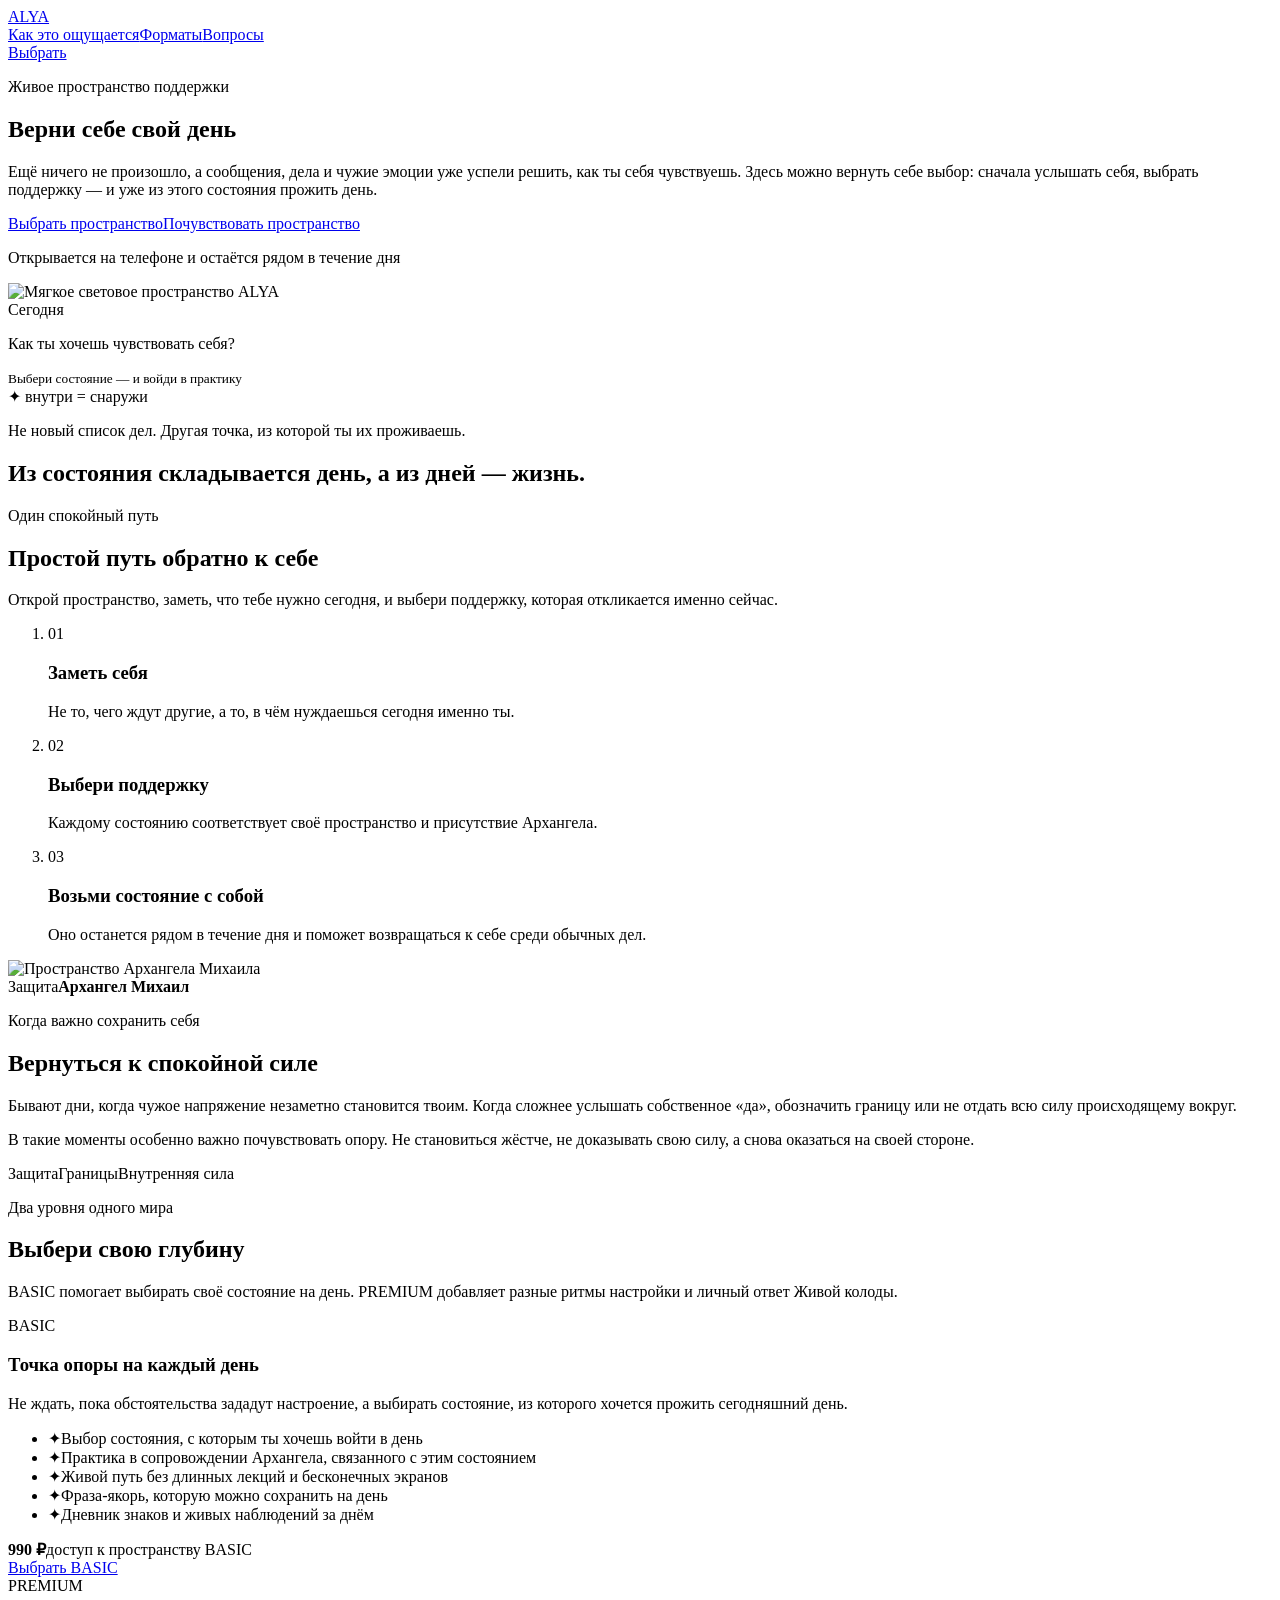
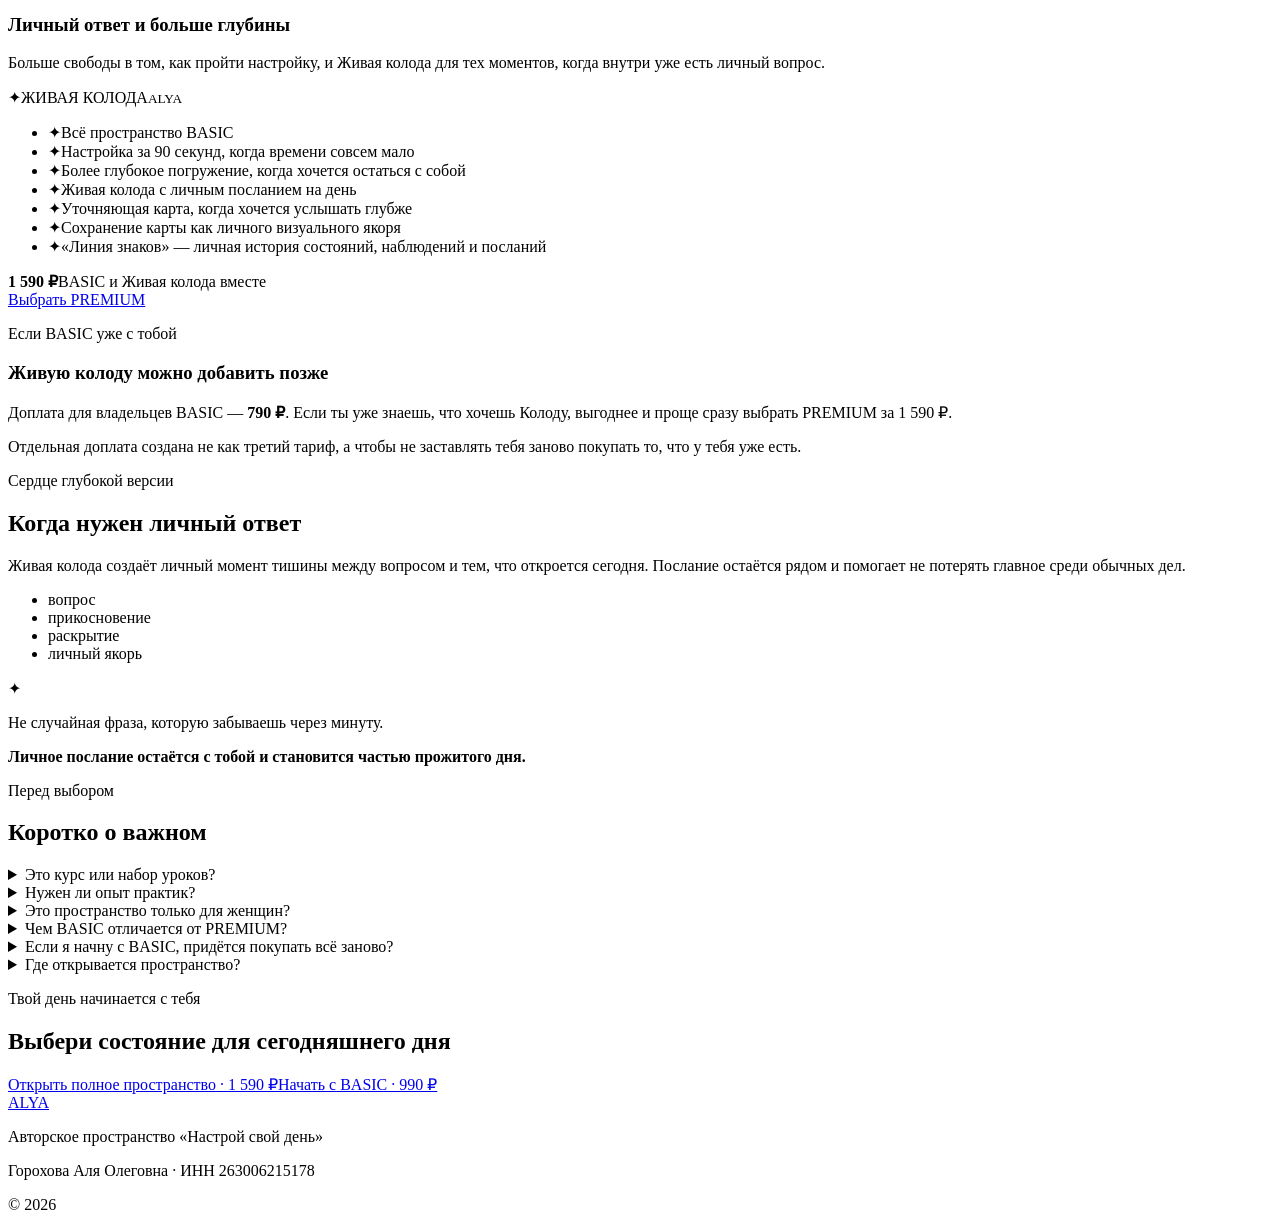
==== index.html @ c2d52101 "Add files via upload" ====
<!DOCTYPE html>
<!-- saved from url=(0084)https://nastroy-svoy-den.alya-gorokhoff.chatgpt.site/?utm_source=chatgpt.com#formats -->
<html lang="ru"><head><meta http-equiv="Content-Type" content="text/html; charset=UTF-8"><meta name="viewport" content="width=device-width, initial-scale=1"><link rel="preload" href="./Настрой свой день — живое пространство поддержки_files/app-space.webp" as="image" fetchpriority="high"><link rel="stylesheet" href="./Настрой свой день — живое пространство поддержки_files/index-z0LHM6Mi.css" data-rsc-css-href="/assets/index-z0LHM6Mi.css" data-precedence="vite-rsc/importer-resources"><link rel="modulepreload" href="https://nastroy-svoy-den.alya-gorokhoff.chatgpt.site/assets/layout-segment-context-BRmgGGHe.js" crossorigin=""><link rel="modulepreload" href="https://nastroy-svoy-den.alya-gorokhoff.chatgpt.site/assets/rolldown-runtime-S-ySWqyJ.js" crossorigin=""><link rel="modulepreload" href="https://nastroy-svoy-den.alya-gorokhoff.chatgpt.site/assets/index-CtVXNBql.js" crossorigin=""><link rel="modulepreload" href="https://nastroy-svoy-den.alya-gorokhoff.chatgpt.site/assets/framework-XU8gKkFC.js" crossorigin=""><title>Настрой свой день — живое пространство поддержки</title><meta name="description" content="Ежедневное пространство настройки в сопровождении Архангелов. BASIC и PREMIUM с Живой колодой."><link rel="shortcut icon" href="https://nastroy-svoy-den.alya-gorokhoff.chatgpt.site/favicon.svg"><link rel="icon" href="https://nastroy-svoy-den.alya-gorokhoff.chatgpt.site/favicon.svg"><script>self.__VINEXT_RSC_PARAMS__={}</script><script>self.__VINEXT_RSC_NAV__={"pathname":"/","searchParams":[["utm_source","chatgpt.com"]]}</script><link rel="modulepreload" href="https://nastroy-svoy-den.alya-gorokhoff.chatgpt.site/assets/index-CtVXNBql.js">
</head><body><main id="top"><header class="site-header shell"><a class="brand" href="https://nastroy-svoy-den.alya-gorokhoff.chatgpt.site/?utm_source=chatgpt.com#top" aria-label="ALYA — в начало">ALYA</a><nav aria-label="Навигация по странице"><a href="https://nastroy-svoy-den.alya-gorokhoff.chatgpt.site/?utm_source=chatgpt.com#inside">Как это ощущается</a><a href="https://nastroy-svoy-den.alya-gorokhoff.chatgpt.site/?utm_source=chatgpt.com#formats">Форматы</a><a href="https://nastroy-svoy-den.alya-gorokhoff.chatgpt.site/?utm_source=chatgpt.com#questions">Вопросы</a></nav><a href="https://nastroy-svoy-den.alya-gorokhoff.chatgpt.site/?utm_source=chatgpt.com#formats" data-slot="button" data-variant="default" data-size="default" class="inline-flex shrink-0 items-center justify-center gap-2 rounded-md text-sm font-medium whitespace-nowrap transition-all outline-none focus-visible:border-ring focus-visible:ring-[3px] focus-visible:ring-ring/50 disabled:pointer-events-none disabled:opacity-50 aria-invalid:border-destructive aria-invalid:ring-destructive/20 dark:aria-invalid:ring-destructive/40 [&amp;_svg]:pointer-events-none [&amp;_svg]:shrink-0 [&amp;_svg:not([class*=&#39;size-&#39;])]:size-4 bg-primary text-primary-foreground hover:bg-primary/90 h-9 px-4 py-2 has-[&gt;svg]:px-3 header-cta">Выбрать</a></header><section class="hero shell"><div class="hero-copy"><p class="eyebrow">Живое пространство поддержки</p><h1>Верни себе свой день</h1><p class="hero-lead">Ещё ничего не произошло, а сообщения, дела и чужие эмоции уже успели решить, как ты себя чувствуешь. Здесь можно вернуть себе выбор: сначала услышать себя, выбрать поддержку — и уже из этого состояния прожить день.</p><div class="hero-actions"><a href="https://nastroy-svoy-den.alya-gorokhoff.chatgpt.site/?utm_source=chatgpt.com#formats" data-slot="button" data-variant="default" data-size="lg" class="inline-flex shrink-0 items-center justify-center gap-2 text-sm font-medium whitespace-nowrap transition-all outline-none focus-visible:border-ring focus-visible:ring-[3px] focus-visible:ring-ring/50 disabled:pointer-events-none disabled:opacity-50 aria-invalid:border-destructive aria-invalid:ring-destructive/20 dark:aria-invalid:ring-destructive/40 [&amp;_svg]:pointer-events-none [&amp;_svg]:shrink-0 [&amp;_svg:not([class*=&#39;size-&#39;])]:size-4 bg-primary text-primary-foreground hover:bg-primary/90 h-10 rounded-md px-6 has-[&gt;svg]:px-4 primary-cta">Выбрать пространство</a><a class="text-link" href="https://nastroy-svoy-den.alya-gorokhoff.chatgpt.site/?utm_source=chatgpt.com#inside">Почувствовать пространство</a></div><p class="hero-note">Открывается на телефоне и остаётся рядом в течение дня</p></div><div class="hero-portal" aria-label="Визуальное пространство настройки дня"><img src="./Настрой свой день — живое пространство поддержки_files/app-space.webp" alt="Мягкое световое пространство ALYA" width="720" height="1519" fetchpriority="high"><div class="portal-glass"><span>Сегодня</span><p>Как ты хочешь чувствовать себя?</p><small>Выбери состояние — и войди в практику</small></div><div class="portal-caption"><span class="spark" aria-hidden="true">✦</span> внутри = снаружи</div></div></section><section class="feeling-band"><div class="shell feeling-inner"><p>Не новый список дел. Другая точка, из которой ты их проживаешь.</p><h2>Из состояния складывается день, а из дней — жизнь.</h2></div></section><section class="inside shell" id="inside"><div class="section-intro"><p class="eyebrow">Один спокойный путь</p><h2>Простой путь обратно к себе</h2><p>Открой пространство, заметь, что тебе нужно сегодня, и выбери поддержку, которая откликается именно сейчас.</p></div><ol class="day-path"><li><span>01</span><div><h3>Заметь себя</h3><p>Не то, чего ждут другие, а то, в чём нуждаешься сегодня именно ты.</p></div></li><li><span>02</span><div><h3>Выбери поддержку</h3><p>Каждому состоянию соответствует своё пространство и присутствие Архангела.</p></div></li><li><span>03</span><div><h3>Возьми состояние с собой</h3><p>Оно останется рядом в течение дня и поможет возвращаться к себе среди обычных дел.</p></div></li></ol></section><section class="presence"><div class="shell presence-grid"><div class="angel-window"><img src="./Настрой свой день — живое пространство поддержки_files/michael.webp" alt="Пространство Архангела Михаила" width="720" height="1080" loading="lazy"><div class="angel-name"><span>Защита</span><strong>Архангел Михаил</strong></div></div><div class="presence-copy"><p class="eyebrow">Когда важно сохранить себя</p><h2>Вернуться к спокойной силе</h2><p>Бывают дни, когда чужое напряжение незаметно становится твоим. Когда сложнее услышать собственное «да», обозначить границу или не отдать всю силу происходящему вокруг.</p><p>В такие моменты особенно важно почувствовать опору. Не становиться жёстче, не доказывать свою силу, а снова оказаться на своей стороне.</p><div class="presence-qualities"><span>Защита</span><span>Границы</span><span>Внутренняя сила</span></div></div></div></section><section class="formats shell" id="formats"><div class="section-intro formats-intro"><p class="eyebrow">Два уровня одного мира</p><h2>Выбери свою глубину</h2><p>BASIC помогает выбирать своё состояние на день. PREMIUM добавляет разные ритмы настройки и личный ответ Живой колоды.</p></div><div class="format-basic"><div class="format-heading"><span class="format-label">BASIC</span><h3>Точка опоры на каждый день</h3><p>Не ждать, пока обстоятельства зададут настроение, а выбирать состояние, из которого хочется прожить сегодняшний день.</p></div><div class="format-details"><ul class="check-list"><li><span class="spark" aria-hidden="true">✦</span><span>Выбор состояния, с которым ты хочешь войти в день</span></li><li><span class="spark" aria-hidden="true">✦</span><span>Практика в сопровождении Архангела, связанного с этим состоянием</span></li><li><span class="spark" aria-hidden="true">✦</span><span>Живой путь без длинных лекций и бесконечных экранов</span></li><li><span class="spark" aria-hidden="true">✦</span><span>Фраза-якорь, которую можно сохранить на день</span></li><li><span class="spark" aria-hidden="true">✦</span><span>Дневник знаков и живых наблюдений за днём</span></li></ul><div class="price-row"><div><strong>990 ₽</strong><span>доступ к пространству BASIC</span></div><a href="https://link.payform.ru/?paymentLinkId=020e5584-876a-48a1-a1b6-ef7b09bec183" data-slot="button" data-variant="default" data-size="default" class="inline-flex shrink-0 items-center justify-center gap-2 rounded-md text-sm font-medium whitespace-nowrap transition-all outline-none focus-visible:border-ring focus-visible:ring-[3px] focus-visible:ring-ring/50 disabled:pointer-events-none disabled:opacity-50 aria-invalid:border-destructive aria-invalid:ring-destructive/20 dark:aria-invalid:ring-destructive/40 [&amp;_svg]:pointer-events-none [&amp;_svg]:shrink-0 [&amp;_svg:not([class*=&#39;size-&#39;])]:size-4 bg-primary text-primary-foreground hover:bg-primary/90 h-9 px-4 py-2 has-[&gt;svg]:px-3 buy-button basic-buy">Выбрать BASIC</a></div></div></div><div class="format-premium"><div class="premium-light" aria-hidden="true"></div><div class="format-heading"><span class="format-label">PREMIUM</span><h3>Личный ответ и больше глубины</h3><p>Больше свободы в том, как пройти настройку, и Живая колода для тех моментов, когда внутри уже есть личный вопрос.</p><div class="deck-object" aria-hidden="true"><i></i><i></i><div><span class="spark" aria-hidden="true">✦</span><span>ЖИВАЯ КОЛОДА</span><small>ALYA</small></div></div></div><div class="format-details"><ul class="check-list"><li><span class="spark" aria-hidden="true">✦</span><span>Всё пространство BASIC</span></li><li><span class="spark" aria-hidden="true">✦</span><span>Настройка за 90 секунд, когда времени совсем мало</span></li><li><span class="spark" aria-hidden="true">✦</span><span>Более глубокое погружение, когда хочется остаться с собой</span></li><li><span class="spark" aria-hidden="true">✦</span><span>Живая колода с личным посланием на день</span></li><li><span class="spark" aria-hidden="true">✦</span><span>Уточняющая карта, когда хочется услышать глубже</span></li><li><span class="spark" aria-hidden="true">✦</span><span>Сохранение карты как личного визуального якоря</span></li><li><span class="spark" aria-hidden="true">✦</span><span>«Линия знаков» — личная история состояний, наблюдений и посланий</span></li></ul><div class="price-row"><div><strong>1 590 ₽</strong><span>BASIC и Живая колода вместе</span></div><a href="https://link.payform.ru/?paymentLinkId=6d3c9cf0-ffa2-431d-a937-94f226ccec38" data-slot="button" data-variant="default" data-size="default" class="inline-flex shrink-0 items-center justify-center gap-2 rounded-md text-sm font-medium whitespace-nowrap transition-all outline-none focus-visible:border-ring focus-visible:ring-[3px] focus-visible:ring-ring/50 disabled:pointer-events-none disabled:opacity-50 aria-invalid:border-destructive aria-invalid:ring-destructive/20 dark:aria-invalid:ring-destructive/40 [&amp;_svg]:pointer-events-none [&amp;_svg]:shrink-0 [&amp;_svg:not([class*=&#39;size-&#39;])]:size-4 bg-primary text-primary-foreground hover:bg-primary/90 h-9 px-4 py-2 has-[&gt;svg]:px-3 buy-button premium-buy">Выбрать PREMIUM</a></div></div></div><aside class="upgrade-note" id="upgrade-note"><div><p class="eyebrow">Если BASIC уже с тобой</p><h3>Живую колоду можно добавить позже</h3></div><div><p>Доплата для владельцев BASIC — <strong>790 ₽</strong>. Если ты уже знаешь, что хочешь Колоду, выгоднее и проще сразу выбрать PREMIUM за 1 590 ₽.</p><p class="quiet">Отдельная доплата создана не как третий тариф, а чтобы не заставлять тебя заново покупать то, что у тебя уже есть.</p></div></aside></section><section class="deck-story"><div class="shell deck-grid"><div class="deck-copy"><p class="eyebrow">Сердце глубокой версии</p><h2>Когда нужен личный ответ</h2><p>Живая колода создаёт личный момент тишины между вопросом и тем, что откроется сегодня. Послание остаётся рядом и помогает не потерять главное среди обычных дел.</p><ul class="mini-list"><li>вопрос</li><li>прикосновение</li><li>раскрытие</li><li>личный якорь</li></ul></div><div class="deck-promise"><span class="deck-mark"><span class="spark" aria-hidden="true">✦</span></span><p>Не случайная фраза, которую забываешь через минуту.</p><strong>Личное послание остаётся с тобой и становится частью прожитого дня.</strong></div></div></section><section class="questions shell" id="questions"><div class="section-intro"><p class="eyebrow">Перед выбором</p><h2>Коротко о важном</h2></div><div class="faq-list"><details><summary>Это курс или набор уроков?</summary><p>Нет. Это ежедневное пространство, которое не нужно проходить по порядку или изучать заранее. Ты выбираешь состояние и входишь в подходящую настройку тогда, когда нужна поддержка.</p></details><details><summary>Нужен ли опыт практик?</summary><p>Нет. Всё уже выстроено внутри: пространство бережно ведёт тебя, а ты остаёшься в контакте с собой и выбранным состоянием.</p></details><details><summary>Это пространство только для женщин?</summary><p>Нет. Оно создано для мужчин и женщин. Здесь нет роли, которой нужно соответствовать: только твоё состояние, твой день и поддержка, которая нужна сейчас.</p></details><details><summary>Чем BASIC отличается от PREMIUM?</summary><p>В BASIC есть основной путь с Архангелами, якорями и дневником наблюдений. PREMIUM включает это полностью, добавляет настройку за 90 секунд, более глубокое погружение, Живую колоду, уточняющую карту и «Линию знаков».</p></details><details><summary>Если я начну с BASIC, придётся покупать всё заново?</summary><p>Нет. Позже можно добавить только Живую колоду за 790 ₽. Но если ты хочешь её сразу, PREMIUM выгоднее: 1 590 ₽ вместо общей суммы 1 780 ₽.</p></details><details><summary>Где открывается пространство?</summary><p>На телефоне, планшете или компьютере. На смартфоне его можно добавить на главный экран, чтобы поддержка всегда оставалась рядом.</p></details></div></section><section class="final-section"><div class="shell final-inner"><p class="eyebrow">Твой день начинается с тебя</p><h2>Выбери состояние для сегодняшнего дня</h2><div class="final-actions"><a href="https://link.payform.ru/?paymentLinkId=6d3c9cf0-ffa2-431d-a937-94f226ccec38" data-slot="button" data-variant="default" data-size="lg" class="inline-flex shrink-0 items-center justify-center gap-2 text-sm font-medium whitespace-nowrap transition-all outline-none focus-visible:border-ring focus-visible:ring-[3px] focus-visible:ring-ring/50 disabled:pointer-events-none disabled:opacity-50 aria-invalid:border-destructive aria-invalid:ring-destructive/20 dark:aria-invalid:ring-destructive/40 [&amp;_svg]:pointer-events-none [&amp;_svg]:shrink-0 [&amp;_svg:not([class*=&#39;size-&#39;])]:size-4 bg-primary text-primary-foreground hover:bg-primary/90 h-10 rounded-md px-6 has-[&gt;svg]:px-4 primary-cta">Открыть полное пространство · 1 590 ₽</a><a class="text-link light-link" href="https://link.payform.ru/?paymentLinkId=020e5584-876a-48a1-a1b6-ef7b09bec183">Начать с BASIC · 990 ₽</a></div></div></section><footer class="site-footer"><div class="shell footer-inner"><a class="brand" href="https://nastroy-svoy-den.alya-gorokhoff.chatgpt.site/?utm_source=chatgpt.com#top">ALYA</a><p>Авторское пространство «Настрой свой день»</p><p class="footer-legal">Горохова Аля Олеговна · ИНН 263006215178</p><p>© 2026</p></div></footer></main><script id="_R_">import("/assets/index-CtVXNBql.js")</script><script>(function(){function c(){var b=a.contentDocument||(a.contentWindow&&a.contentWindow.document);if(b){var d=b.createElement('script');d.innerHTML="window.__CF$cv$params={r:'a390e2275c1c82af',t:'MTc4OTA2OTAwNQ=='};var a=document.createElement('script');a.src='/cdn-cgi/challenge-platform/scripts/jsd/main.js';document.getElementsByTagName('head')[0].appendChild(a);";b.getElementsByTagName('head')[0].appendChild(d)}}if(document.body){var a=document.createElement('iframe');a.height=1;a.width=1;a.style.position='absolute';a.style.top=0;a.style.left=0;a.style.border='none';a.style.visibility='hidden';document.body.appendChild(a);if('loading'!==document.readyState)c();else if(window.addEventListener)document.addEventListener('DOMContentLoaded',c);else{var e=document.onreadystatechange||function(){};document.onreadystatechange=function(b){e(b);'loading'!==document.readyState&&(document.onreadystatechange=e,c())}}}})();</script><iframe height="1" width="1" style="position: absolute; top: 0px; left: 0px; border-width: medium; border-style: none; border-color: currentcolor; border-image: none; visibility: hidden;" src="./Настрой свой день — живое пространство поддержки_files/saved_resource.html"></iframe><script>self.__VINEXT_RSC_CHUNKS__=self.__VINEXT_RSC_CHUNKS__||[];self.__VINEXT_RSC_CHUNKS__.push("2:I[\"8c0f216c4604\",[],\"Children\",1]\n3:I[\"15c18cfaeeff\",[],\"LayoutSegmentProvider\",1]\n4:I[\"8c0f216c4604\",[],\"Slot\",1]\n5:I[\"593f344dc510\",[],\"RedirectBoundary\",1]\n:HL[\"/assets/index-z0LHM6Mi.css\",\"style\"]\n0:{\"__route\":\"route:/\",\"__interceptionContext\":null,\"__layoutIds\":[\"layout:/\"],\"__rootLayout\":\"/\",\"page:/\":\"$L1\",\"layout:/\":[[[[\"$\",\"link\",\"css:/assets/index-z0LHM6Mi.css\",{\"rel\":\"stylesheet\",\"precedence\":\"vite-rsc/importer-resources\",\"href\":\"/assets/index-z0LHM6Mi.css\",\"data-rsc-css-href\":\"/assets/index-z0LHM6Mi.css\"}],\"$undefined\"],[\"$\",\"html\",null,{\"lang\":\"ru\",\"children\":[\"$\",\"body\",null,{\"children\":[\"$\",\"$L2\",null,{}]}]}]],null],\"route:/\":[[[\"$\",\"meta\",null,{\"charSet\":\"utf-8\"}],[[\"$\",\"title\",\"0\",{\"children\":\"Настрой свой день — живое пространство поддержки\"}],[\"$\",\"meta\",\"1\",{\"name\":\"description\",\"content\":\"Ежедневное пространство настройки в сопровождении Архангелов. BASIC и PREMIUM с Живой колодой.\"}],[\"$\",\"link\",\"2\",{\"rel\":\"shortcut icon\",\"href\":\"/favicon.svg\"}],[\"$\",\"link\",\"3\",{\"rel\":\"icon\",\"href\":\"/favicon.svg\"}]],[[\"$\",\"meta\",\"0\",{\"name\":\"viewport\",\"content\":\"width=device-width, initial-scale=1\"}]]],[\"$\",\"$L3\",null,{\"segmentMap\":{\"children\":[]},\"children\":[\"$\",\"$L4\",null,{\"id\":\"layout:/\",\"parallelSlots\":\"$undefined\",\"children\":[\"$\",\"$L5\",null,{\"children\":[\"$\",\"$L3\",null,{\"segmentMap\":{\"children\":[]},\"children\":[\"$\",\"$L4\",null,{\"id\":\"page:/\"}]}]}]}]}]],\"__layoutFlags\":{\"layout:/\":\"s\"},\"__artifactCompatibility\":{\"schemaVersion\":1,\"graphVersion\":\"app-route-graph:4uhn5s1wvoptc\",\"deploymentVersion\":\"4bd81dee-e049-4102-8d10-13a8be19a55e\",\"appElementsSchemaVersion\":1,\"rscPayloadSchemaVersion\":1,\"rootBoundaryId\":\"/\",\"renderEpoch\":null}}\n")</script><script>self.__VINEXT_RSC_CHUNKS__=self.__VINEXT_RSC_CHUNKS__||[];self.__VINEXT_RSC_CHUNKS__.push(":HL[\"/app-visuals/app-space.webp\",\"image\",{\"fetchPriority\":\"high\"}]\n")</script><script>self.__VINEXT_RSC_CHUNKS__=self.__VINEXT_RSC_CHUNKS__||[];self.__VINEXT_RSC_CHUNKS__.push("1:[\"$\",\"main\",null,{\"id\":\"top\",\"children\":[[\"$\",\"header\",null,{\"className\":\"site-header shell\",\"children\":[[\"$\",\"a\",null,{\"className\":\"brand\",\"href\":\"#top\",\"aria-label\":\"ALYA — в начало\",\"children\":\"ALYA\"}],[\"$\",\"nav\",null,{\"aria-label\":\"Навигация по странице\",\"children\":[[\"$\",\"a\",null,{\"href\":\"#inside\",\"children\":\"Как это ощущается\"}],[\"$\",\"a\",null,{\"href\":\"#formats\",\"children\":\"Форматы\"}],[\"$\",\"a\",null,{\"href\":\"#questions\",\"children\":\"Вопросы\"}]]}],[\"$\",\"a\",null,{\"href\":\"#formats\",\"children\":\"Выбрать\",\"data-slot\":\"button\",\"data-variant\":\"default\",\"data-size\":\"default\",\"className\":\"inline-flex shrink-0 items-center justify-center gap-2 rounded-md text-sm font-medium whitespace-nowrap transition-all outline-none focus-visible:border-ring focus-visible:ring-[3px] focus-visible:ring-ring/50 disabled:pointer-events-none disabled:opacity-50 aria-invalid:border-destructive aria-invalid:ring-destructive/20 dark:aria-invalid:ring-destructive/40 [\u0026_svg]:pointer-events-none [\u0026_svg]:shrink-0 [\u0026_svg:not([class*='size-'])]:size-4 bg-primary text-primary-foreground hover:bg-primary/90 h-9 px-4 py-2 has-[\u003esvg]:px-3 header-cta\",\"ref\":null}]]}],[\"$\",\"section\",null,{\"className\":\"hero shell\",\"children\":[[\"$\",\"div\",null,{\"className\":\"hero-copy\",\"children\":[[\"$\",\"p\",null,{\"className\":\"eyebrow\",\"children\":\"Живое пространство поддержки\"}],[\"$\",\"h1\",null,{\"children\":\"Верни себе свой день\"}],[\"$\",\"p\",null,{\"className\":\"hero-lead\",\"children\":\"Ещё ничего не произошло, а сообщения, дела и чужие эмоции уже успели решить, как ты себя чувствуешь. Здесь можно вернуть себе выбор: сначала услышать себя, выбрать поддержку — и уже из этого состояния прожить день.\"}],[\"$\",\"div\",null,{\"className\":\"hero-actions\",\"children\":[[\"$\",\"a\",null,{\"href\":\"#formats\",\"children\":\"Выбрать пространство\",\"data-slot\":\"button\",\"data-variant\":\"default\",\"data-size\":\"lg\",\"className\":\"inline-flex shrink-0 items-center justify-center gap-2 text-sm font-medium whitespace-nowrap transition-all outline-none focus-visible:border-ring focus-visible:ring-[3px] focus-visible:ring-ring/50 disabled:pointer-events-none disabled:opacity-50 aria-invalid:border-destructive aria-invalid:ring-destructive/20 dark:aria-invalid:ring-destructive/40 [\u0026_svg]:pointer-events-none [\u0026_svg]:shrink-0 [\u0026_svg:not([class*='size-'])]:size-4 bg-primary text-primary-foreground hover:bg-primary/90 h-10 rounded-md px-6 has-[\u003esvg]:px-4 primary-cta\",\"ref\":null}],[\"$\",\"a\",null,{\"className\":\"text-link\",\"href\":\"#inside\",\"children\":\"Почувствовать пространство\"}]]}],[\"$\",\"p\",null,{\"className\":\"hero-note\",\"children\":\"Открывается на телефоне и остаётся рядом в течение дня\"}]]}],[\"$\",\"div\",null,{\"className\":\"hero-portal\",\"aria-label\":\"Визуальное пространство настройки дня\",\"children\":[[\"$\",\"img\",null,{\"src\":\"/app-visuals/app-space.webp\",\"alt\":\"Мягкое световое пространство ALYA\",\"width\":720,\"height\":1519,\"fetchPriority\":\"high\"}],[\"$\",\"div\",null,{\"className\":\"portal-glass\",\"children\":[[\"$\",\"span\",null,{\"children\":\"Сегодня\"}],[\"$\",\"p\",null,{\"children\":\"Как ты хочешь чувствовать себя?\"}],[\"$\",\"small\",null,{\"children\":\"Выбери состояние — и войди в практику\"}]]}],[\"$\",\"div\",null,{\"className\":\"portal-caption\",\"children\":[[\"$\",\"span\",null,{\"className\":\"spark\",\"aria-hidden\":\"true\",\"children\":\"✦\"}],\" внутри = снаружи\"]}]]}]]}],[\"$\",\"section\",null,{\"className\":\"feeling-band\",\"children\":[\"$\",\"div\",null,{\"className\":\"shell feeling-inner\",\"children\":[[\"$\",\"p\",null,{\"children\":\"Не новый список дел. Другая точка, из которой ты их проживаешь.\"}],[\"$\",\"h2\",null,{\"children\":\"Из состояния складывается день, а из дней — жизнь.\"}]]}]}],[\"$\",\"section\",null,{\"className\":\"inside shell\",\"id\":\"inside\",\"children\":[[\"$\",\"div\",null,{\"className\":\"section-intro\",\"children\":[[\"$\",\"p\",null,{\"className\":\"eyebrow\",\"children\":\"Один спокойный путь\"}],[\"$\",\"h2\",null,{\"children\":\"Простой путь обратно к себе\"}],[\"$\",\"p\",null,{\"children\":\"Открой пространство, заметь, что тебе нужно сегодня, и выбери поддержку, которая откликается именно сейчас.\"}]]}],[\"$\",\"ol\",null,{\"className\":\"day-path\",\"children\":[[\"$\",\"li\",null,{\"children\":[[\"$\",\"span\",null,{\"children\":\"01\"}],\"$L6\"]}],\"$L7\",\"$L8\"]}]]}],\"$L9\",\"$La\",\"$Lb\",\"$Lc\",\"$Ld\",\"$Le\"]}]\n6:[\"$\",\"div\",null,{\"children\":[[\"$\",\"h3\",null,{\"children\":\"Заметь себя\"}],[\"$\",\"p\",null,{\"children\":\"Не то, чего ждут другие, а то, в чём нуждаешься сегодня именно ты.\"}]]}]\n7:[\"$\",\"li\",null,{\"children\":[[\"$\",\"span\",null,{\"children\":\"02\"}],[\"$\",\"div\",null,{\"children\":[[\"$\",\"h3\",null,{\"children\":\"Выбери поддержку\"}],[\"$\",\"p\",null,{\"children\":\"Каждому состоянию соответствует своё пространство и присутствие Архангела.\"}]]}]]}]\n8:[\"$\",\"li\",null,{\"children\":[[\"$\",\"span\",null,{\"children\":\"03\"}],[\"$\",\"div\",null,{\"children\":[[\"$\",\"h3\",null,{\"children\":\"Возьми состояние с собой\"}],[\"$\",\"p\",null,{\"children\":\"Оно останется рядом в течение дня и поможет возвращаться к себе среди обычных дел.\"}]]}]]}]\n9:[\"$\",\"section\",null,{\"className\":\"presence\",\"children\":[\"$\",\"div\",null,{\"className\":\"shell presence-grid\",\"children\":[[\"$\",\"div\",null,{\"className\":\"angel-window\",\"children\":[[\"$\",\"img\",null,{\"src\":\"/app-visuals/michael.webp\",\"alt\":\"Пространство Архангела Михаила\",\"width\":720,\"height\":1080,\"loading\":\"lazy\"}],[\"$\",\"div\",null,{\"className\":\"angel-name\",\"children\":[[\"$\",\"span\",null,{\"children\":\"Защита\"}],[\"$\",\"strong\",null,{\"children\":\"Архангел Михаил\"}]]}]]}],[\"$\",\"div\",null,{\"className\":\"presence-copy\",\"children\":[[\"$\",\"p\",null,{\"className\":\"eyebrow\",\"children\":\"Когда важно сохранить себя\"}],[\"$\",\"h2\",null,{\"children\":\"Вернуться к спокойной силе\"}],[\"$\",\"p\",null,{\"children\":\"Бывают дни, когда чужое напряжение незаметно становится твоим. Когда сложнее услышать собственное «да», обозначить границу или не отдать всю силу происходящему вокруг.\"}],[\"$\",\"p\",null,{\"children\":\"В такие моменты особенно важно почувствовать опору. Не становиться жёстче, не доказывать свою силу, а снова оказаться на своей стороне.\"}],[\"$\",\"div\",null,{\"className\":\"presence-qualities\",\"children\":[[\"$\",\"span\",null,{\"children\":\"Защита\"}],[\"$\",\"span\",null,{\"children\":\"Границы\"}],[\"$\",\"span\",null,{\"children\":\"Внутренняя сила\"}]]}]]}]]}]}]\n")</script><script>self.__VINEXT_RSC_CHUNKS__=self.__VINEXT_RSC_CHUNKS__||[];self.__VINEXT_RSC_CHUNKS__.push("a:[\"$\",\"section\",null,{\"className\":\"formats shell\",\"id\":\"formats\",\"children\":[[\"$\",\"div\",null,{\"className\":\"section-intro formats-intro\",\"children\":[[\"$\",\"p\",null,{\"className\":\"eyebrow\",\"children\":\"Два уровня одного мира\"}],[\"$\",\"h2\",null,{\"children\":\"Выбери свою глубину\"}],[\"$\",\"p\",null,{\"children\":\"BASIC помогает выбирать своё состояние на день. PREMIUM добавляет разные ритмы настройки и личный ответ Живой колоды.\"}]]}],[\"$\",\"div\",null,{\"className\":\"format-basic\",\"children\":[[\"$\",\"div\",null,{\"className\":\"format-heading\",\"children\":[[\"$\",\"span\",null,{\"className\":\"format-label\",\"children\":\"BASIC\"}],[\"$\",\"h3\",null,{\"children\":\"Точка опоры на каждый день\"}],[\"$\",\"p\",null,{\"children\":\"Не ждать, пока обстоятельства зададут настроение, а выбирать состояние, из которого хочется прожить сегодняшний день.\"}]]}],[\"$\",\"div\",null,{\"className\":\"format-details\",\"children\":[[\"$\",\"ul\",null,{\"className\":\"check-list\",\"children\":[[\"$\",\"li\",\"Выбор состояния, с которым ты хочешь войти в день\",{\"children\":[[\"$\",\"span\",null,{\"className\":\"spark\",\"aria-hidden\":\"true\",\"children\":\"✦\"}],[\"$\",\"span\",null,{\"children\":\"Выбор состояния, с которым ты хочешь войти в день\"}]]}],[\"$\",\"li\",\"Практика в сопровождении Архангела, связанного с этим состоянием\",{\"children\":[[\"$\",\"span\",null,{\"className\":\"spark\",\"aria-hidden\":\"true\",\"children\":\"✦\"}],[\"$\",\"span\",null,{\"children\":\"Практика в сопровождении Архангела, связанного с этим состоянием\"}]]}],[\"$\",\"li\",\"Живой путь без длинных лекций и бесконечных экранов\",{\"children\":[[\"$\",\"span\",null,{\"className\":\"spark\",\"aria-hidden\":\"true\",\"children\":\"✦\"}],[\"$\",\"span\",null,{\"children\":\"Живой путь без длинных лекций и бесконечных экранов\"}]]}],[\"$\",\"li\",\"Фраза-якорь, которую можно сохранить на день\",{\"children\":[[\"$\",\"span\",null,{\"className\":\"spark\",\"aria-hidden\":\"true\",\"children\":\"✦\"}],[\"$\",\"span\",null,{\"children\":\"Фраза-якорь, которую можно сохранить на день\"}]]}],[\"$\",\"li\",\"Дневник знаков и живых наблюдений за днём\",{\"children\":[[\"$\",\"span\",null,{\"className\":\"spark\",\"aria-hidden\":\"true\",\"children\":\"✦\"}],[\"$\",\"span\",null,{\"children\":\"Дневник знаков и живых наблюдений за днём\"}]]}]]}],[\"$\",\"div\",null,{\"className\":\"price-row\",\"children\":[[\"$\",\"div\",null,{\"children\":[[\"$\",\"strong\",null,{\"children\":\"990 ₽\"}],[\"$\",\"span\",null,{\"children\":\"доступ к пространству BASIC\"}]]}],[\"$\",\"a\",null,{\"href\":\"https://link.payform.ru/?paymentLinkId=020e5584-876a-48a1-a1b6-ef7b09bec183\",\"children\":\"Выбрать BASIC\",\"data-slot\":\"button\",\"data-variant\":\"default\",\"data-size\":\"default\",\"className\":\"inline-flex shrink-0 items-center justify-center gap-2 rounded-md text-sm font-medium whitespace-nowrap transition-all outline-none focus-visible:border-ring focus-visible:ring-[3px] focus-visible:ring-ring/50 disabled:pointer-events-none disabled:opacity-50 aria-invalid:border-destructive aria-invalid:ring-destructive/20 dark:aria-invalid:ring-destructive/40 [\u0026_svg]:pointer-events-none [\u0026_svg]:shrink-0 [\u0026_svg:not([class*='size-'])]:size-4 bg-primary text-primary-foreground hover:bg-primary/90 h-9 px-4 py-2 has-[\u003esvg]:px-3 buy-button basic-buy\",\"ref\":null}]]}]]}]]}],[\"$\",\"div\",null,{\"className\":\"format-premium\",\"children\":[[\"$\",\"div\",null,{\"className\":\"premium-light\",\"aria-hidden\":\"true\"}],[\"$\",\"div\",null,{\"className\":\"format-heading\",\"children\":[[\"$\",\"span\",null,{\"className\":\"format-label\",\"children\":\"PREMIUM\"}],[\"$\",\"h3\",null,{\"children\":\"Личный ответ и больше глубины\"}],[\"$\",\"p\",null,{\"children\":\"Больше свободы в том, как пройти настройку, и Живая колода для тех моментов, когда внутри уже есть личный вопрос.\"}],[\"$\",\"div\",null,{\"className\":\"deck-object\",\"aria-hidden\":\"true\",\"children\":[[\"$\",\"i\",null,{}],[\"$\",\"i\",null,{}],[\"$\",\"div\",null,{\"children\":[[\"$\",\"span\",null,{\"className\":\"spark\",\"aria-hidden\":\"true\",\"children\":\"✦\"}],[\"$\",\"span\",null,{\"children\":\"ЖИВАЯ КОЛОДА\"}],[\"$\",\"small\",null,{\"children\":\"ALYA\"}]]}]]}]]}],[\"$\",\"div\",null,{\"className\":\"format-details\",\"children\":[[\"$\",\"ul\",null,{\"className\":\"check-list\",\"children\":[[\"$\",\"li\",\"Всё пространство BASIC\",{\"children\":[[\"$\",\"span\",null,{\"className\":\"spark\",\"aria-hidden\":\"true\",\"children\":\"✦\"}],[\"$\",\"span\",null,{\"children\":\"Всё пространство BASIC\"}]]}],[\"$\",\"li\",\"Настройка за 90 секунд, когда времени совсем мало\",{\"children\":[[\"$\",\"span\",null,{\"className\":\"spark\",\"aria-hidden\":\"true\",\"children\":\"✦\"}],\"$Lf\"]}],\"$L10\",\"$L11\",\"$L12\",\"$L13\",\"$L14\"]}],\"$L15\"]}]]}],\"$L16\"]}]\nb:[\"$\",\"section\",null,{\"className\":\"deck-story\",\"children\":[\"$\",\"div\",null,{\"className\":\"shell deck-grid\",\"children\":[[\"$\",\"div\",null,{\"className\":\"deck-copy\",\"children\":[[\"$\",\"p\",null,{\"className\":\"eyebrow\",\"children\":\"Сердце глубокой версии\"}],[\"$\",\"h2\",null,{\"children\":\"Когда нужен личный ответ\"}],[\"$\",\"p\",null,{\"children\":\"Живая колода создаёт личный момент тишины между вопросом и тем, что откроется сегодня. Послание остаётся рядом и помогает не потерять главное среди обычных дел.\"}],[\"$\",\"ul\",null,{\"className\":\"mini-list\",\"children\":[[\"$\",\"li\",null,{\"children\":\"вопрос\"}],[\"$\",\"li\",null,{\"children\":\"прикосновение\"}],[\"$\",\"li\",null,{\"children\":\"раскрытие\"}],[\"$\",\"li\",null,{\"children\":\"личный якорь\"}]]}]]}],[\"$\",\"div\",null,{\"className\":\"deck-promise\",\"children\":[[\"$\",\"span\",null,{\"className\":\"deck-mark\",\"children\":[\"$\",\"span\",null,{\"className\":\"spark\",\"aria-hidden\":\"true\",\"children\":\"✦\"}]}],[\"$\",\"p\",null,{\"children\":\"Не случайная фраза, которую забываешь через минуту.\"}],[\"$\",\"strong\",null,{\"children\":\"Личное послание остаётся с тобой и становится частью прожитого дня.\"}]]}]]}]}]\n")</script><script>self.__VINEXT_RSC_CHUNKS__=self.__VINEXT_RSC_CHUNKS__||[];self.__VINEXT_RSC_CHUNKS__.push("c:[\"$\",\"section\",null,{\"className\":\"questions shell\",\"id\":\"questions\",\"children\":[[\"$\",\"div\",null,{\"className\":\"section-intro\",\"children\":[[\"$\",\"p\",null,{\"className\":\"eyebrow\",\"children\":\"Перед выбором\"}],[\"$\",\"h2\",null,{\"children\":\"Коротко о важном\"}]]}],[\"$\",\"div\",null,{\"className\":\"faq-list\",\"children\":[[\"$\",\"details\",null,{\"children\":[[\"$\",\"summary\",null,{\"children\":\"Это курс или набор уроков?\"}],[\"$\",\"p\",null,{\"children\":\"Нет. Это ежедневное пространство, которое не нужно проходить по порядку или изучать заранее. Ты выбираешь состояние и входишь в подходящую настройку тогда, когда нужна поддержка.\"}]]}],[\"$\",\"details\",null,{\"children\":[[\"$\",\"summary\",null,{\"children\":\"Нужен ли опыт практик?\"}],[\"$\",\"p\",null,{\"children\":\"Нет. Всё уже выстроено внутри: пространство бережно ведёт тебя, а ты остаёшься в контакте с собой и выбранным состоянием.\"}]]}],[\"$\",\"details\",null,{\"children\":[[\"$\",\"summary\",null,{\"children\":\"Это пространство только для женщин?\"}],[\"$\",\"p\",null,{\"children\":\"Нет. Оно создано для мужчин и женщин. Здесь нет роли, которой нужно соответствовать: только твоё состояние, твой день и поддержка, которая нужна сейчас.\"}]]}],[\"$\",\"details\",null,{\"children\":[[\"$\",\"summary\",null,{\"children\":\"Чем BASIC отличается от PREMIUM?\"}],[\"$\",\"p\",null,{\"children\":\"В BASIC есть основной путь с Архангелами, якорями и дневником наблюдений. PREMIUM включает это полностью, добавляет настройку за 90 секунд, более глубокое погружение, Живую колоду, уточняющую карту и «Линию знаков».\"}]]}],[\"$\",\"details\",null,{\"children\":[[\"$\",\"summary\",null,{\"children\":\"Если я начну с BASIC, придётся покупать всё заново?\"}],[\"$\",\"p\",null,{\"children\":\"Нет. Позже можно добавить только Живую колоду за 790 ₽. Но если ты хочешь её сразу, PREMIUM выгоднее: 1 590 ₽ вместо общей суммы 1 780 ₽.\"}]]}],[\"$\",\"details\",null,{\"children\":[[\"$\",\"summary\",null,{\"children\":\"Где открывается пространство?\"}],[\"$\",\"p\",null,{\"children\":\"На телефоне, планшете или компьютере. На смартфоне его можно добавить на главный экран, чтобы поддержка всегда оставалась рядом.\"}]]}]]}]]}]\nd:[\"$\",\"section\",null,{\"className\":\"final-section\",\"children\":[\"$\",\"div\",null,{\"className\":\"shell final-inner\",\"children\":[[\"$\",\"p\",null,{\"className\":\"eyebrow\",\"children\":\"Твой день начинается с тебя\"}],[\"$\",\"h2\",null,{\"children\":\"Выбери состояние для сегодняшнего дня\"}],[\"$\",\"div\",null,{\"className\":\"final-actions\",\"children\":[[\"$\",\"a\",null,{\"href\":\"https://link.payform.ru/?paymentLinkId=6d3c9cf0-ffa2-431d-a937-94f226ccec38\",\"children\":\"Открыть полное пространство · 1 590 ₽\",\"data-slot\":\"button\",\"data-variant\":\"default\",\"data-size\":\"lg\",\"className\":\"inline-flex shrink-0 items-center justify-center gap-2 text-sm font-medium whitespace-nowrap transition-all outline-none focus-visible:border-ring focus-visible:ring-[3px] focus-visible:ring-ring/50 disabled:pointer-events-none disabled:opacity-50 aria-invalid:border-destructive aria-invalid:ring-destructive/20 dark:aria-invalid:ring-destructive/40 [\u0026_svg]:pointer-events-none [\u0026_svg]:shrink-0 [\u0026_svg:not([class*='size-'])]:size-4 bg-primary text-primary-foreground hover:bg-primary/90 h-10 rounded-md px-6 has-[\u003esvg]:px-4 primary-cta\",\"ref\":null}],[\"$\",\"a\",null,{\"className\":\"text-link light-link\",\"href\":\"https://link.payform.ru/?paymentLinkId=020e5584-876a-48a1-a1b6-ef7b09bec183\",\"children\":\"Начать с BASIC · 990 ₽\"}]]}]]}]}]\ne:[\"$\",\"footer\",null,{\"className\":\"site-footer\",\"children\":[\"$\",\"div\",null,{\"className\":\"shell footer-inner\",\"children\":[[\"$\",\"a\",null,{\"className\":\"brand\",\"href\":\"#top\",\"children\":\"ALYA\"}],[\"$\",\"p\",null,{\"children\":\"Авторское пространство «Настрой свой день»\"}],[\"$\",\"p\",null,{\"className\":\"footer-legal\",\"children\":\"Горохова Аля Олеговна · ИНН 263006215178\"}],[\"$\",\"p\",null,{\"children\":\"© 2026\"}]]}]}]\nf:[\"$\",\"span\",null,{\"children\":\"Настройка за 90 секунд, когда времени совсем мало\"}]\n10:[\"$\",\"li\",\"Более глубокое погружение, когда хочется остаться с собой\",{\"children\":[[\"$\",\"span\",null,{\"className\":\"spark\",\"aria-hidden\":\"true\",\"children\":\"✦\"}],[\"$\",\"span\",null,{\"children\":\"Более глубокое погружение, когда хочется остаться с собой\"}]]}]\n11:[\"$\",\"li\",\"Живая колода с личным посланием на день\",{\"children\":[[\"$\",\"span\",null,{\"className\":\"spark\",\"aria-hidden\":\"true\",\"children\":\"✦\"}],[\"$\",\"span\",null,{\"children\":\"Живая колода с личным посланием на день\"}]]}]\n12:[\"$\",\"li\",\"Уточняющая карта, когда хочется услышать глубже\",{\"children\":[[\"$\",\"span\",null,{\"className\":\"spark\",\"aria-hidden\":\"true\",\"children\":\"✦\"}],[\"$\",\"span\",null,{\"children\":\"Уточняющая карта, когда хочется услышать глубже\"}]]}]\n13:[\"$\",\"li\",\"Сохранение карты как личного визуального якоря\",{\"children\":[[\"$\",\"span\",null,{\"className\":\"spark\",\"aria-hidden\":\"true\",\"children\":\"✦\"}],[\"$\",\"span\",null,{\"children\":\"Сохранение карты как личного визуального якоря\"}]]}]\n")</script><script>self.__VINEXT_RSC_CHUNKS__=self.__VINEXT_RSC_CHUNKS__||[];self.__VINEXT_RSC_CHUNKS__.push("14:[\"$\",\"li\",\"«Линия знаков» — личная история состояний, наблюдений и посланий\",{\"children\":[[\"$\",\"span\",null,{\"className\":\"spark\",\"aria-hidden\":\"true\",\"children\":\"✦\"}],[\"$\",\"span\",null,{\"children\":\"«Линия знаков» — личная история состояний, наблюдений и посланий\"}]]}]\n15:[\"$\",\"div\",null,{\"className\":\"price-row\",\"children\":[[\"$\",\"div\",null,{\"children\":[[\"$\",\"strong\",null,{\"children\":\"1 590 ₽\"}],[\"$\",\"span\",null,{\"children\":\"BASIC и Живая колода вместе\"}]]}],[\"$\",\"a\",null,{\"href\":\"https://link.payform.ru/?paymentLinkId=6d3c9cf0-ffa2-431d-a937-94f226ccec38\",\"children\":\"Выбрать PREMIUM\",\"data-slot\":\"button\",\"data-variant\":\"default\",\"data-size\":\"default\",\"className\":\"inline-flex shrink-0 items-center justify-center gap-2 rounded-md text-sm font-medium whitespace-nowrap transition-all outline-none focus-visible:border-ring focus-visible:ring-[3px] focus-visible:ring-ring/50 disabled:pointer-events-none disabled:opacity-50 aria-invalid:border-destructive aria-invalid:ring-destructive/20 dark:aria-invalid:ring-destructive/40 [\u0026_svg]:pointer-events-none [\u0026_svg]:shrink-0 [\u0026_svg:not([class*='size-'])]:size-4 bg-primary text-primary-foreground hover:bg-primary/90 h-9 px-4 py-2 has-[\u003esvg]:px-3 buy-button premium-buy\",\"ref\":null}]]}]\n16:[\"$\",\"aside\",null,{\"className\":\"upgrade-note\",\"id\":\"upgrade-note\",\"children\":[[\"$\",\"div\",null,{\"children\":[[\"$\",\"p\",null,{\"className\":\"eyebrow\",\"children\":\"Если BASIC уже с тобой\"}],[\"$\",\"h3\",null,{\"children\":\"Живую колоду можно добавить позже\"}]]}],[\"$\",\"div\",null,{\"children\":[[\"$\",\"p\",null,{\"children\":[\"Доплата для владельцев BASIC — \",[\"$\",\"strong\",null,{\"children\":\"790 ₽\"}],\". Если ты уже знаешь, что хочешь Колоду, выгоднее и проще сразу выбрать PREMIUM за 1 590 ₽.\"]}],[\"$\",\"p\",null,{\"className\":\"quiet\",\"children\":\"Отдельная доплата создана не как третий тариф, а чтобы не заставлять тебя заново покупать то, что у тебя уже есть.\"}]]}]]}]\n")</script><script>self.__VINEXT_RSC_DONE__=true</script></body></html>
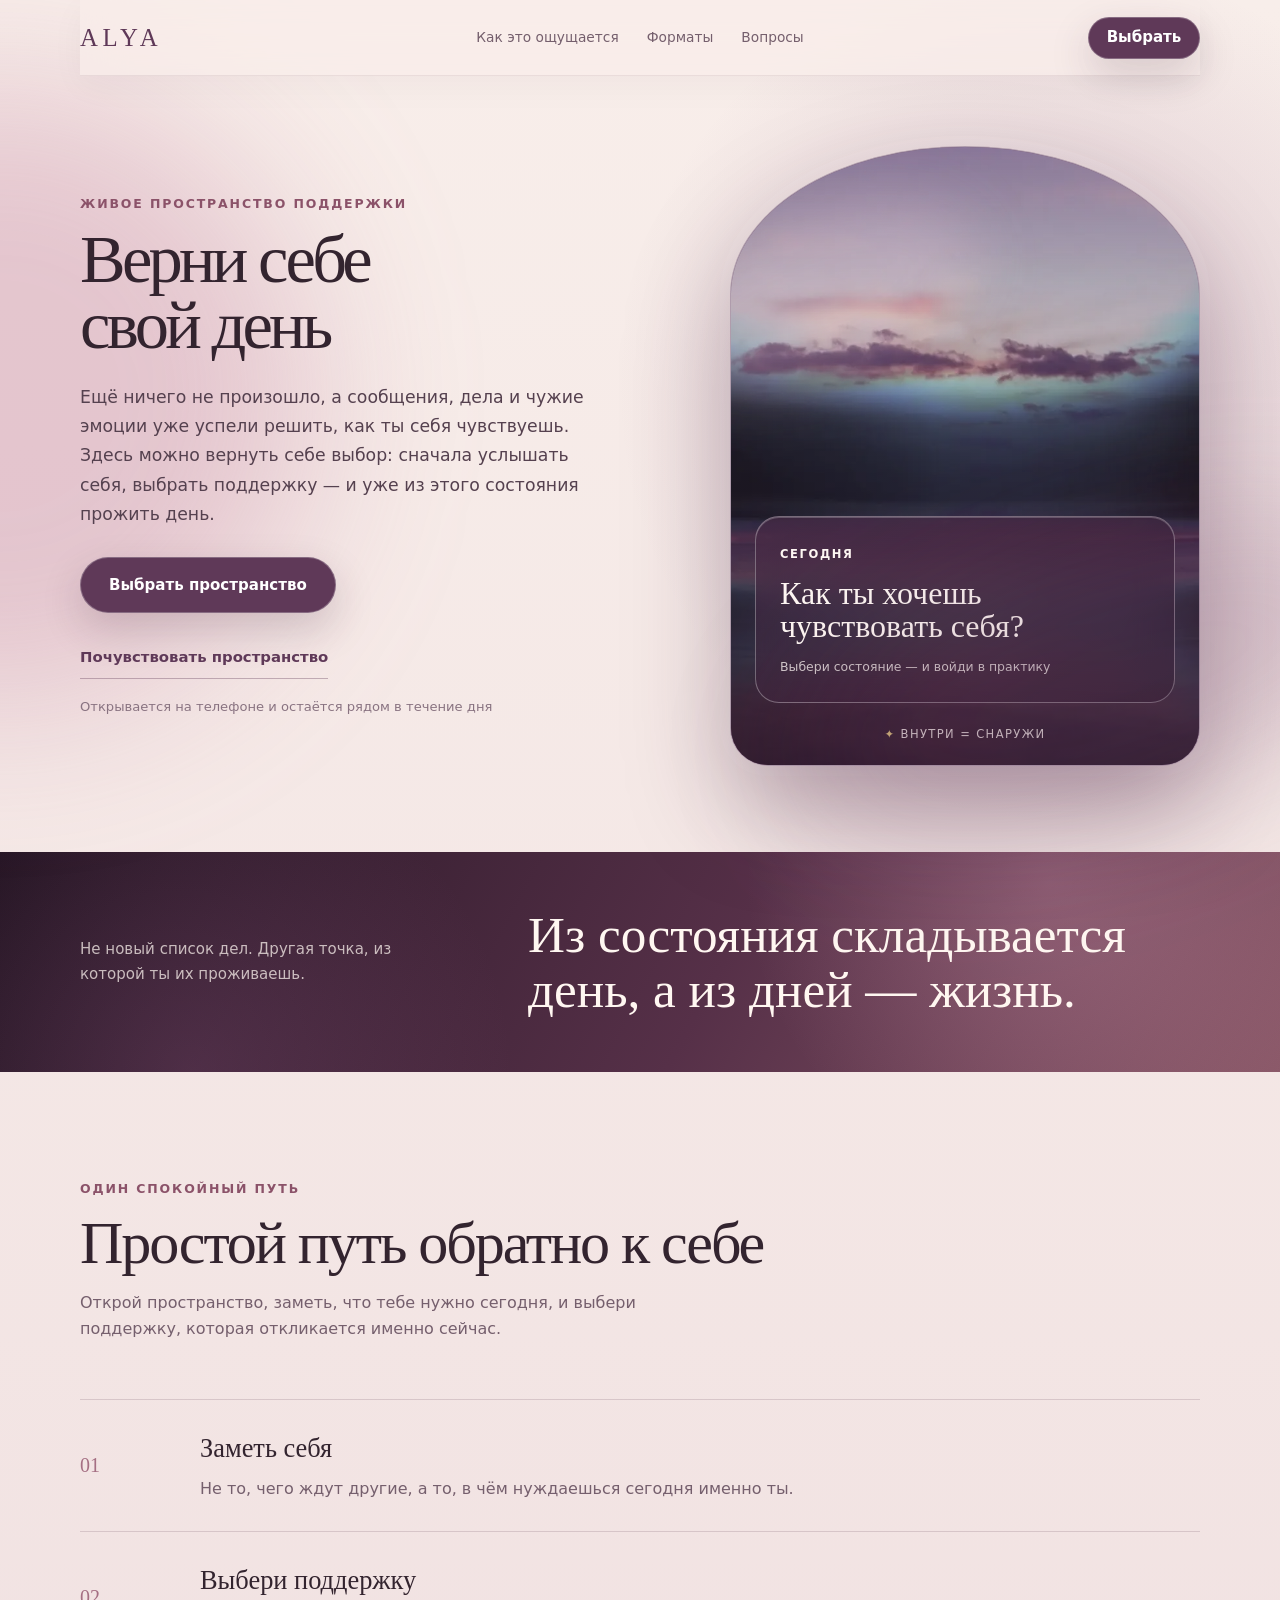
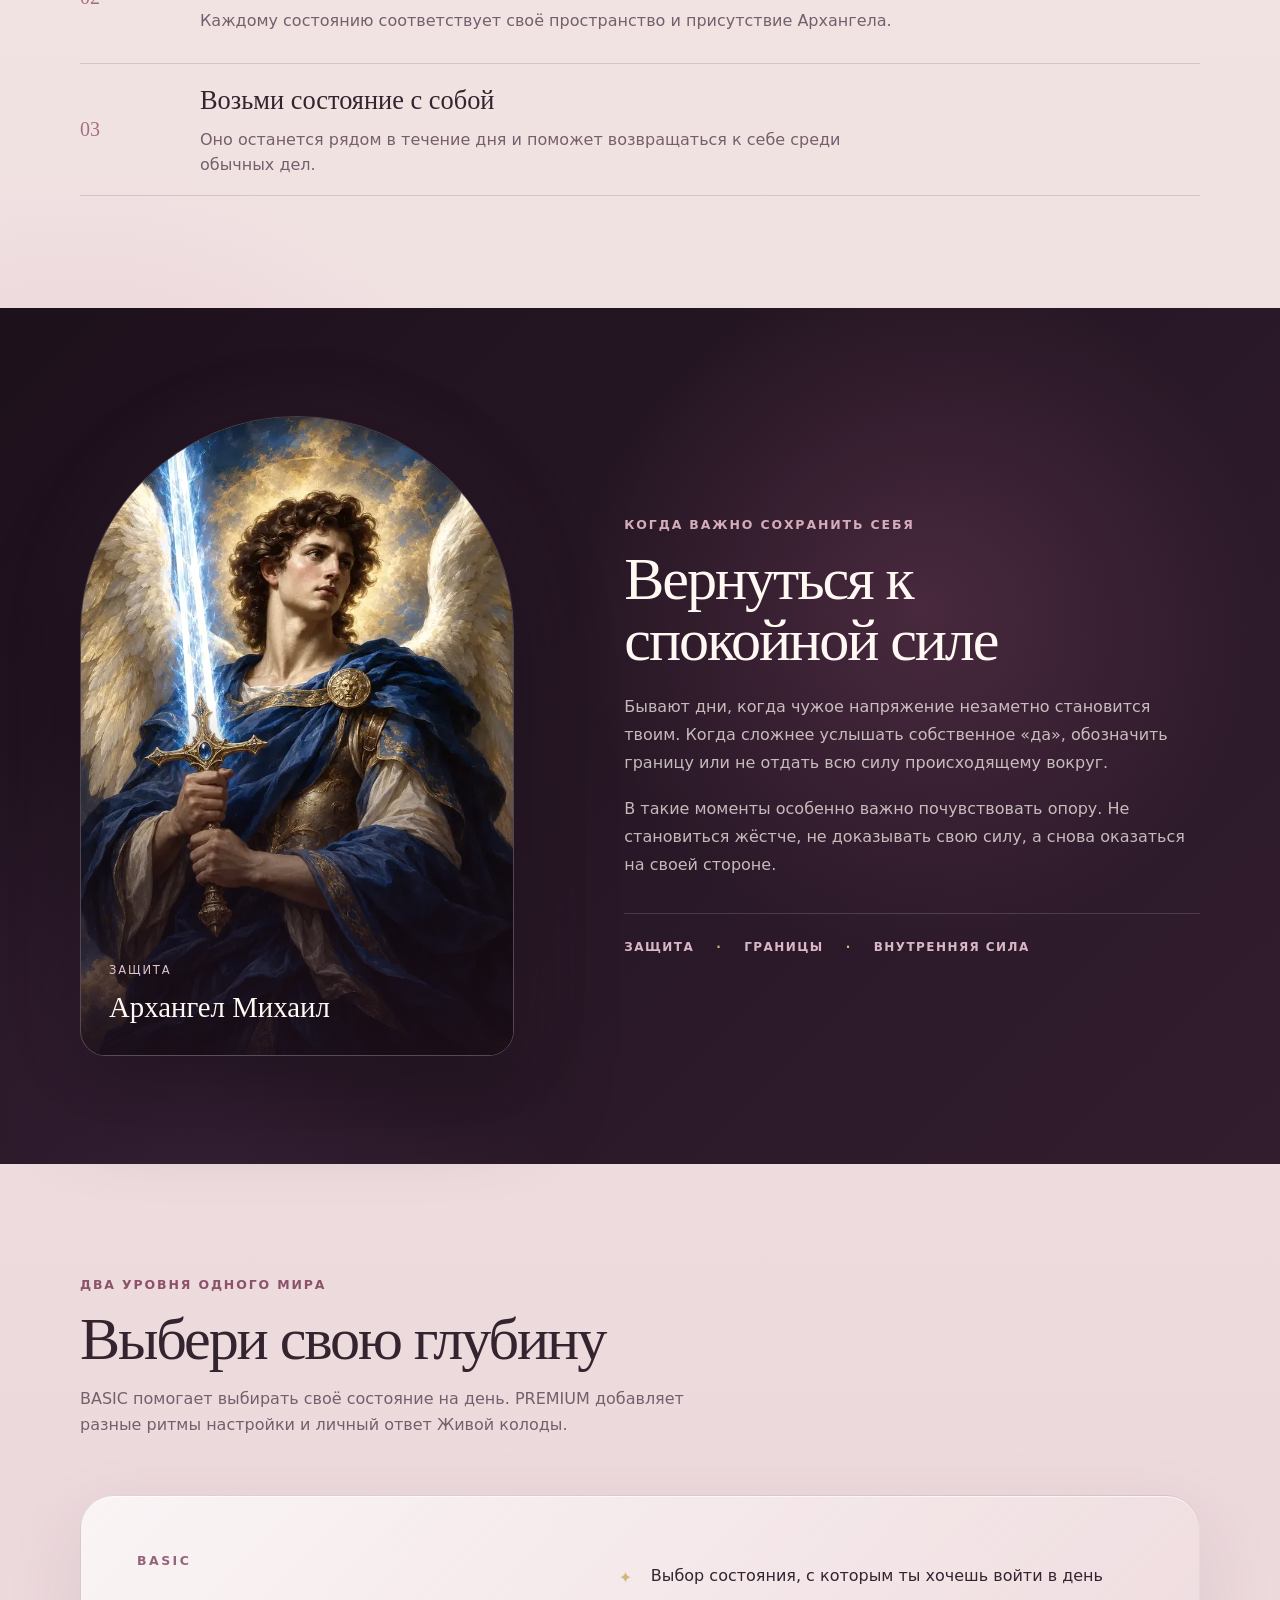
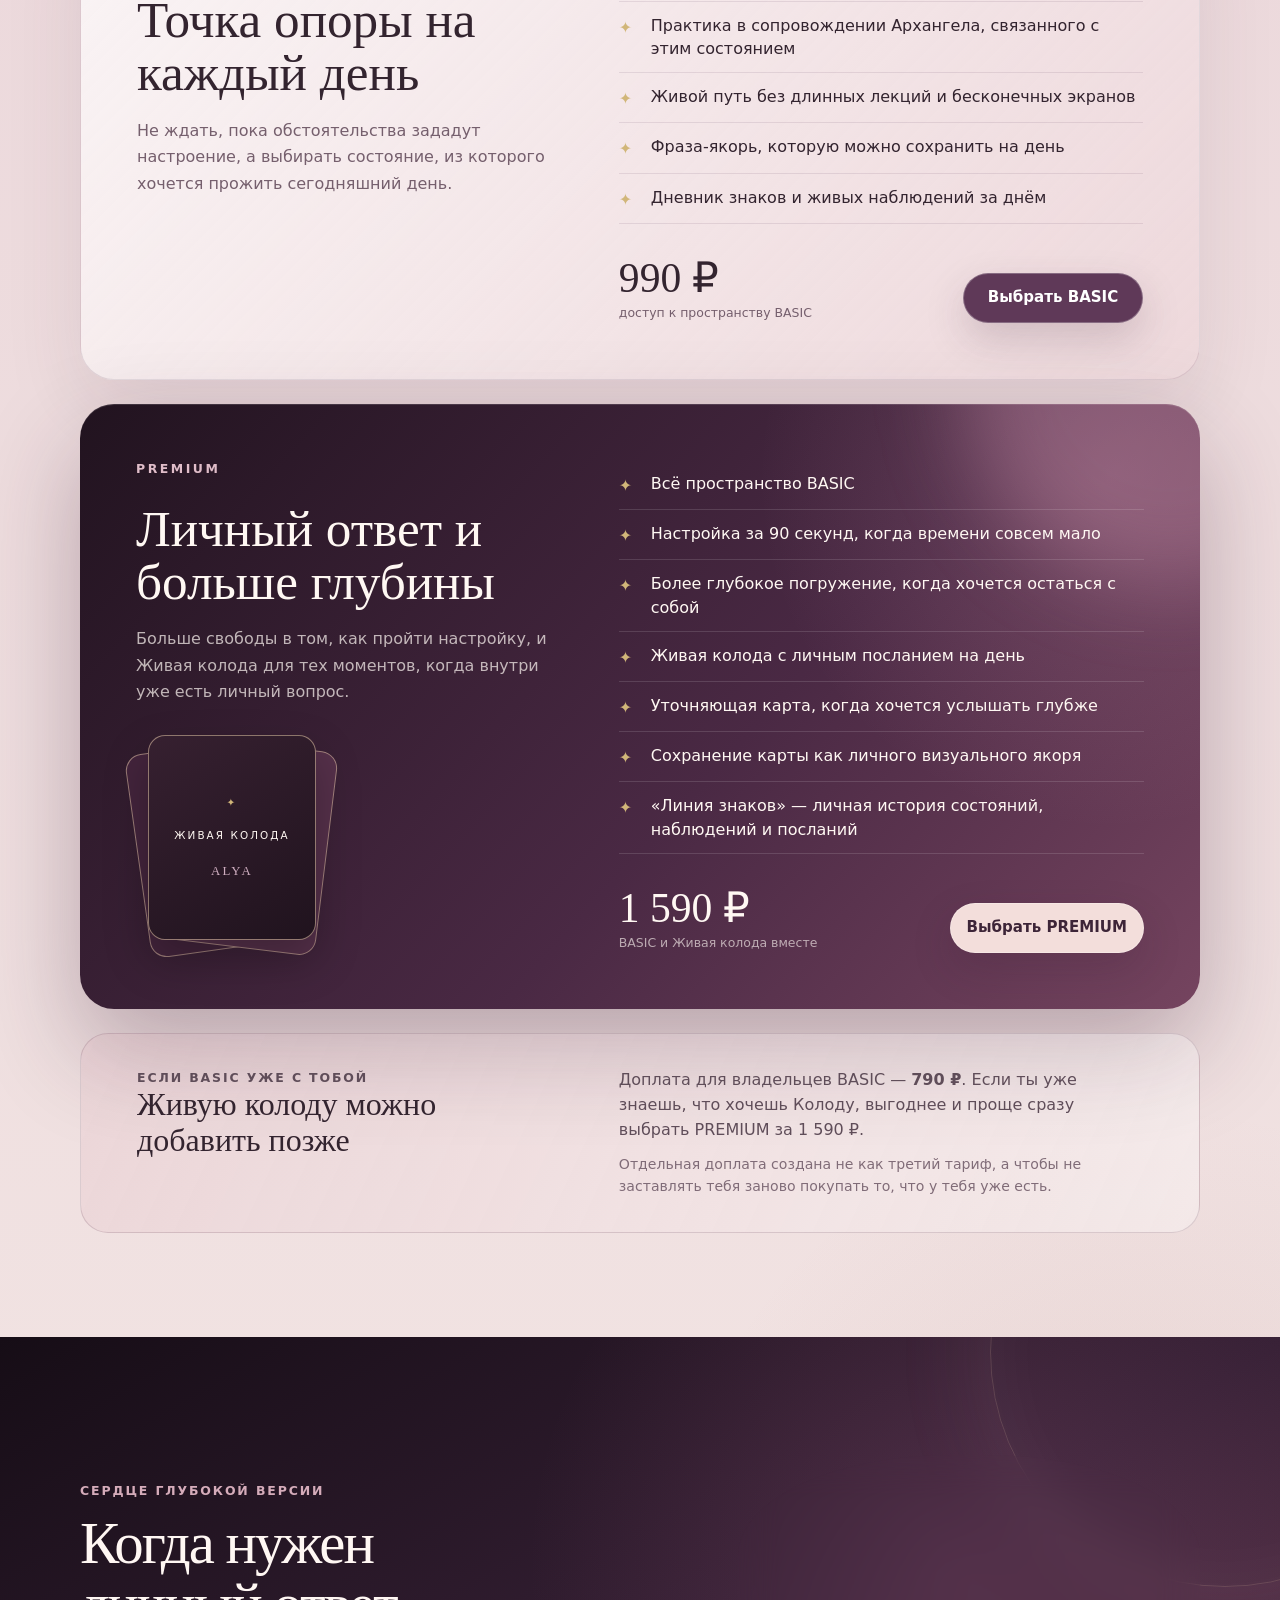
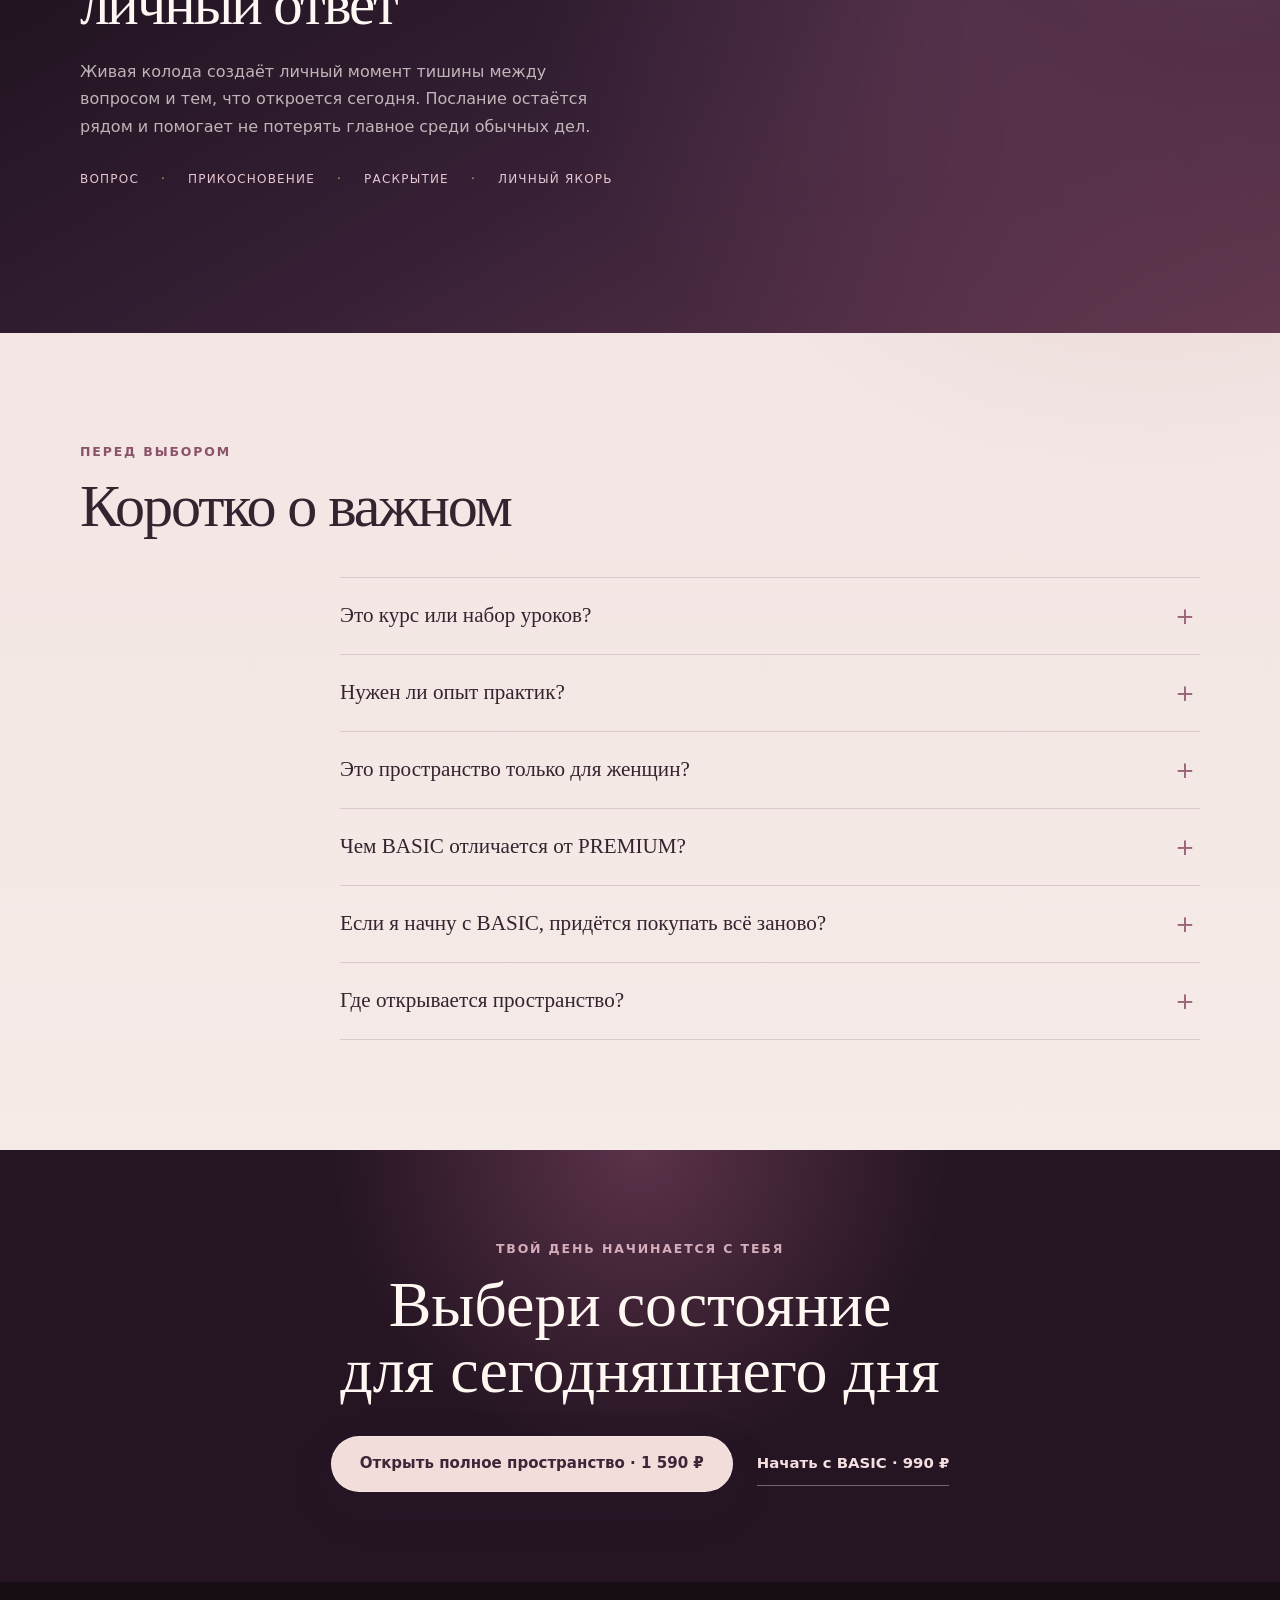
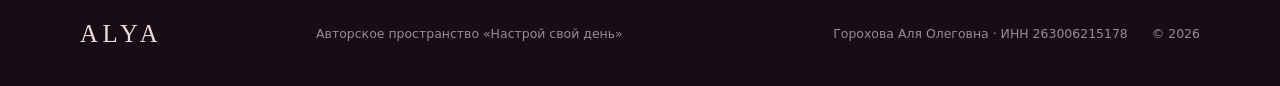
==== commit e74278c6: "Add files via upload" ====
--- a/index.html
+++ b/index.html
@@ -1,4 +1,3 @@
 <!DOCTYPE html>
-<!-- saved from url=(0084)https://nastroy-svoy-den.alya-gorokhoff.chatgpt.site/?utm_source=chatgpt.com#formats -->
-<html lang="ru"><head><meta http-equiv="Content-Type" content="text/html; charset=UTF-8"><meta name="viewport" content="width=device-width, initial-scale=1"><link rel="preload" href="./Настрой свой день — живое пространство поддержки_files/app-space.webp" as="image" fetchpriority="high"><link rel="stylesheet" href="./Настрой свой день — живое пространство поддержки_files/index-z0LHM6Mi.css" data-rsc-css-href="/assets/index-z0LHM6Mi.css" data-precedence="vite-rsc/importer-resources"><link rel="modulepreload" href="https://nastroy-svoy-den.alya-gorokhoff.chatgpt.site/assets/layout-segment-context-BRmgGGHe.js" crossorigin=""><link rel="modulepreload" href="https://nastroy-svoy-den.alya-gorokhoff.chatgpt.site/assets/rolldown-runtime-S-ySWqyJ.js" crossorigin=""><link rel="modulepreload" href="https://nastroy-svoy-den.alya-gorokhoff.chatgpt.site/assets/index-CtVXNBql.js" crossorigin=""><link rel="modulepreload" href="https://nastroy-svoy-den.alya-gorokhoff.chatgpt.site/assets/framework-XU8gKkFC.js" crossorigin=""><title>Настрой свой день — живое пространство поддержки</title><meta name="description" content="Ежедневное пространство настройки в сопровождении Архангелов. BASIC и PREMIUM с Живой колодой."><link rel="shortcut icon" href="https://nastroy-svoy-den.alya-gorokhoff.chatgpt.site/favicon.svg"><link rel="icon" href="https://nastroy-svoy-den.alya-gorokhoff.chatgpt.site/favicon.svg"><script>self.__VINEXT_RSC_PARAMS__={}</script><script>self.__VINEXT_RSC_NAV__={"pathname":"/","searchParams":[["utm_source","chatgpt.com"]]}</script><link rel="modulepreload" href="https://nastroy-svoy-den.alya-gorokhoff.chatgpt.site/assets/index-CtVXNBql.js">
-</head><body><main id="top"><header class="site-header shell"><a class="brand" href="https://nastroy-svoy-den.alya-gorokhoff.chatgpt.site/?utm_source=chatgpt.com#top" aria-label="ALYA — в начало">ALYA</a><nav aria-label="Навигация по странице"><a href="https://nastroy-svoy-den.alya-gorokhoff.chatgpt.site/?utm_source=chatgpt.com#inside">Как это ощущается</a><a href="https://nastroy-svoy-den.alya-gorokhoff.chatgpt.site/?utm_source=chatgpt.com#formats">Форматы</a><a href="https://nastroy-svoy-den.alya-gorokhoff.chatgpt.site/?utm_source=chatgpt.com#questions">Вопросы</a></nav><a href="https://nastroy-svoy-den.alya-gorokhoff.chatgpt.site/?utm_source=chatgpt.com#formats" data-slot="button" data-variant="default" data-size="default" class="inline-flex shrink-0 items-center justify-center gap-2 rounded-md text-sm font-medium whitespace-nowrap transition-all outline-none focus-visible:border-ring focus-visible:ring-[3px] focus-visible:ring-ring/50 disabled:pointer-events-none disabled:opacity-50 aria-invalid:border-destructive aria-invalid:ring-destructive/20 dark:aria-invalid:ring-destructive/40 [&amp;_svg]:pointer-events-none [&amp;_svg]:shrink-0 [&amp;_svg:not([class*=&#39;size-&#39;])]:size-4 bg-primary text-primary-foreground hover:bg-primary/90 h-9 px-4 py-2 has-[&gt;svg]:px-3 header-cta">Выбрать</a></header><section class="hero shell"><div class="hero-copy"><p class="eyebrow">Живое пространство поддержки</p><h1>Верни себе свой день</h1><p class="hero-lead">Ещё ничего не произошло, а сообщения, дела и чужие эмоции уже успели решить, как ты себя чувствуешь. Здесь можно вернуть себе выбор: сначала услышать себя, выбрать поддержку — и уже из этого состояния прожить день.</p><div class="hero-actions"><a href="https://nastroy-svoy-den.alya-gorokhoff.chatgpt.site/?utm_source=chatgpt.com#formats" data-slot="button" data-variant="default" data-size="lg" class="inline-flex shrink-0 items-center justify-center gap-2 text-sm font-medium whitespace-nowrap transition-all outline-none focus-visible:border-ring focus-visible:ring-[3px] focus-visible:ring-ring/50 disabled:pointer-events-none disabled:opacity-50 aria-invalid:border-destructive aria-invalid:ring-destructive/20 dark:aria-invalid:ring-destructive/40 [&amp;_svg]:pointer-events-none [&amp;_svg]:shrink-0 [&amp;_svg:not([class*=&#39;size-&#39;])]:size-4 bg-primary text-primary-foreground hover:bg-primary/90 h-10 rounded-md px-6 has-[&gt;svg]:px-4 primary-cta">Выбрать пространство</a><a class="text-link" href="https://nastroy-svoy-den.alya-gorokhoff.chatgpt.site/?utm_source=chatgpt.com#inside">Почувствовать пространство</a></div><p class="hero-note">Открывается на телефоне и остаётся рядом в течение дня</p></div><div class="hero-portal" aria-label="Визуальное пространство настройки дня"><img src="./Настрой свой день — живое пространство поддержки_files/app-space.webp" alt="Мягкое световое пространство ALYA" width="720" height="1519" fetchpriority="high"><div class="portal-glass"><span>Сегодня</span><p>Как ты хочешь чувствовать себя?</p><small>Выбери состояние — и войди в практику</small></div><div class="portal-caption"><span class="spark" aria-hidden="true">✦</span> внутри = снаружи</div></div></section><section class="feeling-band"><div class="shell feeling-inner"><p>Не новый список дел. Другая точка, из которой ты их проживаешь.</p><h2>Из состояния складывается день, а из дней — жизнь.</h2></div></section><section class="inside shell" id="inside"><div class="section-intro"><p class="eyebrow">Один спокойный путь</p><h2>Простой путь обратно к себе</h2><p>Открой пространство, заметь, что тебе нужно сегодня, и выбери поддержку, которая откликается именно сейчас.</p></div><ol class="day-path"><li><span>01</span><div><h3>Заметь себя</h3><p>Не то, чего ждут другие, а то, в чём нуждаешься сегодня именно ты.</p></div></li><li><span>02</span><div><h3>Выбери поддержку</h3><p>Каждому состоянию соответствует своё пространство и присутствие Архангела.</p></div></li><li><span>03</span><div><h3>Возьми состояние с собой</h3><p>Оно останется рядом в течение дня и поможет возвращаться к себе среди обычных дел.</p></div></li></ol></section><section class="presence"><div class="shell presence-grid"><div class="angel-window"><img src="./Настрой свой день — живое пространство поддержки_files/michael.webp" alt="Пространство Архангела Михаила" width="720" height="1080" loading="lazy"><div class="angel-name"><span>Защита</span><strong>Архангел Михаил</strong></div></div><div class="presence-copy"><p class="eyebrow">Когда важно сохранить себя</p><h2>Вернуться к спокойной силе</h2><p>Бывают дни, когда чужое напряжение незаметно становится твоим. Когда сложнее услышать собственное «да», обозначить границу или не отдать всю силу происходящему вокруг.</p><p>В такие моменты особенно важно почувствовать опору. Не становиться жёстче, не доказывать свою силу, а снова оказаться на своей стороне.</p><div class="presence-qualities"><span>Защита</span><span>Границы</span><span>Внутренняя сила</span></div></div></div></section><section class="formats shell" id="formats"><div class="section-intro formats-intro"><p class="eyebrow">Два уровня одного мира</p><h2>Выбери свою глубину</h2><p>BASIC помогает выбирать своё состояние на день. PREMIUM добавляет разные ритмы настройки и личный ответ Живой колоды.</p></div><div class="format-basic"><div class="format-heading"><span class="format-label">BASIC</span><h3>Точка опоры на каждый день</h3><p>Не ждать, пока обстоятельства зададут настроение, а выбирать состояние, из которого хочется прожить сегодняшний день.</p></div><div class="format-details"><ul class="check-list"><li><span class="spark" aria-hidden="true">✦</span><span>Выбор состояния, с которым ты хочешь войти в день</span></li><li><span class="spark" aria-hidden="true">✦</span><span>Практика в сопровождении Архангела, связанного с этим состоянием</span></li><li><span class="spark" aria-hidden="true">✦</span><span>Живой путь без длинных лекций и бесконечных экранов</span></li><li><span class="spark" aria-hidden="true">✦</span><span>Фраза-якорь, которую можно сохранить на день</span></li><li><span class="spark" aria-hidden="true">✦</span><span>Дневник знаков и живых наблюдений за днём</span></li></ul><div class="price-row"><div><strong>990 ₽</strong><span>доступ к пространству BASIC</span></div><a href="https://link.payform.ru/?paymentLinkId=020e5584-876a-48a1-a1b6-ef7b09bec183" data-slot="button" data-variant="default" data-size="default" class="inline-flex shrink-0 items-center justify-center gap-2 rounded-md text-sm font-medium whitespace-nowrap transition-all outline-none focus-visible:border-ring focus-visible:ring-[3px] focus-visible:ring-ring/50 disabled:pointer-events-none disabled:opacity-50 aria-invalid:border-destructive aria-invalid:ring-destructive/20 dark:aria-invalid:ring-destructive/40 [&amp;_svg]:pointer-events-none [&amp;_svg]:shrink-0 [&amp;_svg:not([class*=&#39;size-&#39;])]:size-4 bg-primary text-primary-foreground hover:bg-primary/90 h-9 px-4 py-2 has-[&gt;svg]:px-3 buy-button basic-buy">Выбрать BASIC</a></div></div></div><div class="format-premium"><div class="premium-light" aria-hidden="true"></div><div class="format-heading"><span class="format-label">PREMIUM</span><h3>Личный ответ и больше глубины</h3><p>Больше свободы в том, как пройти настройку, и Живая колода для тех моментов, когда внутри уже есть личный вопрос.</p><div class="deck-object" aria-hidden="true"><i></i><i></i><div><span class="spark" aria-hidden="true">✦</span><span>ЖИВАЯ КОЛОДА</span><small>ALYA</small></div></div></div><div class="format-details"><ul class="check-list"><li><span class="spark" aria-hidden="true">✦</span><span>Всё пространство BASIC</span></li><li><span class="spark" aria-hidden="true">✦</span><span>Настройка за 90 секунд, когда времени совсем мало</span></li><li><span class="spark" aria-hidden="true">✦</span><span>Более глубокое погружение, когда хочется остаться с собой</span></li><li><span class="spark" aria-hidden="true">✦</span><span>Живая колода с личным посланием на день</span></li><li><span class="spark" aria-hidden="true">✦</span><span>Уточняющая карта, когда хочется услышать глубже</span></li><li><span class="spark" aria-hidden="true">✦</span><span>Сохранение карты как личного визуального якоря</span></li><li><span class="spark" aria-hidden="true">✦</span><span>«Линия знаков» — личная история состояний, наблюдений и посланий</span></li></ul><div class="price-row"><div><strong>1 590 ₽</strong><span>BASIC и Живая колода вместе</span></div><a href="https://link.payform.ru/?paymentLinkId=6d3c9cf0-ffa2-431d-a937-94f226ccec38" data-slot="button" data-variant="default" data-size="default" class="inline-flex shrink-0 items-center justify-center gap-2 rounded-md text-sm font-medium whitespace-nowrap transition-all outline-none focus-visible:border-ring focus-visible:ring-[3px] focus-visible:ring-ring/50 disabled:pointer-events-none disabled:opacity-50 aria-invalid:border-destructive aria-invalid:ring-destructive/20 dark:aria-invalid:ring-destructive/40 [&amp;_svg]:pointer-events-none [&amp;_svg]:shrink-0 [&amp;_svg:not([class*=&#39;size-&#39;])]:size-4 bg-primary text-primary-foreground hover:bg-primary/90 h-9 px-4 py-2 has-[&gt;svg]:px-3 buy-button premium-buy">Выбрать PREMIUM</a></div></div></div><aside class="upgrade-note" id="upgrade-note"><div><p class="eyebrow">Если BASIC уже с тобой</p><h3>Живую колоду можно добавить позже</h3></div><div><p>Доплата для владельцев BASIC — <strong>790 ₽</strong>. Если ты уже знаешь, что хочешь Колоду, выгоднее и проще сразу выбрать PREMIUM за 1 590 ₽.</p><p class="quiet">Отдельная доплата создана не как третий тариф, а чтобы не заставлять тебя заново покупать то, что у тебя уже есть.</p></div></aside></section><section class="deck-story"><div class="shell deck-grid"><div class="deck-copy"><p class="eyebrow">Сердце глубокой версии</p><h2>Когда нужен личный ответ</h2><p>Живая колода создаёт личный момент тишины между вопросом и тем, что откроется сегодня. Послание остаётся рядом и помогает не потерять главное среди обычных дел.</p><ul class="mini-list"><li>вопрос</li><li>прикосновение</li><li>раскрытие</li><li>личный якорь</li></ul></div><div class="deck-promise"><span class="deck-mark"><span class="spark" aria-hidden="true">✦</span></span><p>Не случайная фраза, которую забываешь через минуту.</p><strong>Личное послание остаётся с тобой и становится частью прожитого дня.</strong></div></div></section><section class="questions shell" id="questions"><div class="section-intro"><p class="eyebrow">Перед выбором</p><h2>Коротко о важном</h2></div><div class="faq-list"><details><summary>Это курс или набор уроков?</summary><p>Нет. Это ежедневное пространство, которое не нужно проходить по порядку или изучать заранее. Ты выбираешь состояние и входишь в подходящую настройку тогда, когда нужна поддержка.</p></details><details><summary>Нужен ли опыт практик?</summary><p>Нет. Всё уже выстроено внутри: пространство бережно ведёт тебя, а ты остаёшься в контакте с собой и выбранным состоянием.</p></details><details><summary>Это пространство только для женщин?</summary><p>Нет. Оно создано для мужчин и женщин. Здесь нет роли, которой нужно соответствовать: только твоё состояние, твой день и поддержка, которая нужна сейчас.</p></details><details><summary>Чем BASIC отличается от PREMIUM?</summary><p>В BASIC есть основной путь с Архангелами, якорями и дневником наблюдений. PREMIUM включает это полностью, добавляет настройку за 90 секунд, более глубокое погружение, Живую колоду, уточняющую карту и «Линию знаков».</p></details><details><summary>Если я начну с BASIC, придётся покупать всё заново?</summary><p>Нет. Позже можно добавить только Живую колоду за 790 ₽. Но если ты хочешь её сразу, PREMIUM выгоднее: 1 590 ₽ вместо общей суммы 1 780 ₽.</p></details><details><summary>Где открывается пространство?</summary><p>На телефоне, планшете или компьютере. На смартфоне его можно добавить на главный экран, чтобы поддержка всегда оставалась рядом.</p></details></div></section><section class="final-section"><div class="shell final-inner"><p class="eyebrow">Твой день начинается с тебя</p><h2>Выбери состояние для сегодняшнего дня</h2><div class="final-actions"><a href="https://link.payform.ru/?paymentLinkId=6d3c9cf0-ffa2-431d-a937-94f226ccec38" data-slot="button" data-variant="default" data-size="lg" class="inline-flex shrink-0 items-center justify-center gap-2 text-sm font-medium whitespace-nowrap transition-all outline-none focus-visible:border-ring focus-visible:ring-[3px] focus-visible:ring-ring/50 disabled:pointer-events-none disabled:opacity-50 aria-invalid:border-destructive aria-invalid:ring-destructive/20 dark:aria-invalid:ring-destructive/40 [&amp;_svg]:pointer-events-none [&amp;_svg]:shrink-0 [&amp;_svg:not([class*=&#39;size-&#39;])]:size-4 bg-primary text-primary-foreground hover:bg-primary/90 h-10 rounded-md px-6 has-[&gt;svg]:px-4 primary-cta">Открыть полное пространство · 1 590 ₽</a><a class="text-link light-link" href="https://link.payform.ru/?paymentLinkId=020e5584-876a-48a1-a1b6-ef7b09bec183">Начать с BASIC · 990 ₽</a></div></div></section><footer class="site-footer"><div class="shell footer-inner"><a class="brand" href="https://nastroy-svoy-den.alya-gorokhoff.chatgpt.site/?utm_source=chatgpt.com#top">ALYA</a><p>Авторское пространство «Настрой свой день»</p><p class="footer-legal">Горохова Аля Олеговна · ИНН 263006215178</p><p>© 2026</p></div></footer></main><script id="_R_">import("/assets/index-CtVXNBql.js")</script><script>(function(){function c(){var b=a.contentDocument||(a.contentWindow&&a.contentWindow.document);if(b){var d=b.createElement('script');d.innerHTML="window.__CF$cv$params={r:'a390e2275c1c82af',t:'MTc4OTA2OTAwNQ=='};var a=document.createElement('script');a.src='/cdn-cgi/challenge-platform/scripts/jsd/main.js';document.getElementsByTagName('head')[0].appendChild(a);";b.getElementsByTagName('head')[0].appendChild(d)}}if(document.body){var a=document.createElement('iframe');a.height=1;a.width=1;a.style.position='absolute';a.style.top=0;a.style.left=0;a.style.border='none';a.style.visibility='hidden';document.body.appendChild(a);if('loading'!==document.readyState)c();else if(window.addEventListener)document.addEventListener('DOMContentLoaded',c);else{var e=document.onreadystatechange||function(){};document.onreadystatechange=function(b){e(b);'loading'!==document.readyState&&(document.onreadystatechange=e,c())}}}})();</script><iframe height="1" width="1" style="position: absolute; top: 0px; left: 0px; border-width: medium; border-style: none; border-color: currentcolor; border-image: none; visibility: hidden;" src="./Настрой свой день — живое пространство поддержки_files/saved_resource.html"></iframe><script>self.__VINEXT_RSC_CHUNKS__=self.__VINEXT_RSC_CHUNKS__||[];self.__VINEXT_RSC_CHUNKS__.push("2:I[\"8c0f216c4604\",[],\"Children\",1]\n3:I[\"15c18cfaeeff\",[],\"LayoutSegmentProvider\",1]\n4:I[\"8c0f216c4604\",[],\"Slot\",1]\n5:I[\"593f344dc510\",[],\"RedirectBoundary\",1]\n:HL[\"/assets/index-z0LHM6Mi.css\",\"style\"]\n0:{\"__route\":\"route:/\",\"__interceptionContext\":null,\"__layoutIds\":[\"layout:/\"],\"__rootLayout\":\"/\",\"page:/\":\"$L1\",\"layout:/\":[[[[\"$\",\"link\",\"css:/assets/index-z0LHM6Mi.css\",{\"rel\":\"stylesheet\",\"precedence\":\"vite-rsc/importer-resources\",\"href\":\"/assets/index-z0LHM6Mi.css\",\"data-rsc-css-href\":\"/assets/index-z0LHM6Mi.css\"}],\"$undefined\"],[\"$\",\"html\",null,{\"lang\":\"ru\",\"children\":[\"$\",\"body\",null,{\"children\":[\"$\",\"$L2\",null,{}]}]}]],null],\"route:/\":[[[\"$\",\"meta\",null,{\"charSet\":\"utf-8\"}],[[\"$\",\"title\",\"0\",{\"children\":\"Настрой свой день — живое пространство поддержки\"}],[\"$\",\"meta\",\"1\",{\"name\":\"description\",\"content\":\"Ежедневное пространство настройки в сопровождении Архангелов. BASIC и PREMIUM с Живой колодой.\"}],[\"$\",\"link\",\"2\",{\"rel\":\"shortcut icon\",\"href\":\"/favicon.svg\"}],[\"$\",\"link\",\"3\",{\"rel\":\"icon\",\"href\":\"/favicon.svg\"}]],[[\"$\",\"meta\",\"0\",{\"name\":\"viewport\",\"content\":\"width=device-width, initial-scale=1\"}]]],[\"$\",\"$L3\",null,{\"segmentMap\":{\"children\":[]},\"children\":[\"$\",\"$L4\",null,{\"id\":\"layout:/\",\"parallelSlots\":\"$undefined\",\"children\":[\"$\",\"$L5\",null,{\"children\":[\"$\",\"$L3\",null,{\"segmentMap\":{\"children\":[]},\"children\":[\"$\",\"$L4\",null,{\"id\":\"page:/\"}]}]}]}]}]],\"__layoutFlags\":{\"layout:/\":\"s\"},\"__artifactCompatibility\":{\"schemaVersion\":1,\"graphVersion\":\"app-route-graph:4uhn5s1wvoptc\",\"deploymentVersion\":\"4bd81dee-e049-4102-8d10-13a8be19a55e\",\"appElementsSchemaVersion\":1,\"rscPayloadSchemaVersion\":1,\"rootBoundaryId\":\"/\",\"renderEpoch\":null}}\n")</script><script>self.__VINEXT_RSC_CHUNKS__=self.__VINEXT_RSC_CHUNKS__||[];self.__VINEXT_RSC_CHUNKS__.push(":HL[\"/app-visuals/app-space.webp\",\"image\",{\"fetchPriority\":\"high\"}]\n")</script><script>self.__VINEXT_RSC_CHUNKS__=self.__VINEXT_RSC_CHUNKS__||[];self.__VINEXT_RSC_CHUNKS__.push("1:[\"$\",\"main\",null,{\"id\":\"top\",\"children\":[[\"$\",\"header\",null,{\"className\":\"site-header shell\",\"children\":[[\"$\",\"a\",null,{\"className\":\"brand\",\"href\":\"#top\",\"aria-label\":\"ALYA — в начало\",\"children\":\"ALYA\"}],[\"$\",\"nav\",null,{\"aria-label\":\"Навигация по странице\",\"children\":[[\"$\",\"a\",null,{\"href\":\"#inside\",\"children\":\"Как это ощущается\"}],[\"$\",\"a\",null,{\"href\":\"#formats\",\"children\":\"Форматы\"}],[\"$\",\"a\",null,{\"href\":\"#questions\",\"children\":\"Вопросы\"}]]}],[\"$\",\"a\",null,{\"href\":\"#formats\",\"children\":\"Выбрать\",\"data-slot\":\"button\",\"data-variant\":\"default\",\"data-size\":\"default\",\"className\":\"inline-flex shrink-0 items-center justify-center gap-2 rounded-md text-sm font-medium whitespace-nowrap transition-all outline-none focus-visible:border-ring focus-visible:ring-[3px] focus-visible:ring-ring/50 disabled:pointer-events-none disabled:opacity-50 aria-invalid:border-destructive aria-invalid:ring-destructive/20 dark:aria-invalid:ring-destructive/40 [\u0026_svg]:pointer-events-none [\u0026_svg]:shrink-0 [\u0026_svg:not([class*='size-'])]:size-4 bg-primary text-primary-foreground hover:bg-primary/90 h-9 px-4 py-2 has-[\u003esvg]:px-3 header-cta\",\"ref\":null}]]}],[\"$\",\"section\",null,{\"className\":\"hero shell\",\"children\":[[\"$\",\"div\",null,{\"className\":\"hero-copy\",\"children\":[[\"$\",\"p\",null,{\"className\":\"eyebrow\",\"children\":\"Живое пространство поддержки\"}],[\"$\",\"h1\",null,{\"children\":\"Верни себе свой день\"}],[\"$\",\"p\",null,{\"className\":\"hero-lead\",\"children\":\"Ещё ничего не произошло, а сообщения, дела и чужие эмоции уже успели решить, как ты себя чувствуешь. Здесь можно вернуть себе выбор: сначала услышать себя, выбрать поддержку — и уже из этого состояния прожить день.\"}],[\"$\",\"div\",null,{\"className\":\"hero-actions\",\"children\":[[\"$\",\"a\",null,{\"href\":\"#formats\",\"children\":\"Выбрать пространство\",\"data-slot\":\"button\",\"data-variant\":\"default\",\"data-size\":\"lg\",\"className\":\"inline-flex shrink-0 items-center justify-center gap-2 text-sm font-medium whitespace-nowrap transition-all outline-none focus-visible:border-ring focus-visible:ring-[3px] focus-visible:ring-ring/50 disabled:pointer-events-none disabled:opacity-50 aria-invalid:border-destructive aria-invalid:ring-destructive/20 dark:aria-invalid:ring-destructive/40 [\u0026_svg]:pointer-events-none [\u0026_svg]:shrink-0 [\u0026_svg:not([class*='size-'])]:size-4 bg-primary text-primary-foreground hover:bg-primary/90 h-10 rounded-md px-6 has-[\u003esvg]:px-4 primary-cta\",\"ref\":null}],[\"$\",\"a\",null,{\"className\":\"text-link\",\"href\":\"#inside\",\"children\":\"Почувствовать пространство\"}]]}],[\"$\",\"p\",null,{\"className\":\"hero-note\",\"children\":\"Открывается на телефоне и остаётся рядом в течение дня\"}]]}],[\"$\",\"div\",null,{\"className\":\"hero-portal\",\"aria-label\":\"Визуальное пространство настройки дня\",\"children\":[[\"$\",\"img\",null,{\"src\":\"/app-visuals/app-space.webp\",\"alt\":\"Мягкое световое пространство ALYA\",\"width\":720,\"height\":1519,\"fetchPriority\":\"high\"}],[\"$\",\"div\",null,{\"className\":\"portal-glass\",\"children\":[[\"$\",\"span\",null,{\"children\":\"Сегодня\"}],[\"$\",\"p\",null,{\"children\":\"Как ты хочешь чувствовать себя?\"}],[\"$\",\"small\",null,{\"children\":\"Выбери состояние — и войди в практику\"}]]}],[\"$\",\"div\",null,{\"className\":\"portal-caption\",\"children\":[[\"$\",\"span\",null,{\"className\":\"spark\",\"aria-hidden\":\"true\",\"children\":\"✦\"}],\" внутри = снаружи\"]}]]}]]}],[\"$\",\"section\",null,{\"className\":\"feeling-band\",\"children\":[\"$\",\"div\",null,{\"className\":\"shell feeling-inner\",\"children\":[[\"$\",\"p\",null,{\"children\":\"Не новый список дел. Другая точка, из которой ты их проживаешь.\"}],[\"$\",\"h2\",null,{\"children\":\"Из состояния складывается день, а из дней — жизнь.\"}]]}]}],[\"$\",\"section\",null,{\"className\":\"inside shell\",\"id\":\"inside\",\"children\":[[\"$\",\"div\",null,{\"className\":\"section-intro\",\"children\":[[\"$\",\"p\",null,{\"className\":\"eyebrow\",\"children\":\"Один спокойный путь\"}],[\"$\",\"h2\",null,{\"children\":\"Простой путь обратно к себе\"}],[\"$\",\"p\",null,{\"children\":\"Открой пространство, заметь, что тебе нужно сегодня, и выбери поддержку, которая откликается именно сейчас.\"}]]}],[\"$\",\"ol\",null,{\"className\":\"day-path\",\"children\":[[\"$\",\"li\",null,{\"children\":[[\"$\",\"span\",null,{\"children\":\"01\"}],\"$L6\"]}],\"$L7\",\"$L8\"]}]]}],\"$L9\",\"$La\",\"$Lb\",\"$Lc\",\"$Ld\",\"$Le\"]}]\n6:[\"$\",\"div\",null,{\"children\":[[\"$\",\"h3\",null,{\"children\":\"Заметь себя\"}],[\"$\",\"p\",null,{\"children\":\"Не то, чего ждут другие, а то, в чём нуждаешься сегодня именно ты.\"}]]}]\n7:[\"$\",\"li\",null,{\"children\":[[\"$\",\"span\",null,{\"children\":\"02\"}],[\"$\",\"div\",null,{\"children\":[[\"$\",\"h3\",null,{\"children\":\"Выбери поддержку\"}],[\"$\",\"p\",null,{\"children\":\"Каждому состоянию соответствует своё пространство и присутствие Архангела.\"}]]}]]}]\n8:[\"$\",\"li\",null,{\"children\":[[\"$\",\"span\",null,{\"children\":\"03\"}],[\"$\",\"div\",null,{\"children\":[[\"$\",\"h3\",null,{\"children\":\"Возьми состояние с собой\"}],[\"$\",\"p\",null,{\"children\":\"Оно останется рядом в течение дня и поможет возвращаться к себе среди обычных дел.\"}]]}]]}]\n9:[\"$\",\"section\",null,{\"className\":\"presence\",\"children\":[\"$\",\"div\",null,{\"className\":\"shell presence-grid\",\"children\":[[\"$\",\"div\",null,{\"className\":\"angel-window\",\"children\":[[\"$\",\"img\",null,{\"src\":\"/app-visuals/michael.webp\",\"alt\":\"Пространство Архангела Михаила\",\"width\":720,\"height\":1080,\"loading\":\"lazy\"}],[\"$\",\"div\",null,{\"className\":\"angel-name\",\"children\":[[\"$\",\"span\",null,{\"children\":\"Защита\"}],[\"$\",\"strong\",null,{\"children\":\"Архангел Михаил\"}]]}]]}],[\"$\",\"div\",null,{\"className\":\"presence-copy\",\"children\":[[\"$\",\"p\",null,{\"className\":\"eyebrow\",\"children\":\"Когда важно сохранить себя\"}],[\"$\",\"h2\",null,{\"children\":\"Вернуться к спокойной силе\"}],[\"$\",\"p\",null,{\"children\":\"Бывают дни, когда чужое напряжение незаметно становится твоим. Когда сложнее услышать собственное «да», обозначить границу или не отдать всю силу происходящему вокруг.\"}],[\"$\",\"p\",null,{\"children\":\"В такие моменты особенно важно почувствовать опору. Не становиться жёстче, не доказывать свою силу, а снова оказаться на своей стороне.\"}],[\"$\",\"div\",null,{\"className\":\"presence-qualities\",\"children\":[[\"$\",\"span\",null,{\"children\":\"Защита\"}],[\"$\",\"span\",null,{\"children\":\"Границы\"}],[\"$\",\"span\",null,{\"children\":\"Внутренняя сила\"}]]}]]}]]}]}]\n")</script><script>self.__VINEXT_RSC_CHUNKS__=self.__VINEXT_RSC_CHUNKS__||[];self.__VINEXT_RSC_CHUNKS__.push("a:[\"$\",\"section\",null,{\"className\":\"formats shell\",\"id\":\"formats\",\"children\":[[\"$\",\"div\",null,{\"className\":\"section-intro formats-intro\",\"children\":[[\"$\",\"p\",null,{\"className\":\"eyebrow\",\"children\":\"Два уровня одного мира\"}],[\"$\",\"h2\",null,{\"children\":\"Выбери свою глубину\"}],[\"$\",\"p\",null,{\"children\":\"BASIC помогает выбирать своё состояние на день. PREMIUM добавляет разные ритмы настройки и личный ответ Живой колоды.\"}]]}],[\"$\",\"div\",null,{\"className\":\"format-basic\",\"children\":[[\"$\",\"div\",null,{\"className\":\"format-heading\",\"children\":[[\"$\",\"span\",null,{\"className\":\"format-label\",\"children\":\"BASIC\"}],[\"$\",\"h3\",null,{\"children\":\"Точка опоры на каждый день\"}],[\"$\",\"p\",null,{\"children\":\"Не ждать, пока обстоятельства зададут настроение, а выбирать состояние, из которого хочется прожить сегодняшний день.\"}]]}],[\"$\",\"div\",null,{\"className\":\"format-details\",\"children\":[[\"$\",\"ul\",null,{\"className\":\"check-list\",\"children\":[[\"$\",\"li\",\"Выбор состояния, с которым ты хочешь войти в день\",{\"children\":[[\"$\",\"span\",null,{\"className\":\"spark\",\"aria-hidden\":\"true\",\"children\":\"✦\"}],[\"$\",\"span\",null,{\"children\":\"Выбор состояния, с которым ты хочешь войти в день\"}]]}],[\"$\",\"li\",\"Практика в сопровождении Архангела, связанного с этим состоянием\",{\"children\":[[\"$\",\"span\",null,{\"className\":\"spark\",\"aria-hidden\":\"true\",\"children\":\"✦\"}],[\"$\",\"span\",null,{\"children\":\"Практика в сопровождении Архангела, связанного с этим состоянием\"}]]}],[\"$\",\"li\",\"Живой путь без длинных лекций и бесконечных экранов\",{\"children\":[[\"$\",\"span\",null,{\"className\":\"spark\",\"aria-hidden\":\"true\",\"children\":\"✦\"}],[\"$\",\"span\",null,{\"children\":\"Живой путь без длинных лекций и бесконечных экранов\"}]]}],[\"$\",\"li\",\"Фраза-якорь, которую можно сохранить на день\",{\"children\":[[\"$\",\"span\",null,{\"className\":\"spark\",\"aria-hidden\":\"true\",\"children\":\"✦\"}],[\"$\",\"span\",null,{\"children\":\"Фраза-якорь, которую можно сохранить на день\"}]]}],[\"$\",\"li\",\"Дневник знаков и живых наблюдений за днём\",{\"children\":[[\"$\",\"span\",null,{\"className\":\"spark\",\"aria-hidden\":\"true\",\"children\":\"✦\"}],[\"$\",\"span\",null,{\"children\":\"Дневник знаков и живых наблюдений за днём\"}]]}]]}],[\"$\",\"div\",null,{\"className\":\"price-row\",\"children\":[[\"$\",\"div\",null,{\"children\":[[\"$\",\"strong\",null,{\"children\":\"990 ₽\"}],[\"$\",\"span\",null,{\"children\":\"доступ к пространству BASIC\"}]]}],[\"$\",\"a\",null,{\"href\":\"https://link.payform.ru/?paymentLinkId=020e5584-876a-48a1-a1b6-ef7b09bec183\",\"children\":\"Выбрать BASIC\",\"data-slot\":\"button\",\"data-variant\":\"default\",\"data-size\":\"default\",\"className\":\"inline-flex shrink-0 items-center justify-center gap-2 rounded-md text-sm font-medium whitespace-nowrap transition-all outline-none focus-visible:border-ring focus-visible:ring-[3px] focus-visible:ring-ring/50 disabled:pointer-events-none disabled:opacity-50 aria-invalid:border-destructive aria-invalid:ring-destructive/20 dark:aria-invalid:ring-destructive/40 [\u0026_svg]:pointer-events-none [\u0026_svg]:shrink-0 [\u0026_svg:not([class*='size-'])]:size-4 bg-primary text-primary-foreground hover:bg-primary/90 h-9 px-4 py-2 has-[\u003esvg]:px-3 buy-button basic-buy\",\"ref\":null}]]}]]}]]}],[\"$\",\"div\",null,{\"className\":\"format-premium\",\"children\":[[\"$\",\"div\",null,{\"className\":\"premium-light\",\"aria-hidden\":\"true\"}],[\"$\",\"div\",null,{\"className\":\"format-heading\",\"children\":[[\"$\",\"span\",null,{\"className\":\"format-label\",\"children\":\"PREMIUM\"}],[\"$\",\"h3\",null,{\"children\":\"Личный ответ и больше глубины\"}],[\"$\",\"p\",null,{\"children\":\"Больше свободы в том, как пройти настройку, и Живая колода для тех моментов, когда внутри уже есть личный вопрос.\"}],[\"$\",\"div\",null,{\"className\":\"deck-object\",\"aria-hidden\":\"true\",\"children\":[[\"$\",\"i\",null,{}],[\"$\",\"i\",null,{}],[\"$\",\"div\",null,{\"children\":[[\"$\",\"span\",null,{\"className\":\"spark\",\"aria-hidden\":\"true\",\"children\":\"✦\"}],[\"$\",\"span\",null,{\"children\":\"ЖИВАЯ КОЛОДА\"}],[\"$\",\"small\",null,{\"children\":\"ALYA\"}]]}]]}]]}],[\"$\",\"div\",null,{\"className\":\"format-details\",\"children\":[[\"$\",\"ul\",null,{\"className\":\"check-list\",\"children\":[[\"$\",\"li\",\"Всё пространство BASIC\",{\"children\":[[\"$\",\"span\",null,{\"className\":\"spark\",\"aria-hidden\":\"true\",\"children\":\"✦\"}],[\"$\",\"span\",null,{\"children\":\"Всё пространство BASIC\"}]]}],[\"$\",\"li\",\"Настройка за 90 секунд, когда времени совсем мало\",{\"children\":[[\"$\",\"span\",null,{\"className\":\"spark\",\"aria-hidden\":\"true\",\"children\":\"✦\"}],\"$Lf\"]}],\"$L10\",\"$L11\",\"$L12\",\"$L13\",\"$L14\"]}],\"$L15\"]}]]}],\"$L16\"]}]\nb:[\"$\",\"section\",null,{\"className\":\"deck-story\",\"children\":[\"$\",\"div\",null,{\"className\":\"shell deck-grid\",\"children\":[[\"$\",\"div\",null,{\"className\":\"deck-copy\",\"children\":[[\"$\",\"p\",null,{\"className\":\"eyebrow\",\"children\":\"Сердце глубокой версии\"}],[\"$\",\"h2\",null,{\"children\":\"Когда нужен личный ответ\"}],[\"$\",\"p\",null,{\"children\":\"Живая колода создаёт личный момент тишины между вопросом и тем, что откроется сегодня. Послание остаётся рядом и помогает не потерять главное среди обычных дел.\"}],[\"$\",\"ul\",null,{\"className\":\"mini-list\",\"children\":[[\"$\",\"li\",null,{\"children\":\"вопрос\"}],[\"$\",\"li\",null,{\"children\":\"прикосновение\"}],[\"$\",\"li\",null,{\"children\":\"раскрытие\"}],[\"$\",\"li\",null,{\"children\":\"личный якорь\"}]]}]]}],[\"$\",\"div\",null,{\"className\":\"deck-promise\",\"children\":[[\"$\",\"span\",null,{\"className\":\"deck-mark\",\"children\":[\"$\",\"span\",null,{\"className\":\"spark\",\"aria-hidden\":\"true\",\"children\":\"✦\"}]}],[\"$\",\"p\",null,{\"children\":\"Не случайная фраза, которую забываешь через минуту.\"}],[\"$\",\"strong\",null,{\"children\":\"Личное послание остаётся с тобой и становится частью прожитого дня.\"}]]}]]}]}]\n")</script><script>self.__VINEXT_RSC_CHUNKS__=self.__VINEXT_RSC_CHUNKS__||[];self.__VINEXT_RSC_CHUNKS__.push("c:[\"$\",\"section\",null,{\"className\":\"questions shell\",\"id\":\"questions\",\"children\":[[\"$\",\"div\",null,{\"className\":\"section-intro\",\"children\":[[\"$\",\"p\",null,{\"className\":\"eyebrow\",\"children\":\"Перед выбором\"}],[\"$\",\"h2\",null,{\"children\":\"Коротко о важном\"}]]}],[\"$\",\"div\",null,{\"className\":\"faq-list\",\"children\":[[\"$\",\"details\",null,{\"children\":[[\"$\",\"summary\",null,{\"children\":\"Это курс или набор уроков?\"}],[\"$\",\"p\",null,{\"children\":\"Нет. Это ежедневное пространство, которое не нужно проходить по порядку или изучать заранее. Ты выбираешь состояние и входишь в подходящую настройку тогда, когда нужна поддержка.\"}]]}],[\"$\",\"details\",null,{\"children\":[[\"$\",\"summary\",null,{\"children\":\"Нужен ли опыт практик?\"}],[\"$\",\"p\",null,{\"children\":\"Нет. Всё уже выстроено внутри: пространство бережно ведёт тебя, а ты остаёшься в контакте с собой и выбранным состоянием.\"}]]}],[\"$\",\"details\",null,{\"children\":[[\"$\",\"summary\",null,{\"children\":\"Это пространство только для женщин?\"}],[\"$\",\"p\",null,{\"children\":\"Нет. Оно создано для мужчин и женщин. Здесь нет роли, которой нужно соответствовать: только твоё состояние, твой день и поддержка, которая нужна сейчас.\"}]]}],[\"$\",\"details\",null,{\"children\":[[\"$\",\"summary\",null,{\"children\":\"Чем BASIC отличается от PREMIUM?\"}],[\"$\",\"p\",null,{\"children\":\"В BASIC есть основной путь с Архангелами, якорями и дневником наблюдений. PREMIUM включает это полностью, добавляет настройку за 90 секунд, более глубокое погружение, Живую колоду, уточняющую карту и «Линию знаков».\"}]]}],[\"$\",\"details\",null,{\"children\":[[\"$\",\"summary\",null,{\"children\":\"Если я начну с BASIC, придётся покупать всё заново?\"}],[\"$\",\"p\",null,{\"children\":\"Нет. Позже можно добавить только Живую колоду за 790 ₽. Но если ты хочешь её сразу, PREMIUM выгоднее: 1 590 ₽ вместо общей суммы 1 780 ₽.\"}]]}],[\"$\",\"details\",null,{\"children\":[[\"$\",\"summary\",null,{\"children\":\"Где открывается пространство?\"}],[\"$\",\"p\",null,{\"children\":\"На телефоне, планшете или компьютере. На смартфоне его можно добавить на главный экран, чтобы поддержка всегда оставалась рядом.\"}]]}]]}]]}]\nd:[\"$\",\"section\",null,{\"className\":\"final-section\",\"children\":[\"$\",\"div\",null,{\"className\":\"shell final-inner\",\"children\":[[\"$\",\"p\",null,{\"className\":\"eyebrow\",\"children\":\"Твой день начинается с тебя\"}],[\"$\",\"h2\",null,{\"children\":\"Выбери состояние для сегодняшнего дня\"}],[\"$\",\"div\",null,{\"className\":\"final-actions\",\"children\":[[\"$\",\"a\",null,{\"href\":\"https://link.payform.ru/?paymentLinkId=6d3c9cf0-ffa2-431d-a937-94f226ccec38\",\"children\":\"Открыть полное пространство · 1 590 ₽\",\"data-slot\":\"button\",\"data-variant\":\"default\",\"data-size\":\"lg\",\"className\":\"inline-flex shrink-0 items-center justify-center gap-2 text-sm font-medium whitespace-nowrap transition-all outline-none focus-visible:border-ring focus-visible:ring-[3px] focus-visible:ring-ring/50 disabled:pointer-events-none disabled:opacity-50 aria-invalid:border-destructive aria-invalid:ring-destructive/20 dark:aria-invalid:ring-destructive/40 [\u0026_svg]:pointer-events-none [\u0026_svg]:shrink-0 [\u0026_svg:not([class*='size-'])]:size-4 bg-primary text-primary-foreground hover:bg-primary/90 h-10 rounded-md px-6 has-[\u003esvg]:px-4 primary-cta\",\"ref\":null}],[\"$\",\"a\",null,{\"className\":\"text-link light-link\",\"href\":\"https://link.payform.ru/?paymentLinkId=020e5584-876a-48a1-a1b6-ef7b09bec183\",\"children\":\"Начать с BASIC · 990 ₽\"}]]}]]}]}]\ne:[\"$\",\"footer\",null,{\"className\":\"site-footer\",\"children\":[\"$\",\"div\",null,{\"className\":\"shell footer-inner\",\"children\":[[\"$\",\"a\",null,{\"className\":\"brand\",\"href\":\"#top\",\"children\":\"ALYA\"}],[\"$\",\"p\",null,{\"children\":\"Авторское пространство «Настрой свой день»\"}],[\"$\",\"p\",null,{\"className\":\"footer-legal\",\"children\":\"Горохова Аля Олеговна · ИНН 263006215178\"}],[\"$\",\"p\",null,{\"children\":\"© 2026\"}]]}]}]\nf:[\"$\",\"span\",null,{\"children\":\"Настройка за 90 секунд, когда времени совсем мало\"}]\n10:[\"$\",\"li\",\"Более глубокое погружение, когда хочется остаться с собой\",{\"children\":[[\"$\",\"span\",null,{\"className\":\"spark\",\"aria-hidden\":\"true\",\"children\":\"✦\"}],[\"$\",\"span\",null,{\"children\":\"Более глубокое погружение, когда хочется остаться с собой\"}]]}]\n11:[\"$\",\"li\",\"Живая колода с личным посланием на день\",{\"children\":[[\"$\",\"span\",null,{\"className\":\"spark\",\"aria-hidden\":\"true\",\"children\":\"✦\"}],[\"$\",\"span\",null,{\"children\":\"Живая колода с личным посланием на день\"}]]}]\n12:[\"$\",\"li\",\"Уточняющая карта, когда хочется услышать глубже\",{\"children\":[[\"$\",\"span\",null,{\"className\":\"spark\",\"aria-hidden\":\"true\",\"children\":\"✦\"}],[\"$\",\"span\",null,{\"children\":\"Уточняющая карта, когда хочется услышать глубже\"}]]}]\n13:[\"$\",\"li\",\"Сохранение карты как личного визуального якоря\",{\"children\":[[\"$\",\"span\",null,{\"className\":\"spark\",\"aria-hidden\":\"true\",\"children\":\"✦\"}],[\"$\",\"span\",null,{\"children\":\"Сохранение карты как личного визуального якоря\"}]]}]\n")</script><script>self.__VINEXT_RSC_CHUNKS__=self.__VINEXT_RSC_CHUNKS__||[];self.__VINEXT_RSC_CHUNKS__.push("14:[\"$\",\"li\",\"«Линия знаков» — личная история состояний, наблюдений и посланий\",{\"children\":[[\"$\",\"span\",null,{\"className\":\"spark\",\"aria-hidden\":\"true\",\"children\":\"✦\"}],[\"$\",\"span\",null,{\"children\":\"«Линия знаков» — личная история состояний, наблюдений и посланий\"}]]}]\n15:[\"$\",\"div\",null,{\"className\":\"price-row\",\"children\":[[\"$\",\"div\",null,{\"children\":[[\"$\",\"strong\",null,{\"children\":\"1 590 ₽\"}],[\"$\",\"span\",null,{\"children\":\"BASIC и Живая колода вместе\"}]]}],[\"$\",\"a\",null,{\"href\":\"https://link.payform.ru/?paymentLinkId=6d3c9cf0-ffa2-431d-a937-94f226ccec38\",\"children\":\"Выбрать PREMIUM\",\"data-slot\":\"button\",\"data-variant\":\"default\",\"data-size\":\"default\",\"className\":\"inline-flex shrink-0 items-center justify-center gap-2 rounded-md text-sm font-medium whitespace-nowrap transition-all outline-none focus-visible:border-ring focus-visible:ring-[3px] focus-visible:ring-ring/50 disabled:pointer-events-none disabled:opacity-50 aria-invalid:border-destructive aria-invalid:ring-destructive/20 dark:aria-invalid:ring-destructive/40 [\u0026_svg]:pointer-events-none [\u0026_svg]:shrink-0 [\u0026_svg:not([class*='size-'])]:size-4 bg-primary text-primary-foreground hover:bg-primary/90 h-9 px-4 py-2 has-[\u003esvg]:px-3 buy-button premium-buy\",\"ref\":null}]]}]\n16:[\"$\",\"aside\",null,{\"className\":\"upgrade-note\",\"id\":\"upgrade-note\",\"children\":[[\"$\",\"div\",null,{\"children\":[[\"$\",\"p\",null,{\"className\":\"eyebrow\",\"children\":\"Если BASIC уже с тобой\"}],[\"$\",\"h3\",null,{\"children\":\"Живую колоду можно добавить позже\"}]]}],[\"$\",\"div\",null,{\"children\":[[\"$\",\"p\",null,{\"children\":[\"Доплата для владельцев BASIC — \",[\"$\",\"strong\",null,{\"children\":\"790 ₽\"}],\". Если ты уже знаешь, что хочешь Колоду, выгоднее и проще сразу выбрать PREMIUM за 1 590 ₽.\"]}],[\"$\",\"p\",null,{\"className\":\"quiet\",\"children\":\"Отдельная доплата создана не как третий тариф, а чтобы не заставлять тебя заново покупать то, что у тебя уже есть.\"}]]}]]}]\n")</script><script>self.__VINEXT_RSC_DONE__=true</script></body></html>+<html lang="ru"><head><meta http-equiv="Content-Type" content="text/html; charset=UTF-8"><meta name="viewport" content="width=device-width, initial-scale=1"><link rel="preload" href="./Настрой свой день — живое пространство поддержки_files/app-space.webp" as="image" fetchpriority="high"><link rel="stylesheet" href="./Настрой свой день — живое пространство поддержки_files/index-z0LHM6Mi.css" data-rsc-css-href="/assets/index-z0LHM6Mi.css" data-precedence="vite-rsc/importer-resources"><title>Настрой свой день — живое пространство поддержки</title><meta name="description" content="Ежедневное пространство настройки в сопровождении Архангелов. BASIC и PREMIUM с Живой колодой.">
+</head><body><main id="top"><header class="site-header shell"><a class="brand" href="#top" aria-label="ALYA — в начало">ALYA</a><nav aria-label="Навигация по странице"><a href="#inside">Как это ощущается</a><a href="#formats">Форматы</a><a href="#questions">Вопросы</a></nav><a href="#formats" data-slot="button" data-variant="default" data-size="default" class="inline-flex shrink-0 items-center justify-center gap-2 rounded-md text-sm font-medium whitespace-nowrap transition-all outline-none focus-visible:border-ring focus-visible:ring-[3px] focus-visible:ring-ring/50 disabled:pointer-events-none disabled:opacity-50 aria-invalid:border-destructive aria-invalid:ring-destructive/20 dark:aria-invalid:ring-destructive/40 [&amp;_svg]:pointer-events-none [&amp;_svg]:shrink-0 [&amp;_svg:not([class*=&#39;size-&#39;])]:size-4 bg-primary text-primary-foreground hover:bg-primary/90 h-9 px-4 py-2 has-[&gt;svg]:px-3 header-cta">Выбрать</a></header><section class="hero shell"><div class="hero-copy"><p class="eyebrow">Живое пространство поддержки</p><h1>Верни себе свой день</h1><p class="hero-lead">Ещё ничего не произошло, а сообщения, дела и чужие эмоции уже успели решить, как ты себя чувствуешь. Здесь можно вернуть себе выбор: сначала услышать себя, выбрать поддержку — и уже из этого состояния прожить день.</p><div class="hero-actions"><a href="#formats" data-slot="button" data-variant="default" data-size="lg" class="inline-flex shrink-0 items-center justify-center gap-2 text-sm font-medium whitespace-nowrap transition-all outline-none focus-visible:border-ring focus-visible:ring-[3px] focus-visible:ring-ring/50 disabled:pointer-events-none disabled:opacity-50 aria-invalid:border-destructive aria-invalid:ring-destructive/20 dark:aria-invalid:ring-destructive/40 [&amp;_svg]:pointer-events-none [&amp;_svg]:shrink-0 [&amp;_svg:not([class*=&#39;size-&#39;])]:size-4 bg-primary text-primary-foreground hover:bg-primary/90 h-10 rounded-md px-6 has-[&gt;svg]:px-4 primary-cta">Выбрать пространство</a><a class="text-link" href="#inside">Почувствовать пространство</a></div><p class="hero-note">Открывается на телефоне и остаётся рядом в течение дня</p></div><div class="hero-portal" aria-label="Визуальное пространство настройки дня"><img src="./Настрой свой день — живое пространство поддержки_files/app-space.webp" alt="Мягкое световое пространство ALYA" width="720" height="1519" fetchpriority="high"><div class="portal-glass"><span>Сегодня</span><p>Как ты хочешь чувствовать себя?</p><small>Выбери состояние — и войди в практику</small></div><div class="portal-caption"><span class="spark" aria-hidden="true">✦</span> внутри = снаружи</div></div></section><section class="feeling-band"><div class="shell feeling-inner"><p>Не новый список дел. Другая точка, из которой ты их проживаешь.</p><h2>Из состояния складывается день, а из дней — жизнь.</h2></div></section><section class="inside shell" id="inside"><div class="section-intro"><p class="eyebrow">Один спокойный путь</p><h2>Простой путь обратно к себе</h2><p>Открой пространство, заметь, что тебе нужно сегодня, и выбери поддержку, которая откликается именно сейчас.</p></div><ol class="day-path"><li><span>01</span><div><h3>Заметь себя</h3><p>Не то, чего ждут другие, а то, в чём нуждаешься сегодня именно ты.</p></div></li><li><span>02</span><div><h3>Выбери поддержку</h3><p>Каждому состоянию соответствует своё пространство и присутствие Архангела.</p></div></li><li><span>03</span><div><h3>Возьми состояние с собой</h3><p>Оно останется рядом в течение дня и поможет возвращаться к себе среди обычных дел.</p></div></li></ol></section><section class="presence"><div class="shell presence-grid"><div class="angel-window"><img src="./Настрой свой день — живое пространство поддержки_files/michael.webp" alt="Пространство Архангела Михаила" width="720" height="1080" loading="lazy"><div class="angel-name"><span>Защита</span><strong>Архангел Михаил</strong></div></div><div class="presence-copy"><p class="eyebrow">Когда важно сохранить себя</p><h2>Вернуться к спокойной силе</h2><p>Бывают дни, когда чужое напряжение незаметно становится твоим. Когда сложнее услышать собственное «да», обозначить границу или не отдать всю силу происходящему вокруг.</p><p>В такие моменты особенно важно почувствовать опору. Не становиться жёстче, не доказывать свою силу, а снова оказаться на своей стороне.</p><div class="presence-qualities"><span>Защита</span><span>Границы</span><span>Внутренняя сила</span></div></div></div></section><section class="formats shell" id="formats"><div class="section-intro formats-intro"><p class="eyebrow">Два уровня одного мира</p><h2>Выбери свою глубину</h2><p>BASIC помогает выбирать своё состояние на день. PREMIUM добавляет разные ритмы настройки и личный ответ Живой колоды.</p></div><div class="format-basic"><div class="format-heading"><span class="format-label">BASIC</span><h3>Точка опоры на каждый день</h3><p>Не ждать, пока обстоятельства зададут настроение, а выбирать состояние, из которого хочется прожить сегодняшний день.</p></div><div class="format-details"><ul class="check-list"><li><span class="spark" aria-hidden="true">✦</span><span>Выбор состояния, с которым ты хочешь войти в день</span></li><li><span class="spark" aria-hidden="true">✦</span><span>Практика в сопровождении Архангела, связанного с этим состоянием</span></li><li><span class="spark" aria-hidden="true">✦</span><span>Живой путь без длинных лекций и бесконечных экранов</span></li><li><span class="spark" aria-hidden="true">✦</span><span>Фраза-якорь, которую можно сохранить на день</span></li><li><span class="spark" aria-hidden="true">✦</span><span>Дневник знаков и живых наблюдений за днём</span></li></ul><div class="price-row"><div><strong>990 ₽</strong><span>доступ к пространству BASIC</span></div><a href="https://link.payform.ru/?paymentLinkId=020e5584-876a-48a1-a1b6-ef7b09bec183" data-slot="button" data-variant="default" data-size="default" class="inline-flex shrink-0 items-center justify-center gap-2 rounded-md text-sm font-medium whitespace-nowrap transition-all outline-none focus-visible:border-ring focus-visible:ring-[3px] focus-visible:ring-ring/50 disabled:pointer-events-none disabled:opacity-50 aria-invalid:border-destructive aria-invalid:ring-destructive/20 dark:aria-invalid:ring-destructive/40 [&amp;_svg]:pointer-events-none [&amp;_svg]:shrink-0 [&amp;_svg:not([class*=&#39;size-&#39;])]:size-4 bg-primary text-primary-foreground hover:bg-primary/90 h-9 px-4 py-2 has-[&gt;svg]:px-3 buy-button basic-buy">Выбрать BASIC</a></div></div></div><div class="format-premium"><div class="premium-light" aria-hidden="true"></div><div class="format-heading"><span class="format-label">PREMIUM</span><h3>Личный ответ и больше глубины</h3><p>Больше свободы в том, как пройти настройку, и Живая колода для тех моментов, когда внутри уже есть личный вопрос.</p><div class="deck-object" aria-hidden="true"><i></i><i></i><div><span class="spark" aria-hidden="true">✦</span><span>ЖИВАЯ КОЛОДА</span><small>ALYA</small></div></div></div><div class="format-details"><ul class="check-list"><li><span class="spark" aria-hidden="true">✦</span><span>Всё пространство BASIC</span></li><li><span class="spark" aria-hidden="true">✦</span><span>Настройка за 90 секунд, когда времени совсем мало</span></li><li><span class="spark" aria-hidden="true">✦</span><span>Более глубокое погружение, когда хочется остаться с собой</span></li><li><span class="spark" aria-hidden="true">✦</span><span>Живая колода с личным посланием на день</span></li><li><span class="spark" aria-hidden="true">✦</span><span>Уточняющая карта, когда хочется услышать глубже</span></li><li><span class="spark" aria-hidden="true">✦</span><span>Сохранение карты как личного визуального якоря</span></li><li><span class="spark" aria-hidden="true">✦</span><span>«Линия знаков» — личная история состояний, наблюдений и посланий</span></li></ul><div class="price-row"><div><strong>1 590 ₽</strong><span>BASIC и Живая колода вместе</span></div><a href="https://link.payform.ru/?paymentLinkId=6d3c9cf0-ffa2-431d-a937-94f226ccec38" data-slot="button" data-variant="default" data-size="default" class="inline-flex shrink-0 items-center justify-center gap-2 rounded-md text-sm font-medium whitespace-nowrap transition-all outline-none focus-visible:border-ring focus-visible:ring-[3px] focus-visible:ring-ring/50 disabled:pointer-events-none disabled:opacity-50 aria-invalid:border-destructive aria-invalid:ring-destructive/20 dark:aria-invalid:ring-destructive/40 [&amp;_svg]:pointer-events-none [&amp;_svg]:shrink-0 [&amp;_svg:not([class*=&#39;size-&#39;])]:size-4 bg-primary text-primary-foreground hover:bg-primary/90 h-9 px-4 py-2 has-[&gt;svg]:px-3 buy-button premium-buy">Выбрать PREMIUM</a></div></div></div><aside class="upgrade-note" id="upgrade-note"><div><p class="eyebrow">Если BASIC уже с тобой</p><h3>Живую колоду можно добавить позже</h3></div><div><p>Доплата для владельцев BASIC — <strong>790 ₽</strong>. Если ты уже знаешь, что хочешь Колоду, выгоднее и проще сразу выбрать PREMIUM за 1 590 ₽.</p><p class="quiet">Отдельная доплата создана не как третий тариф, а чтобы не заставлять тебя заново покупать то, что у тебя уже есть.</p></div></aside></section><section class="deck-story"><div class="shell deck-grid"><div class="deck-copy"><p class="eyebrow">Сердце глубокой версии</p><h2>Когда нужен личный ответ</h2><p>Живая колода создаёт личный момент тишины между вопросом и тем, что откроется сегодня. Послание остаётся рядом и помогает не потерять главное среди обычных дел.</p><ul class="mini-list"><li>вопрос</li><li>прикосновение</li><li>раскрытие</li><li>личный якорь</li></ul></div><div class="deck-promise"><span class="deck-mark"><span class="spark" aria-hidden="true">✦</span></span><p>Не случайная фраза, которую забываешь через минуту.</p><strong>Личное послание остаётся с тобой и становится частью прожитого дня.</strong></div></div></section><section class="questions shell" id="questions"><div class="section-intro"><p class="eyebrow">Перед выбором</p><h2>Коротко о важном</h2></div><div class="faq-list"><details><summary>Это курс или набор уроков?</summary><p>Нет. Это ежедневное пространство, которое не нужно проходить по порядку или изучать заранее. Ты выбираешь состояние и входишь в подходящую настройку тогда, когда нужна поддержка.</p></details><details><summary>Нужен ли опыт практик?</summary><p>Нет. Всё уже выстроено внутри: пространство бережно ведёт тебя, а ты остаёшься в контакте с собой и выбранным состоянием.</p></details><details><summary>Это пространство только для женщин?</summary><p>Нет. Оно создано для мужчин и женщин. Здесь нет роли, которой нужно соответствовать: только твоё состояние, твой день и поддержка, которая нужна сейчас.</p></details><details><summary>Чем BASIC отличается от PREMIUM?</summary><p>В BASIC есть основной путь с Архангелами, якорями и дневником наблюдений. PREMIUM включает это полностью, добавляет настройку за 90 секунд, более глубокое погружение, Живую колоду, уточняющую карту и «Линию знаков».</p></details><details><summary>Если я начну с BASIC, придётся покупать всё заново?</summary><p>Нет. Позже можно добавить только Живую колоду за 790 ₽. Но если ты хочешь её сразу, PREMIUM выгоднее: 1 590 ₽ вместо общей суммы 1 780 ₽.</p></details><details><summary>Где открывается пространство?</summary><p>На телефоне, планшете или компьютере. На смартфоне его можно добавить на главный экран, чтобы поддержка всегда оставалась рядом.</p></details></div></section><section class="final-section"><div class="shell final-inner"><p class="eyebrow">Твой день начинается с тебя</p><h2>Выбери состояние для сегодняшнего дня</h2><div class="final-actions"><a href="https://link.payform.ru/?paymentLinkId=6d3c9cf0-ffa2-431d-a937-94f226ccec38" data-slot="button" data-variant="default" data-size="lg" class="inline-flex shrink-0 items-center justify-center gap-2 text-sm font-medium whitespace-nowrap transition-all outline-none focus-visible:border-ring focus-visible:ring-[3px] focus-visible:ring-ring/50 disabled:pointer-events-none disabled:opacity-50 aria-invalid:border-destructive aria-invalid:ring-destructive/20 dark:aria-invalid:ring-destructive/40 [&amp;_svg]:pointer-events-none [&amp;_svg]:shrink-0 [&amp;_svg:not([class*=&#39;size-&#39;])]:size-4 bg-primary text-primary-foreground hover:bg-primary/90 h-10 rounded-md px-6 has-[&gt;svg]:px-4 primary-cta">Открыть полное пространство · 1 590 ₽</a><a class="text-link light-link" href="https://link.payform.ru/?paymentLinkId=020e5584-876a-48a1-a1b6-ef7b09bec183">Начать с BASIC · 990 ₽</a></div></div></section><footer class="site-footer"><div class="shell footer-inner"><a class="brand" href="#top">ALYA</a><p>Авторское пространство «Настрой свой день»</p><p class="footer-legal">Горохова Аля Олеговна · ИНН 263006215178</p><p>© 2026</p></div></footer></main><iframe height="1" width="1" style="position: absolute; top: 0px; left: 0px; border-width: medium; border-style: none; border-color: currentcolor; border-image: none; visibility: hidden;" src="./Настрой свой день — живое пространство поддержки_files/saved_resource.html"></iframe></body></html>
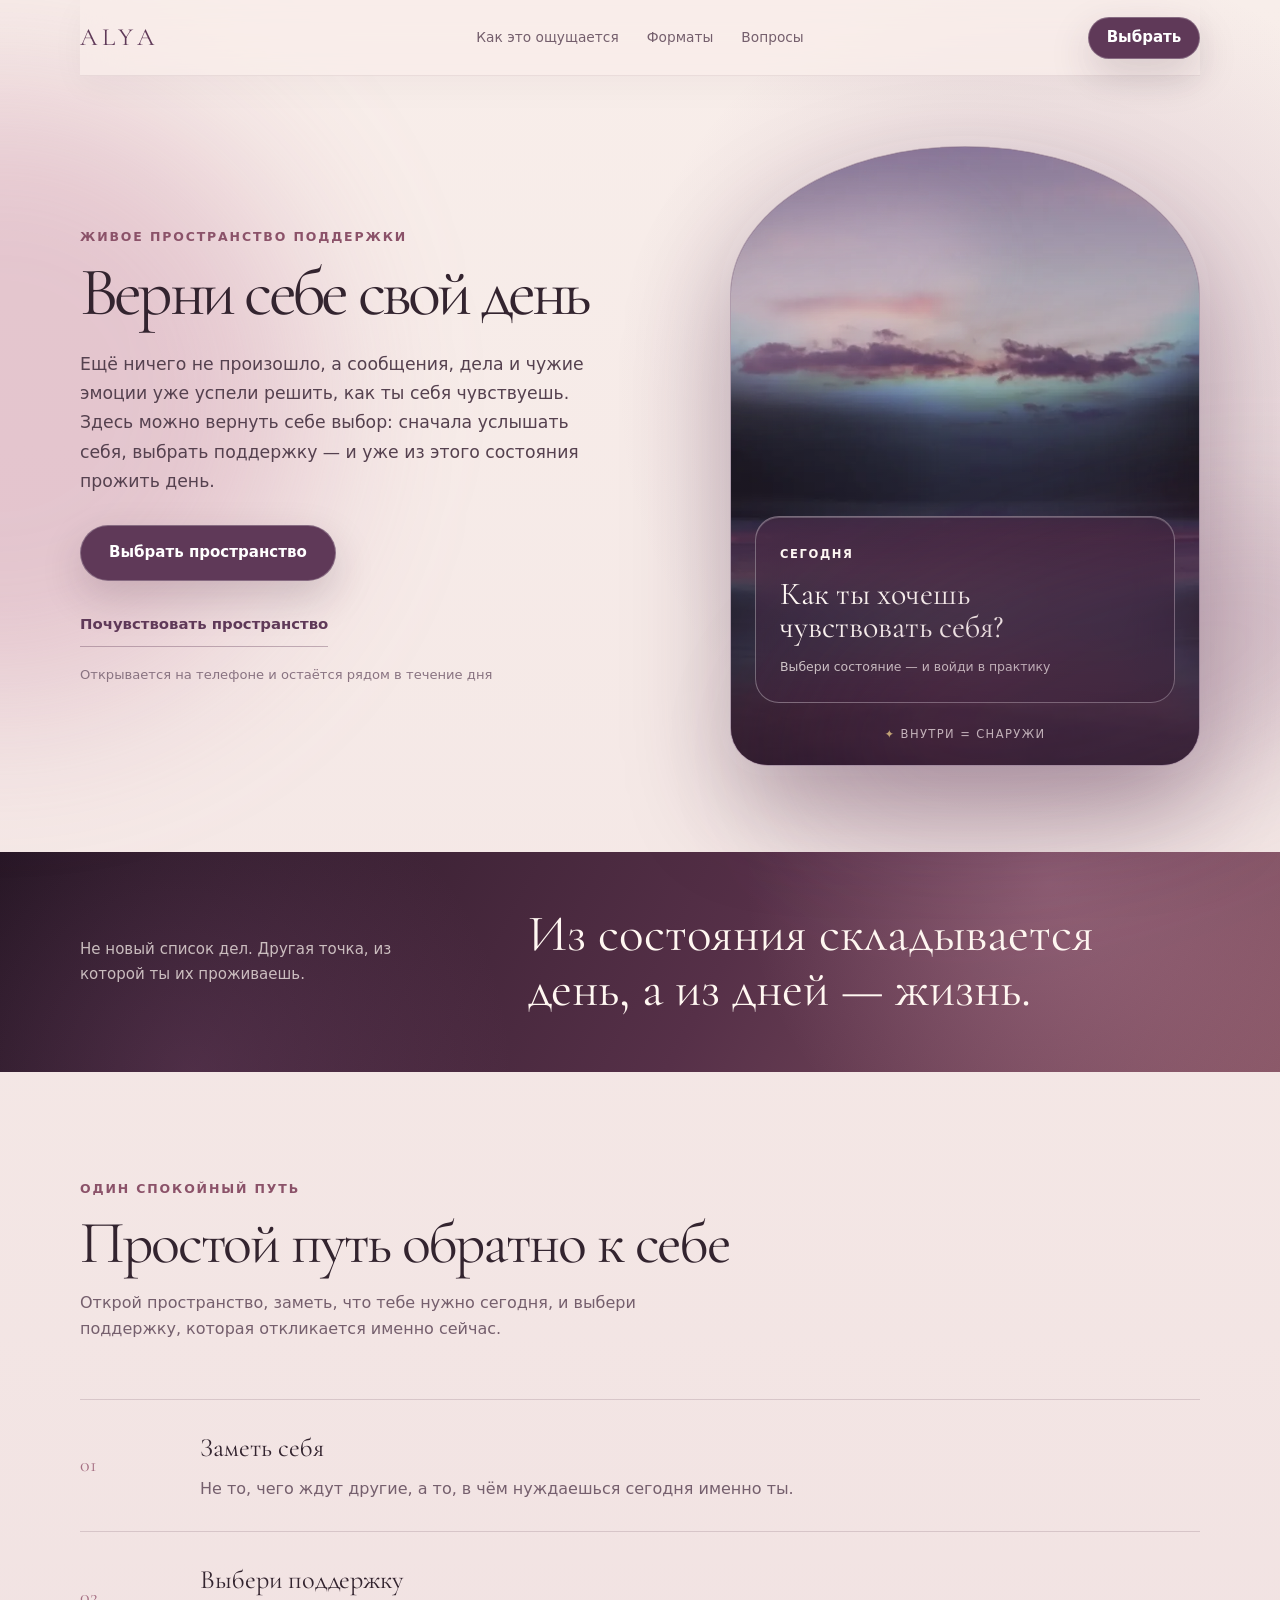
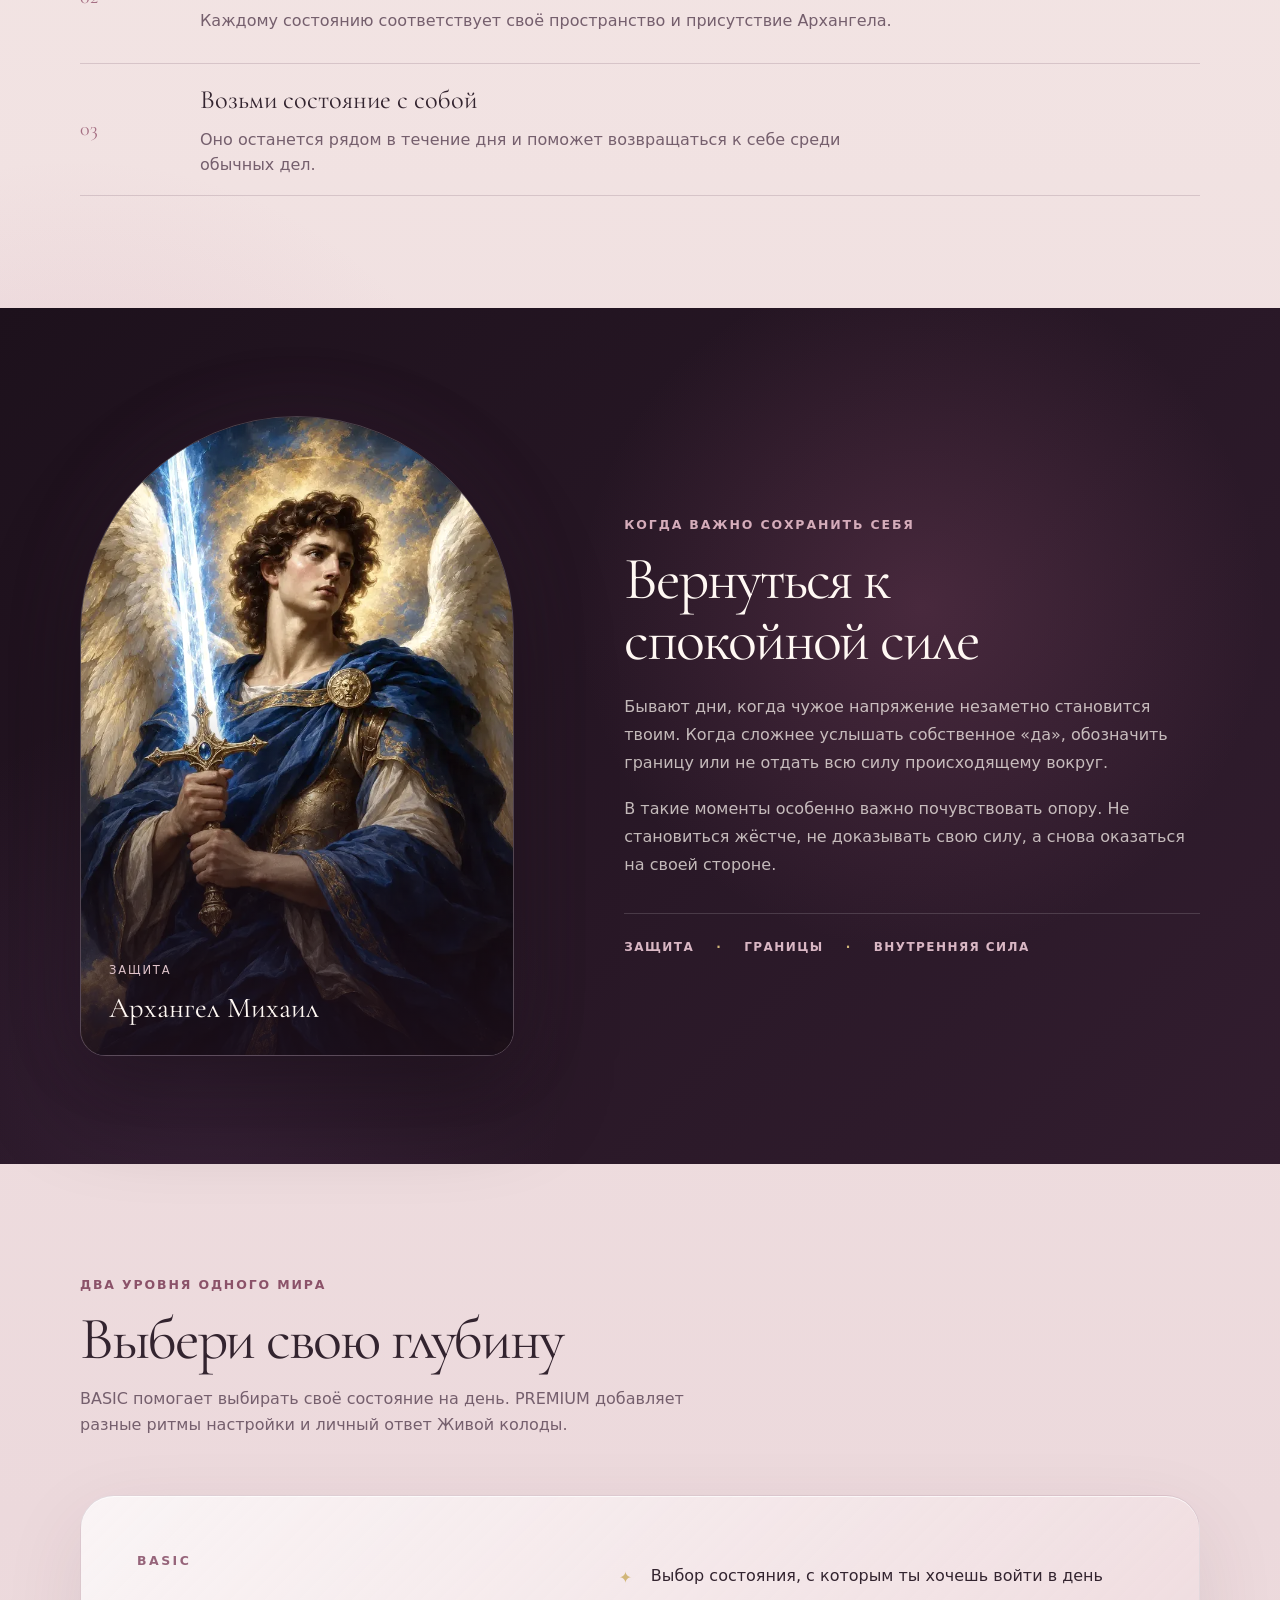
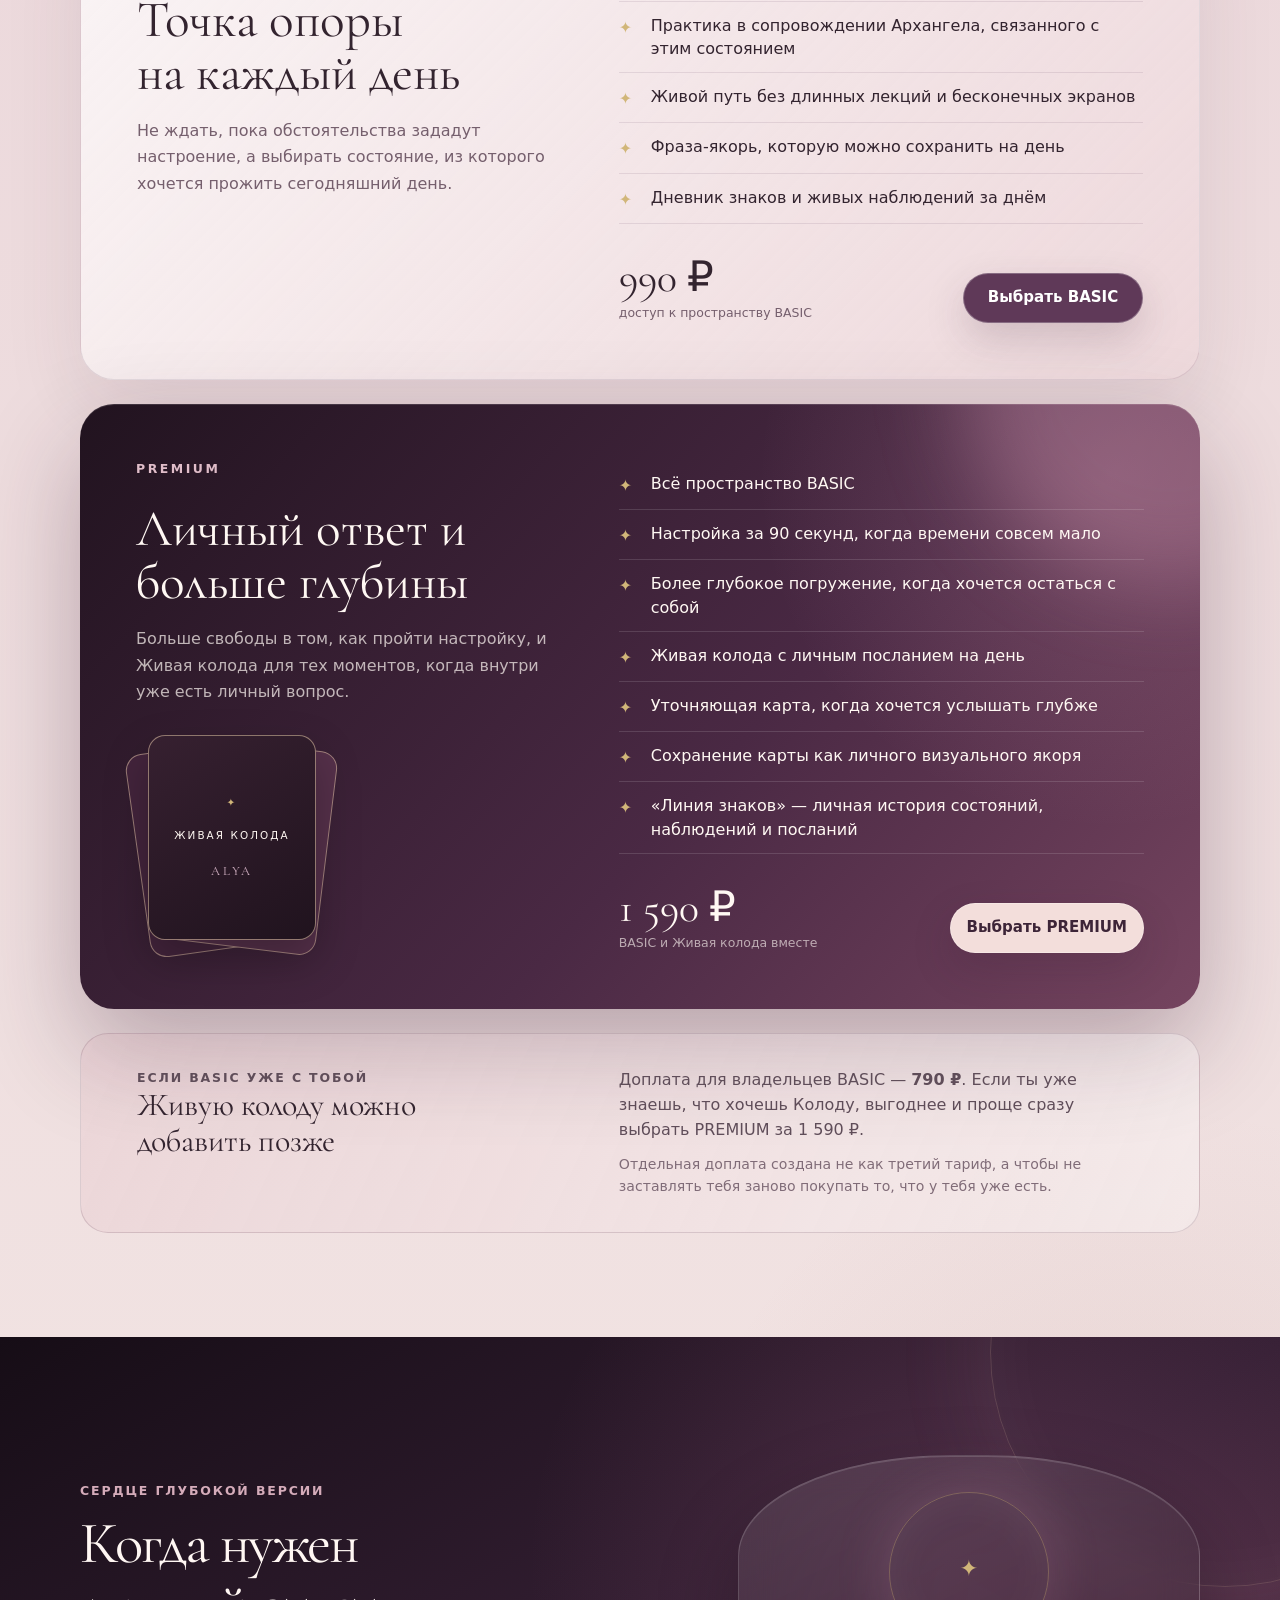
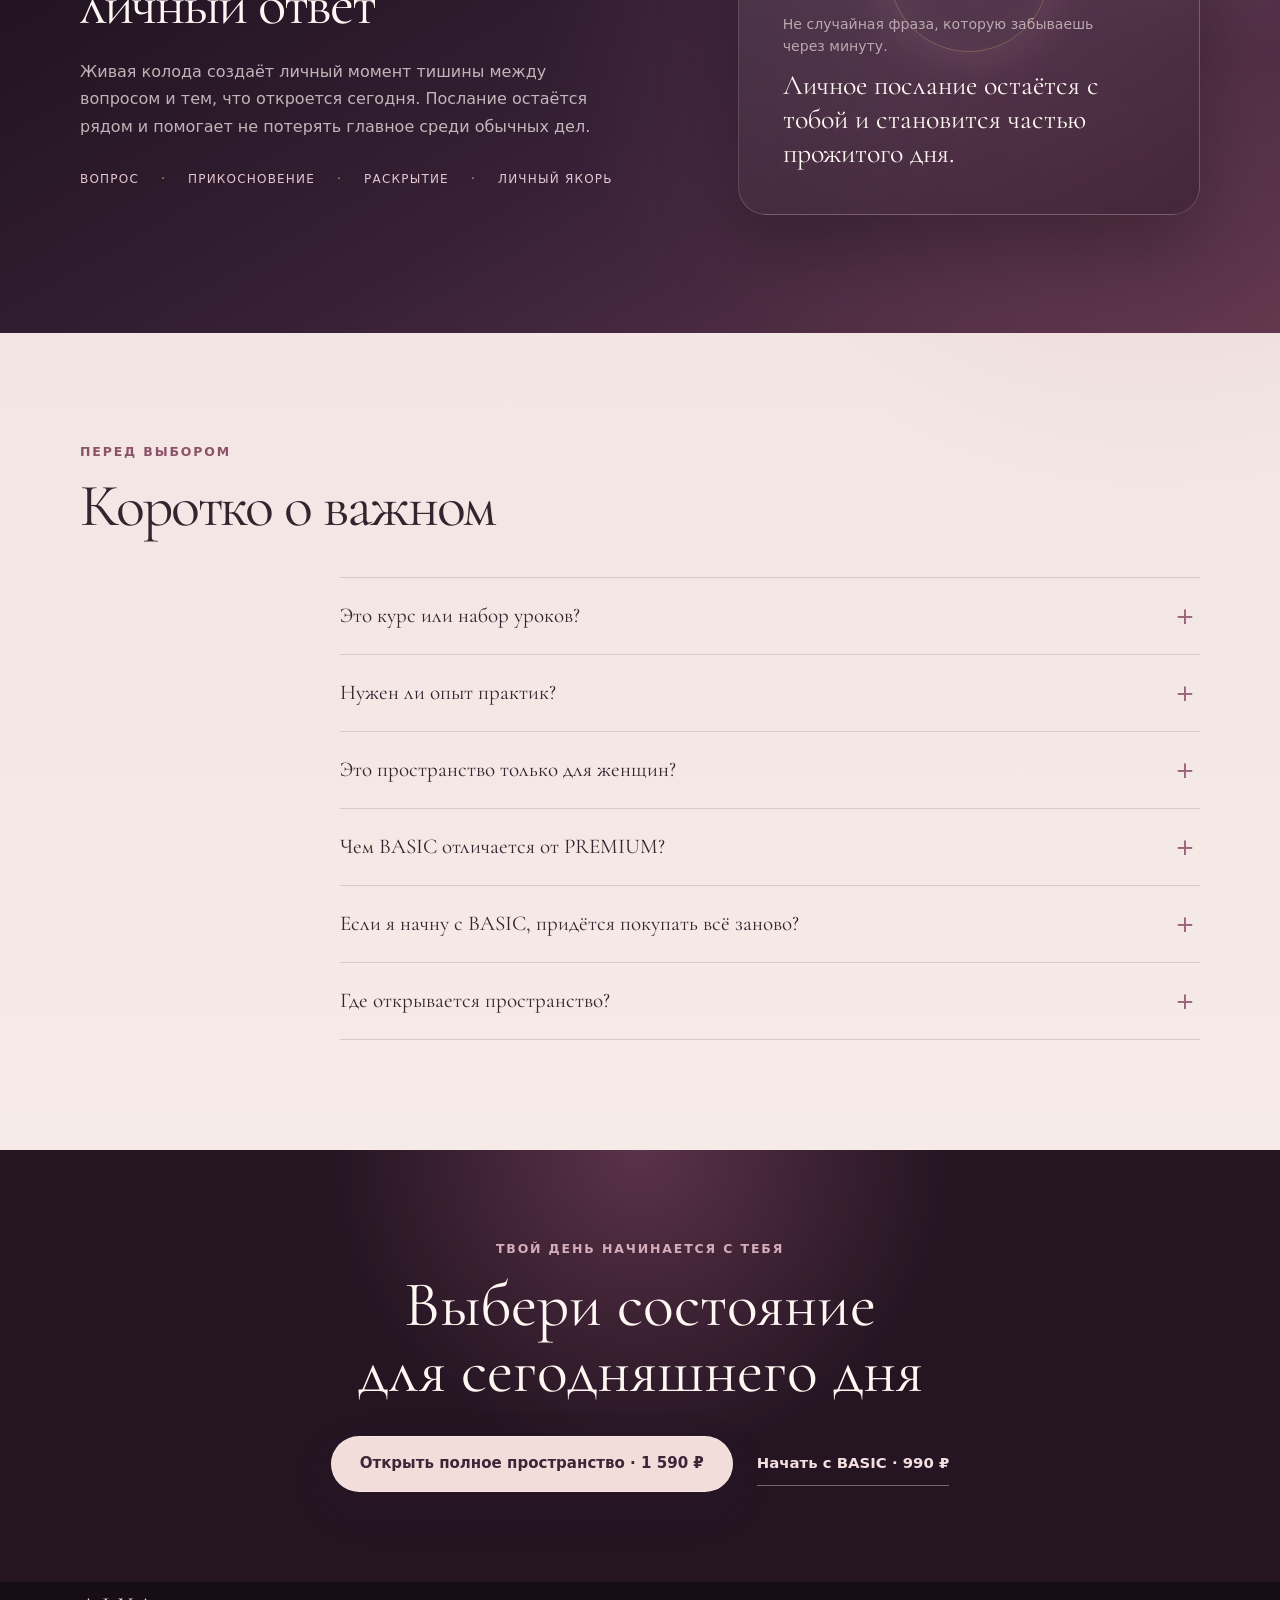
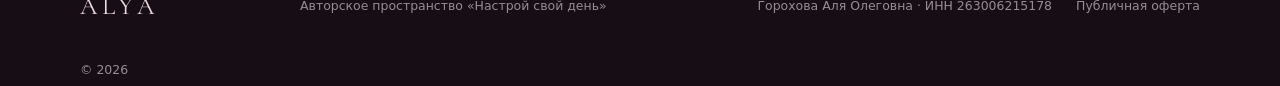
==== commit 069042e0: "Добавить публичную оферту" ====
--- a/index.html
+++ b/index.html
@@ -1,3 +1,3 @@
 <!DOCTYPE html>
 <html lang="ru"><head><meta http-equiv="Content-Type" content="text/html; charset=UTF-8"><meta name="viewport" content="width=device-width, initial-scale=1"><link rel="preload" href="./Настрой свой день — живое пространство поддержки_files/app-space.webp" as="image" fetchpriority="high"><link rel="stylesheet" href="./Настрой свой день — живое пространство поддержки_files/index-z0LHM6Mi.css" data-rsc-css-href="/assets/index-z0LHM6Mi.css" data-precedence="vite-rsc/importer-resources"><title>Настрой свой день — живое пространство поддержки</title><meta name="description" content="Ежедневное пространство настройки в сопровождении Архангелов. BASIC и PREMIUM с Живой колодой.">
-</head><body><main id="top"><header class="site-header shell"><a class="brand" href="#top" aria-label="ALYA — в начало">ALYA</a><nav aria-label="Навигация по странице"><a href="#inside">Как это ощущается</a><a href="#formats">Форматы</a><a href="#questions">Вопросы</a></nav><a href="#formats" data-slot="button" data-variant="default" data-size="default" class="inline-flex shrink-0 items-center justify-center gap-2 rounded-md text-sm font-medium whitespace-nowrap transition-all outline-none focus-visible:border-ring focus-visible:ring-[3px] focus-visible:ring-ring/50 disabled:pointer-events-none disabled:opacity-50 aria-invalid:border-destructive aria-invalid:ring-destructive/20 dark:aria-invalid:ring-destructive/40 [&amp;_svg]:pointer-events-none [&amp;_svg]:shrink-0 [&amp;_svg:not([class*=&#39;size-&#39;])]:size-4 bg-primary text-primary-foreground hover:bg-primary/90 h-9 px-4 py-2 has-[&gt;svg]:px-3 header-cta">Выбрать</a></header><section class="hero shell"><div class="hero-copy"><p class="eyebrow">Живое пространство поддержки</p><h1>Верни себе свой день</h1><p class="hero-lead">Ещё ничего не произошло, а сообщения, дела и чужие эмоции уже успели решить, как ты себя чувствуешь. Здесь можно вернуть себе выбор: сначала услышать себя, выбрать поддержку — и уже из этого состояния прожить день.</p><div class="hero-actions"><a href="#formats" data-slot="button" data-variant="default" data-size="lg" class="inline-flex shrink-0 items-center justify-center gap-2 text-sm font-medium whitespace-nowrap transition-all outline-none focus-visible:border-ring focus-visible:ring-[3px] focus-visible:ring-ring/50 disabled:pointer-events-none disabled:opacity-50 aria-invalid:border-destructive aria-invalid:ring-destructive/20 dark:aria-invalid:ring-destructive/40 [&amp;_svg]:pointer-events-none [&amp;_svg]:shrink-0 [&amp;_svg:not([class*=&#39;size-&#39;])]:size-4 bg-primary text-primary-foreground hover:bg-primary/90 h-10 rounded-md px-6 has-[&gt;svg]:px-4 primary-cta">Выбрать пространство</a><a class="text-link" href="#inside">Почувствовать пространство</a></div><p class="hero-note">Открывается на телефоне и остаётся рядом в течение дня</p></div><div class="hero-portal" aria-label="Визуальное пространство настройки дня"><img src="./Настрой свой день — живое пространство поддержки_files/app-space.webp" alt="Мягкое световое пространство ALYA" width="720" height="1519" fetchpriority="high"><div class="portal-glass"><span>Сегодня</span><p>Как ты хочешь чувствовать себя?</p><small>Выбери состояние — и войди в практику</small></div><div class="portal-caption"><span class="spark" aria-hidden="true">✦</span> внутри = снаружи</div></div></section><section class="feeling-band"><div class="shell feeling-inner"><p>Не новый список дел. Другая точка, из которой ты их проживаешь.</p><h2>Из состояния складывается день, а из дней — жизнь.</h2></div></section><section class="inside shell" id="inside"><div class="section-intro"><p class="eyebrow">Один спокойный путь</p><h2>Простой путь обратно к себе</h2><p>Открой пространство, заметь, что тебе нужно сегодня, и выбери поддержку, которая откликается именно сейчас.</p></div><ol class="day-path"><li><span>01</span><div><h3>Заметь себя</h3><p>Не то, чего ждут другие, а то, в чём нуждаешься сегодня именно ты.</p></div></li><li><span>02</span><div><h3>Выбери поддержку</h3><p>Каждому состоянию соответствует своё пространство и присутствие Архангела.</p></div></li><li><span>03</span><div><h3>Возьми состояние с собой</h3><p>Оно останется рядом в течение дня и поможет возвращаться к себе среди обычных дел.</p></div></li></ol></section><section class="presence"><div class="shell presence-grid"><div class="angel-window"><img src="./Настрой свой день — живое пространство поддержки_files/michael.webp" alt="Пространство Архангела Михаила" width="720" height="1080" loading="lazy"><div class="angel-name"><span>Защита</span><strong>Архангел Михаил</strong></div></div><div class="presence-copy"><p class="eyebrow">Когда важно сохранить себя</p><h2>Вернуться к спокойной силе</h2><p>Бывают дни, когда чужое напряжение незаметно становится твоим. Когда сложнее услышать собственное «да», обозначить границу или не отдать всю силу происходящему вокруг.</p><p>В такие моменты особенно важно почувствовать опору. Не становиться жёстче, не доказывать свою силу, а снова оказаться на своей стороне.</p><div class="presence-qualities"><span>Защита</span><span>Границы</span><span>Внутренняя сила</span></div></div></div></section><section class="formats shell" id="formats"><div class="section-intro formats-intro"><p class="eyebrow">Два уровня одного мира</p><h2>Выбери свою глубину</h2><p>BASIC помогает выбирать своё состояние на день. PREMIUM добавляет разные ритмы настройки и личный ответ Живой колоды.</p></div><div class="format-basic"><div class="format-heading"><span class="format-label">BASIC</span><h3>Точка опоры на каждый день</h3><p>Не ждать, пока обстоятельства зададут настроение, а выбирать состояние, из которого хочется прожить сегодняшний день.</p></div><div class="format-details"><ul class="check-list"><li><span class="spark" aria-hidden="true">✦</span><span>Выбор состояния, с которым ты хочешь войти в день</span></li><li><span class="spark" aria-hidden="true">✦</span><span>Практика в сопровождении Архангела, связанного с этим состоянием</span></li><li><span class="spark" aria-hidden="true">✦</span><span>Живой путь без длинных лекций и бесконечных экранов</span></li><li><span class="spark" aria-hidden="true">✦</span><span>Фраза-якорь, которую можно сохранить на день</span></li><li><span class="spark" aria-hidden="true">✦</span><span>Дневник знаков и живых наблюдений за днём</span></li></ul><div class="price-row"><div><strong>990 ₽</strong><span>доступ к пространству BASIC</span></div><a href="https://link.payform.ru/?paymentLinkId=020e5584-876a-48a1-a1b6-ef7b09bec183" data-slot="button" data-variant="default" data-size="default" class="inline-flex shrink-0 items-center justify-center gap-2 rounded-md text-sm font-medium whitespace-nowrap transition-all outline-none focus-visible:border-ring focus-visible:ring-[3px] focus-visible:ring-ring/50 disabled:pointer-events-none disabled:opacity-50 aria-invalid:border-destructive aria-invalid:ring-destructive/20 dark:aria-invalid:ring-destructive/40 [&amp;_svg]:pointer-events-none [&amp;_svg]:shrink-0 [&amp;_svg:not([class*=&#39;size-&#39;])]:size-4 bg-primary text-primary-foreground hover:bg-primary/90 h-9 px-4 py-2 has-[&gt;svg]:px-3 buy-button basic-buy">Выбрать BASIC</a></div></div></div><div class="format-premium"><div class="premium-light" aria-hidden="true"></div><div class="format-heading"><span class="format-label">PREMIUM</span><h3>Личный ответ и больше глубины</h3><p>Больше свободы в том, как пройти настройку, и Живая колода для тех моментов, когда внутри уже есть личный вопрос.</p><div class="deck-object" aria-hidden="true"><i></i><i></i><div><span class="spark" aria-hidden="true">✦</span><span>ЖИВАЯ КОЛОДА</span><small>ALYA</small></div></div></div><div class="format-details"><ul class="check-list"><li><span class="spark" aria-hidden="true">✦</span><span>Всё пространство BASIC</span></li><li><span class="spark" aria-hidden="true">✦</span><span>Настройка за 90 секунд, когда времени совсем мало</span></li><li><span class="spark" aria-hidden="true">✦</span><span>Более глубокое погружение, когда хочется остаться с собой</span></li><li><span class="spark" aria-hidden="true">✦</span><span>Живая колода с личным посланием на день</span></li><li><span class="spark" aria-hidden="true">✦</span><span>Уточняющая карта, когда хочется услышать глубже</span></li><li><span class="spark" aria-hidden="true">✦</span><span>Сохранение карты как личного визуального якоря</span></li><li><span class="spark" aria-hidden="true">✦</span><span>«Линия знаков» — личная история состояний, наблюдений и посланий</span></li></ul><div class="price-row"><div><strong>1 590 ₽</strong><span>BASIC и Живая колода вместе</span></div><a href="https://link.payform.ru/?paymentLinkId=6d3c9cf0-ffa2-431d-a937-94f226ccec38" data-slot="button" data-variant="default" data-size="default" class="inline-flex shrink-0 items-center justify-center gap-2 rounded-md text-sm font-medium whitespace-nowrap transition-all outline-none focus-visible:border-ring focus-visible:ring-[3px] focus-visible:ring-ring/50 disabled:pointer-events-none disabled:opacity-50 aria-invalid:border-destructive aria-invalid:ring-destructive/20 dark:aria-invalid:ring-destructive/40 [&amp;_svg]:pointer-events-none [&amp;_svg]:shrink-0 [&amp;_svg:not([class*=&#39;size-&#39;])]:size-4 bg-primary text-primary-foreground hover:bg-primary/90 h-9 px-4 py-2 has-[&gt;svg]:px-3 buy-button premium-buy">Выбрать PREMIUM</a></div></div></div><aside class="upgrade-note" id="upgrade-note"><div><p class="eyebrow">Если BASIC уже с тобой</p><h3>Живую колоду можно добавить позже</h3></div><div><p>Доплата для владельцев BASIC — <strong>790 ₽</strong>. Если ты уже знаешь, что хочешь Колоду, выгоднее и проще сразу выбрать PREMIUM за 1 590 ₽.</p><p class="quiet">Отдельная доплата создана не как третий тариф, а чтобы не заставлять тебя заново покупать то, что у тебя уже есть.</p></div></aside></section><section class="deck-story"><div class="shell deck-grid"><div class="deck-copy"><p class="eyebrow">Сердце глубокой версии</p><h2>Когда нужен личный ответ</h2><p>Живая колода создаёт личный момент тишины между вопросом и тем, что откроется сегодня. Послание остаётся рядом и помогает не потерять главное среди обычных дел.</p><ul class="mini-list"><li>вопрос</li><li>прикосновение</li><li>раскрытие</li><li>личный якорь</li></ul></div><div class="deck-promise"><span class="deck-mark"><span class="spark" aria-hidden="true">✦</span></span><p>Не случайная фраза, которую забываешь через минуту.</p><strong>Личное послание остаётся с тобой и становится частью прожитого дня.</strong></div></div></section><section class="questions shell" id="questions"><div class="section-intro"><p class="eyebrow">Перед выбором</p><h2>Коротко о важном</h2></div><div class="faq-list"><details><summary>Это курс или набор уроков?</summary><p>Нет. Это ежедневное пространство, которое не нужно проходить по порядку или изучать заранее. Ты выбираешь состояние и входишь в подходящую настройку тогда, когда нужна поддержка.</p></details><details><summary>Нужен ли опыт практик?</summary><p>Нет. Всё уже выстроено внутри: пространство бережно ведёт тебя, а ты остаёшься в контакте с собой и выбранным состоянием.</p></details><details><summary>Это пространство только для женщин?</summary><p>Нет. Оно создано для мужчин и женщин. Здесь нет роли, которой нужно соответствовать: только твоё состояние, твой день и поддержка, которая нужна сейчас.</p></details><details><summary>Чем BASIC отличается от PREMIUM?</summary><p>В BASIC есть основной путь с Архангелами, якорями и дневником наблюдений. PREMIUM включает это полностью, добавляет настройку за 90 секунд, более глубокое погружение, Живую колоду, уточняющую карту и «Линию знаков».</p></details><details><summary>Если я начну с BASIC, придётся покупать всё заново?</summary><p>Нет. Позже можно добавить только Живую колоду за 790 ₽. Но если ты хочешь её сразу, PREMIUM выгоднее: 1 590 ₽ вместо общей суммы 1 780 ₽.</p></details><details><summary>Где открывается пространство?</summary><p>На телефоне, планшете или компьютере. На смартфоне его можно добавить на главный экран, чтобы поддержка всегда оставалась рядом.</p></details></div></section><section class="final-section"><div class="shell final-inner"><p class="eyebrow">Твой день начинается с тебя</p><h2>Выбери состояние для сегодняшнего дня</h2><div class="final-actions"><a href="https://link.payform.ru/?paymentLinkId=6d3c9cf0-ffa2-431d-a937-94f226ccec38" data-slot="button" data-variant="default" data-size="lg" class="inline-flex shrink-0 items-center justify-center gap-2 text-sm font-medium whitespace-nowrap transition-all outline-none focus-visible:border-ring focus-visible:ring-[3px] focus-visible:ring-ring/50 disabled:pointer-events-none disabled:opacity-50 aria-invalid:border-destructive aria-invalid:ring-destructive/20 dark:aria-invalid:ring-destructive/40 [&amp;_svg]:pointer-events-none [&amp;_svg]:shrink-0 [&amp;_svg:not([class*=&#39;size-&#39;])]:size-4 bg-primary text-primary-foreground hover:bg-primary/90 h-10 rounded-md px-6 has-[&gt;svg]:px-4 primary-cta">Открыть полное пространство · 1 590 ₽</a><a class="text-link light-link" href="https://link.payform.ru/?paymentLinkId=020e5584-876a-48a1-a1b6-ef7b09bec183">Начать с BASIC · 990 ₽</a></div></div></section><footer class="site-footer"><div class="shell footer-inner"><a class="brand" href="#top">ALYA</a><p>Авторское пространство «Настрой свой день»</p><p class="footer-legal">Горохова Аля Олеговна · ИНН 263006215178</p><p>© 2026</p></div></footer></main><iframe height="1" width="1" style="position: absolute; top: 0px; left: 0px; border-width: medium; border-style: none; border-color: currentcolor; border-image: none; visibility: hidden;" src="./Настрой свой день — живое пространство поддержки_files/saved_resource.html"></iframe></body></html>+</head><body><main id="top"><header class="site-header shell"><a class="brand" href="#top" aria-label="ALYA — в начало">ALYA</a><nav aria-label="Навигация по странице"><a href="#inside">Как это ощущается</a><a href="#formats">Форматы</a><a href="#questions">Вопросы</a></nav><a href="#formats" data-slot="button" data-variant="default" data-size="default" class="inline-flex shrink-0 items-center justify-center gap-2 rounded-md text-sm font-medium whitespace-nowrap transition-all outline-none focus-visible:border-ring focus-visible:ring-[3px] focus-visible:ring-ring/50 disabled:pointer-events-none disabled:opacity-50 aria-invalid:border-destructive aria-invalid:ring-destructive/20 dark:aria-invalid:ring-destructive/40 [&amp;_svg]:pointer-events-none [&amp;_svg]:shrink-0 [&amp;_svg:not([class*=&#39;size-&#39;])]:size-4 bg-primary text-primary-foreground hover:bg-primary/90 h-9 px-4 py-2 has-[&gt;svg]:px-3 header-cta">Выбрать</a></header><section class="hero shell"><div class="hero-copy"><p class="eyebrow">Живое пространство поддержки</p><h1>Верни себе свой день</h1><p class="hero-lead">Ещё ничего не произошло, а сообщения, дела и чужие эмоции уже успели решить, как ты себя чувствуешь. Здесь можно вернуть себе выбор: сначала услышать себя, выбрать поддержку — и уже из этого состояния прожить день.</p><div class="hero-actions"><a href="#formats" data-slot="button" data-variant="default" data-size="lg" class="inline-flex shrink-0 items-center justify-center gap-2 text-sm font-medium whitespace-nowrap transition-all outline-none focus-visible:border-ring focus-visible:ring-[3px] focus-visible:ring-ring/50 disabled:pointer-events-none disabled:opacity-50 aria-invalid:border-destructive aria-invalid:ring-destructive/20 dark:aria-invalid:ring-destructive/40 [&amp;_svg]:pointer-events-none [&amp;_svg]:shrink-0 [&amp;_svg:not([class*=&#39;size-&#39;])]:size-4 bg-primary text-primary-foreground hover:bg-primary/90 h-10 rounded-md px-6 has-[&gt;svg]:px-4 primary-cta">Выбрать пространство</a><a class="text-link" href="#inside">Почувствовать пространство</a></div><p class="hero-note">Открывается на телефоне и остаётся рядом в течение дня</p></div><div class="hero-portal" aria-label="Визуальное пространство настройки дня"><img src="./Настрой свой день — живое пространство поддержки_files/app-space.webp" alt="Мягкое световое пространство ALYA" width="720" height="1519" fetchpriority="high"><div class="portal-glass"><span>Сегодня</span><p>Как ты хочешь чувствовать себя?</p><small>Выбери состояние — и войди в практику</small></div><div class="portal-caption"><span class="spark" aria-hidden="true">✦</span> внутри = снаружи</div></div></section><section class="feeling-band"><div class="shell feeling-inner"><p>Не новый список дел. Другая точка, из которой ты их проживаешь.</p><h2>Из состояния складывается день, а из дней — жизнь.</h2></div></section><section class="inside shell" id="inside"><div class="section-intro"><p class="eyebrow">Один спокойный путь</p><h2>Простой путь обратно к себе</h2><p>Открой пространство, заметь, что тебе нужно сегодня, и выбери поддержку, которая откликается именно сейчас.</p></div><ol class="day-path"><li><span>01</span><div><h3>Заметь себя</h3><p>Не то, чего ждут другие, а то, в чём нуждаешься сегодня именно ты.</p></div></li><li><span>02</span><div><h3>Выбери поддержку</h3><p>Каждому состоянию соответствует своё пространство и присутствие Архангела.</p></div></li><li><span>03</span><div><h3>Возьми состояние с собой</h3><p>Оно останется рядом в течение дня и поможет возвращаться к себе среди обычных дел.</p></div></li></ol></section><section class="presence"><div class="shell presence-grid"><div class="angel-window"><img src="./Настрой свой день — живое пространство поддержки_files/michael.webp" alt="Пространство Архангела Михаила" width="720" height="1080" loading="lazy"><div class="angel-name"><span>Защита</span><strong>Архангел Михаил</strong></div></div><div class="presence-copy"><p class="eyebrow">Когда важно сохранить себя</p><h2>Вернуться к спокойной силе</h2><p>Бывают дни, когда чужое напряжение незаметно становится твоим. Когда сложнее услышать собственное «да», обозначить границу или не отдать всю силу происходящему вокруг.</p><p>В такие моменты особенно важно почувствовать опору. Не становиться жёстче, не доказывать свою силу, а снова оказаться на своей стороне.</p><div class="presence-qualities"><span>Защита</span><span>Границы</span><span>Внутренняя сила</span></div></div></div></section><section class="formats shell" id="formats"><div class="section-intro formats-intro"><p class="eyebrow">Два уровня одного мира</p><h2>Выбери свою глубину</h2><p>BASIC помогает выбирать своё состояние на день. PREMIUM добавляет разные ритмы настройки и личный ответ Живой колоды.</p></div><div class="format-basic"><div class="format-heading"><span class="format-label">BASIC</span><h3>Точка опоры на каждый день</h3><p>Не ждать, пока обстоятельства зададут настроение, а выбирать состояние, из которого хочется прожить сегодняшний день.</p></div><div class="format-details"><ul class="check-list"><li><span class="spark" aria-hidden="true">✦</span><span>Выбор состояния, с которым ты хочешь войти в день</span></li><li><span class="spark" aria-hidden="true">✦</span><span>Практика в сопровождении Архангела, связанного с этим состоянием</span></li><li><span class="spark" aria-hidden="true">✦</span><span>Живой путь без длинных лекций и бесконечных экранов</span></li><li><span class="spark" aria-hidden="true">✦</span><span>Фраза-якорь, которую можно сохранить на день</span></li><li><span class="spark" aria-hidden="true">✦</span><span>Дневник знаков и живых наблюдений за днём</span></li></ul><div class="price-row"><div><strong>990 ₽</strong><span>доступ к пространству BASIC</span></div><a href="https://link.payform.ru/?paymentLinkId=020e5584-876a-48a1-a1b6-ef7b09bec183" data-slot="button" data-variant="default" data-size="default" class="inline-flex shrink-0 items-center justify-center gap-2 rounded-md text-sm font-medium whitespace-nowrap transition-all outline-none focus-visible:border-ring focus-visible:ring-[3px] focus-visible:ring-ring/50 disabled:pointer-events-none disabled:opacity-50 aria-invalid:border-destructive aria-invalid:ring-destructive/20 dark:aria-invalid:ring-destructive/40 [&amp;_svg]:pointer-events-none [&amp;_svg]:shrink-0 [&amp;_svg:not([class*=&#39;size-&#39;])]:size-4 bg-primary text-primary-foreground hover:bg-primary/90 h-9 px-4 py-2 has-[&gt;svg]:px-3 buy-button basic-buy">Выбрать BASIC</a></div></div></div><div class="format-premium"><div class="premium-light" aria-hidden="true"></div><div class="format-heading"><span class="format-label">PREMIUM</span><h3>Личный ответ и больше глубины</h3><p>Больше свободы в том, как пройти настройку, и Живая колода для тех моментов, когда внутри уже есть личный вопрос.</p><div class="deck-object" aria-hidden="true"><i></i><i></i><div><span class="spark" aria-hidden="true">✦</span><span>ЖИВАЯ КОЛОДА</span><small>ALYA</small></div></div></div><div class="format-details"><ul class="check-list"><li><span class="spark" aria-hidden="true">✦</span><span>Всё пространство BASIC</span></li><li><span class="spark" aria-hidden="true">✦</span><span>Настройка за 90 секунд, когда времени совсем мало</span></li><li><span class="spark" aria-hidden="true">✦</span><span>Более глубокое погружение, когда хочется остаться с собой</span></li><li><span class="spark" aria-hidden="true">✦</span><span>Живая колода с личным посланием на день</span></li><li><span class="spark" aria-hidden="true">✦</span><span>Уточняющая карта, когда хочется услышать глубже</span></li><li><span class="spark" aria-hidden="true">✦</span><span>Сохранение карты как личного визуального якоря</span></li><li><span class="spark" aria-hidden="true">✦</span><span>«Линия знаков» — личная история состояний, наблюдений и посланий</span></li></ul><div class="price-row"><div><strong>1 590 ₽</strong><span>BASIC и Живая колода вместе</span></div><a href="https://link.payform.ru/?paymentLinkId=6d3c9cf0-ffa2-431d-a937-94f226ccec38" data-slot="button" data-variant="default" data-size="default" class="inline-flex shrink-0 items-center justify-center gap-2 rounded-md text-sm font-medium whitespace-nowrap transition-all outline-none focus-visible:border-ring focus-visible:ring-[3px] focus-visible:ring-ring/50 disabled:pointer-events-none disabled:opacity-50 aria-invalid:border-destructive aria-invalid:ring-destructive/20 dark:aria-invalid:ring-destructive/40 [&amp;_svg]:pointer-events-none [&amp;_svg]:shrink-0 [&amp;_svg:not([class*=&#39;size-&#39;])]:size-4 bg-primary text-primary-foreground hover:bg-primary/90 h-9 px-4 py-2 has-[&gt;svg]:px-3 buy-button premium-buy">Выбрать PREMIUM</a></div></div></div><aside class="upgrade-note" id="upgrade-note"><div><p class="eyebrow">Если BASIC уже с тобой</p><h3>Живую колоду можно добавить позже</h3></div><div><p>Доплата для владельцев BASIC — <strong>790 ₽</strong>. Если ты уже знаешь, что хочешь Колоду, выгоднее и проще сразу выбрать PREMIUM за 1 590 ₽.</p><p class="quiet">Отдельная доплата создана не как третий тариф, а чтобы не заставлять тебя заново покупать то, что у тебя уже есть.</p></div></aside></section><section class="deck-story"><div class="shell deck-grid"><div class="deck-copy"><p class="eyebrow">Сердце глубокой версии</p><h2>Когда нужен личный ответ</h2><p>Живая колода создаёт личный момент тишины между вопросом и тем, что откроется сегодня. Послание остаётся рядом и помогает не потерять главное среди обычных дел.</p><ul class="mini-list"><li>вопрос</li><li>прикосновение</li><li>раскрытие</li><li>личный якорь</li></ul></div><div class="deck-promise"><span class="deck-mark"><span class="spark" aria-hidden="true">✦</span></span><p>Не случайная фраза, которую забываешь через минуту.</p><strong>Личное послание остаётся с тобой и становится частью прожитого дня.</strong></div></div></section><section class="questions shell" id="questions"><div class="section-intro"><p class="eyebrow">Перед выбором</p><h2>Коротко о важном</h2></div><div class="faq-list"><details><summary>Это курс или набор уроков?</summary><p>Нет. Это ежедневное пространство, которое не нужно проходить по порядку или изучать заранее. Ты выбираешь состояние и входишь в подходящую настройку тогда, когда нужна поддержка.</p></details><details><summary>Нужен ли опыт практик?</summary><p>Нет. Всё уже выстроено внутри: пространство бережно ведёт тебя, а ты остаёшься в контакте с собой и выбранным состоянием.</p></details><details><summary>Это пространство только для женщин?</summary><p>Нет. Оно создано для мужчин и женщин. Здесь нет роли, которой нужно соответствовать: только твоё состояние, твой день и поддержка, которая нужна сейчас.</p></details><details><summary>Чем BASIC отличается от PREMIUM?</summary><p>В BASIC есть основной путь с Архангелами, якорями и дневником наблюдений. PREMIUM включает это полностью, добавляет настройку за 90 секунд, более глубокое погружение, Живую колоду, уточняющую карту и «Линию знаков».</p></details><details><summary>Если я начну с BASIC, придётся покупать всё заново?</summary><p>Нет. Позже можно добавить только Живую колоду за 790 ₽. Но если ты хочешь её сразу, PREMIUM выгоднее: 1 590 ₽ вместо общей суммы 1 780 ₽.</p></details><details><summary>Где открывается пространство?</summary><p>На телефоне, планшете или компьютере. На смартфоне его можно добавить на главный экран, чтобы поддержка всегда оставалась рядом.</p></details></div></section><section class="final-section"><div class="shell final-inner"><p class="eyebrow">Твой день начинается с тебя</p><h2>Выбери состояние для сегодняшнего дня</h2><div class="final-actions"><a href="https://link.payform.ru/?paymentLinkId=6d3c9cf0-ffa2-431d-a937-94f226ccec38" data-slot="button" data-variant="default" data-size="lg" class="inline-flex shrink-0 items-center justify-center gap-2 text-sm font-medium whitespace-nowrap transition-all outline-none focus-visible:border-ring focus-visible:ring-[3px] focus-visible:ring-ring/50 disabled:pointer-events-none disabled:opacity-50 aria-invalid:border-destructive aria-invalid:ring-destructive/20 dark:aria-invalid:ring-destructive/40 [&amp;_svg]:pointer-events-none [&amp;_svg]:shrink-0 [&amp;_svg:not([class*=&#39;size-&#39;])]:size-4 bg-primary text-primary-foreground hover:bg-primary/90 h-10 rounded-md px-6 has-[&gt;svg]:px-4 primary-cta">Открыть полное пространство · 1 590 ₽</a><a class="text-link light-link" href="https://link.payform.ru/?paymentLinkId=020e5584-876a-48a1-a1b6-ef7b09bec183">Начать с BASIC · 990 ₽</a></div></div></section><footer class="site-footer"><div class="shell footer-inner"><a class="brand" href="#top">ALYA</a><p>Авторское пространство «Настрой свой день»</p><p class="footer-legal">Горохова Аля Олеговна · ИНН 263006215178</p><p><a href="publichnaya-oferta-ALYA.pdf" target="_blank" rel="noopener">Публичная оферта</a></p><p>© 2026</p></div></footer></main><iframe height="1" width="1" style="position: absolute; top: 0px; left: 0px; border-width: medium; border-style: none; border-color: currentcolor; border-image: none; visibility: hidden;" src="./Настрой свой день — живое пространство поддержки_files/saved_resource.html"></iframe></body></html>
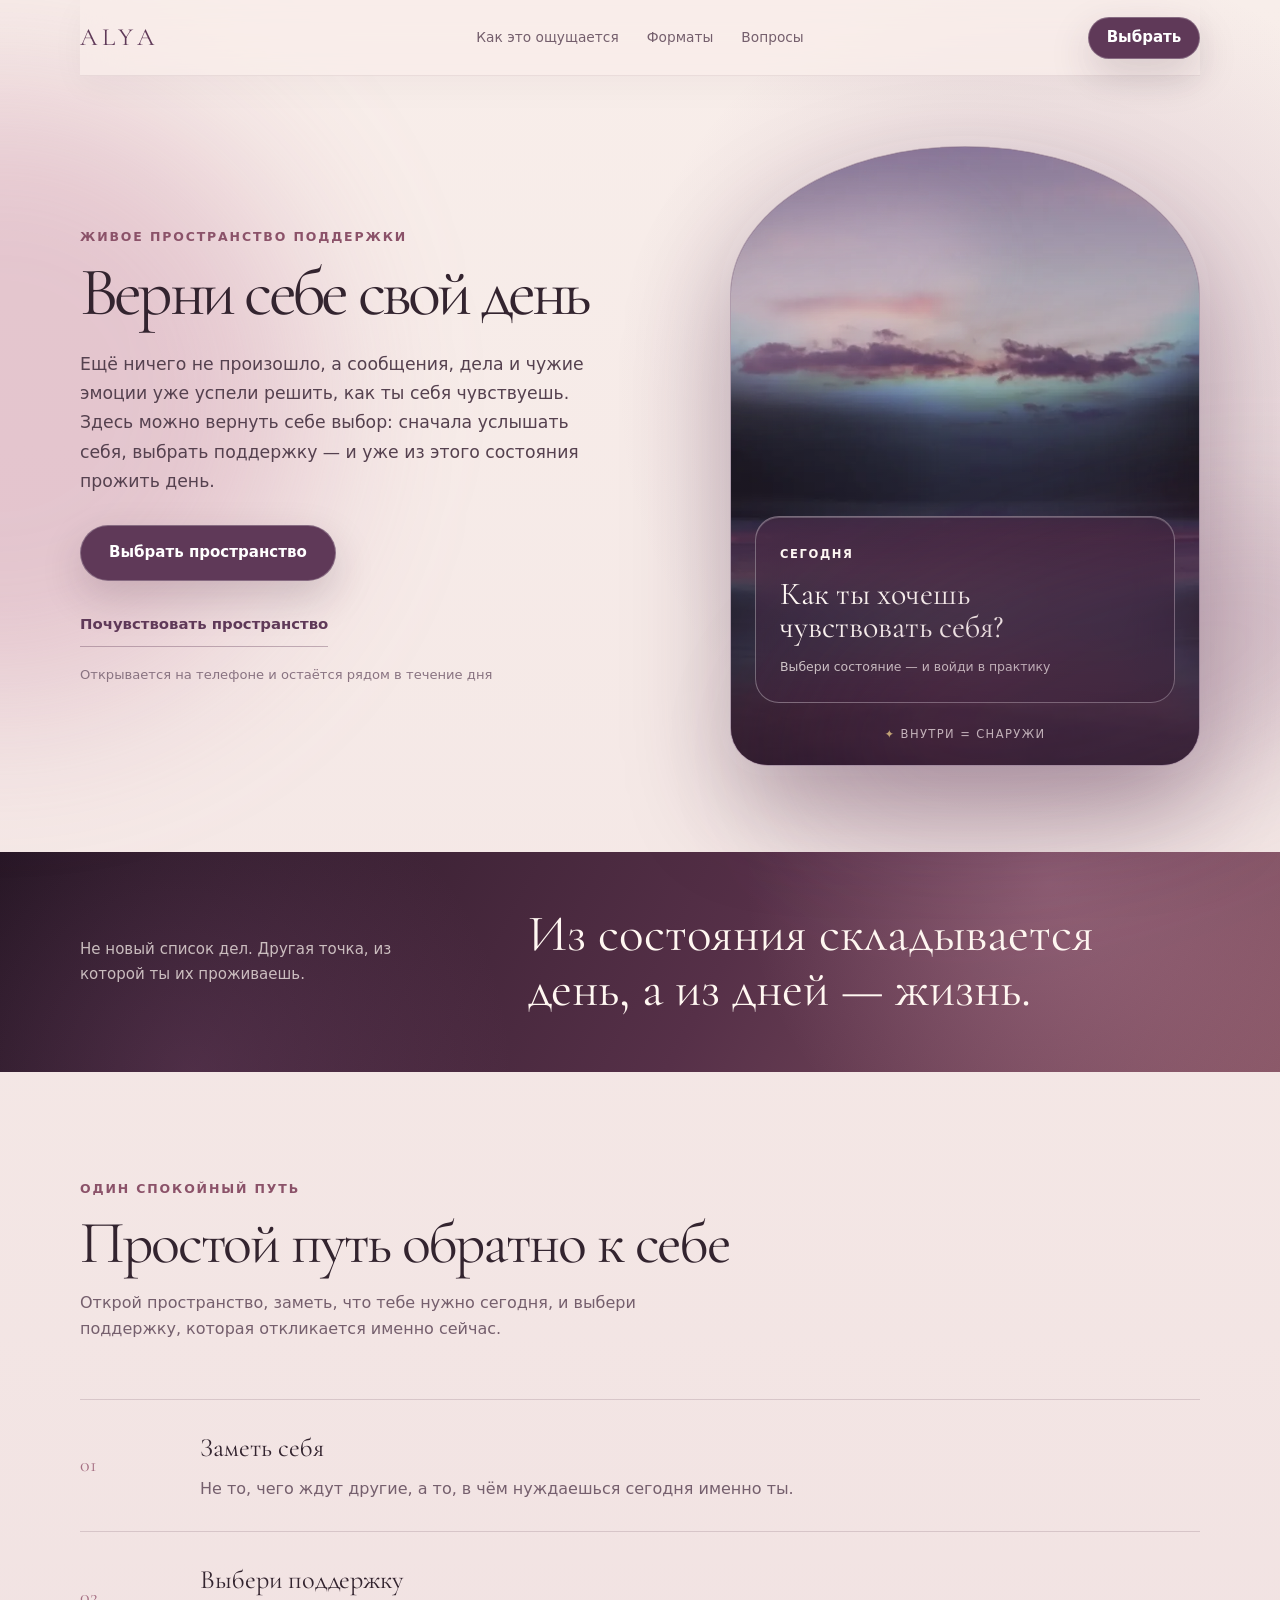
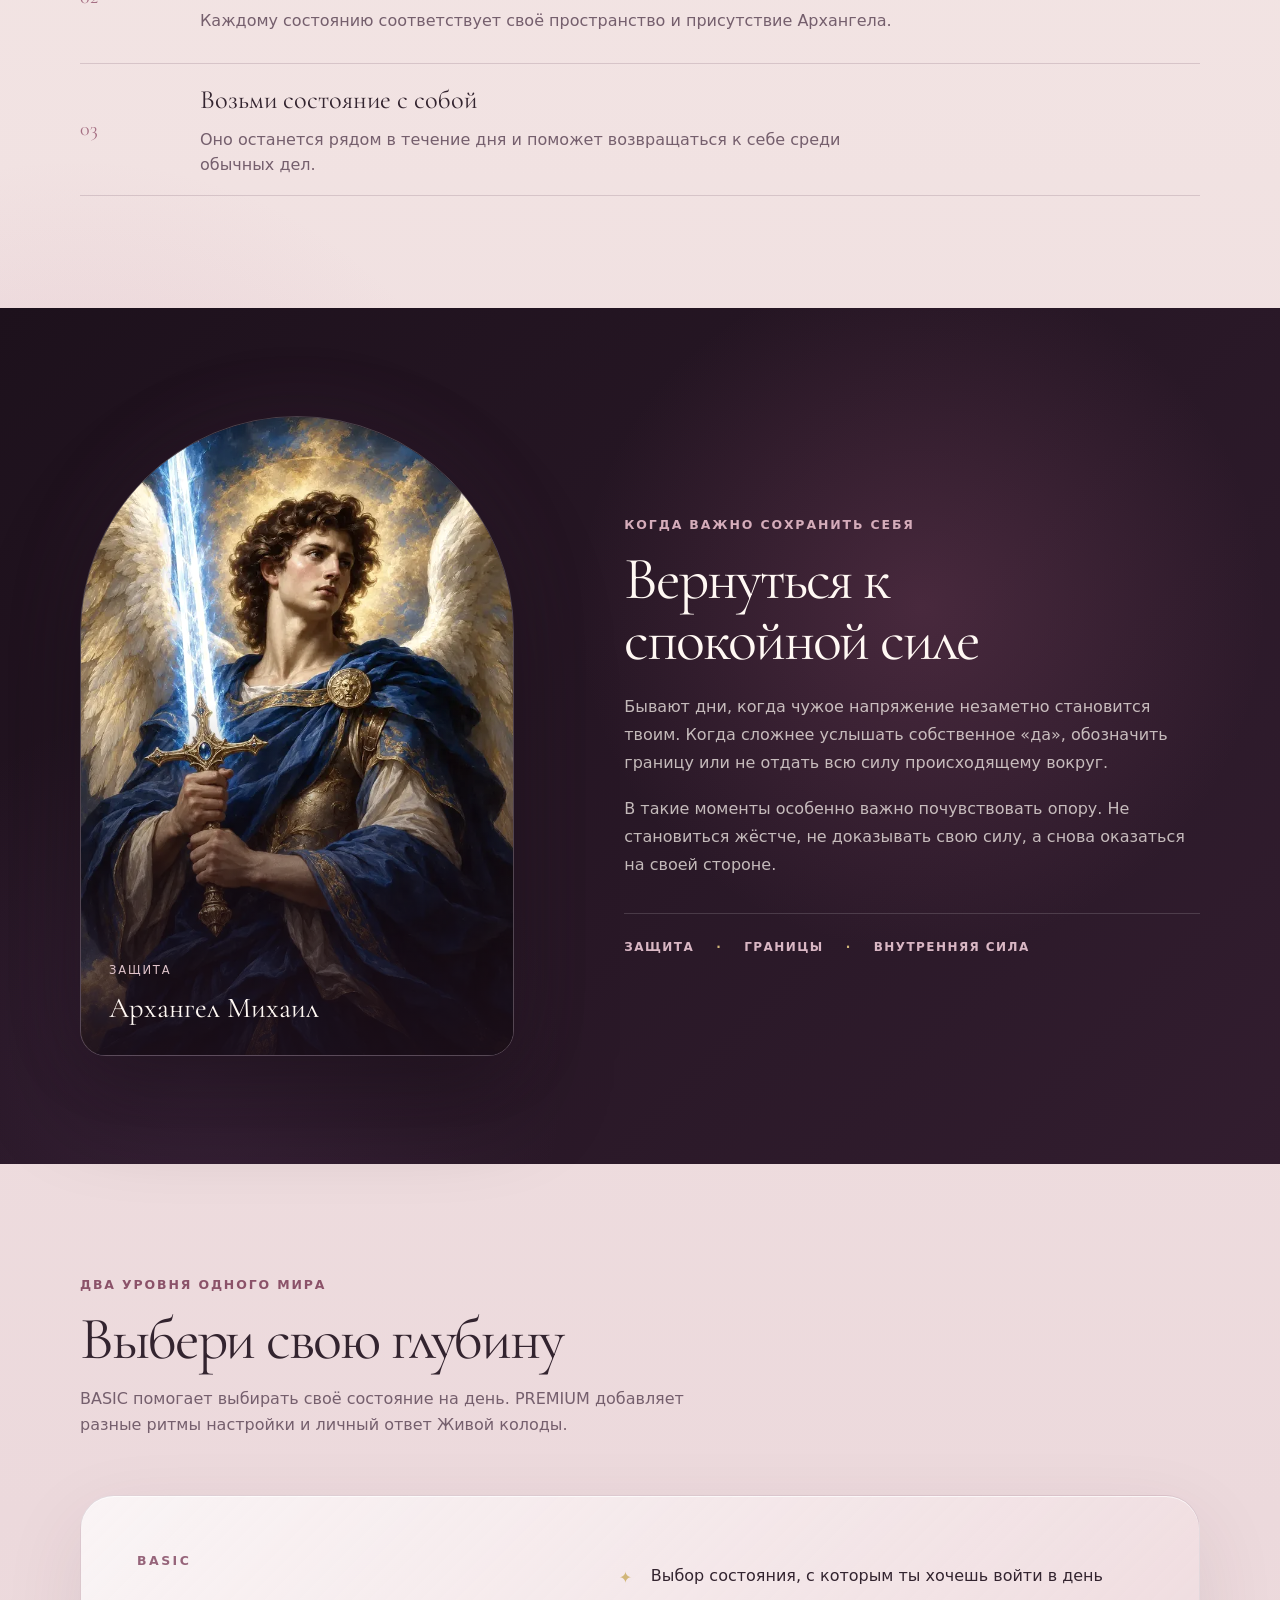
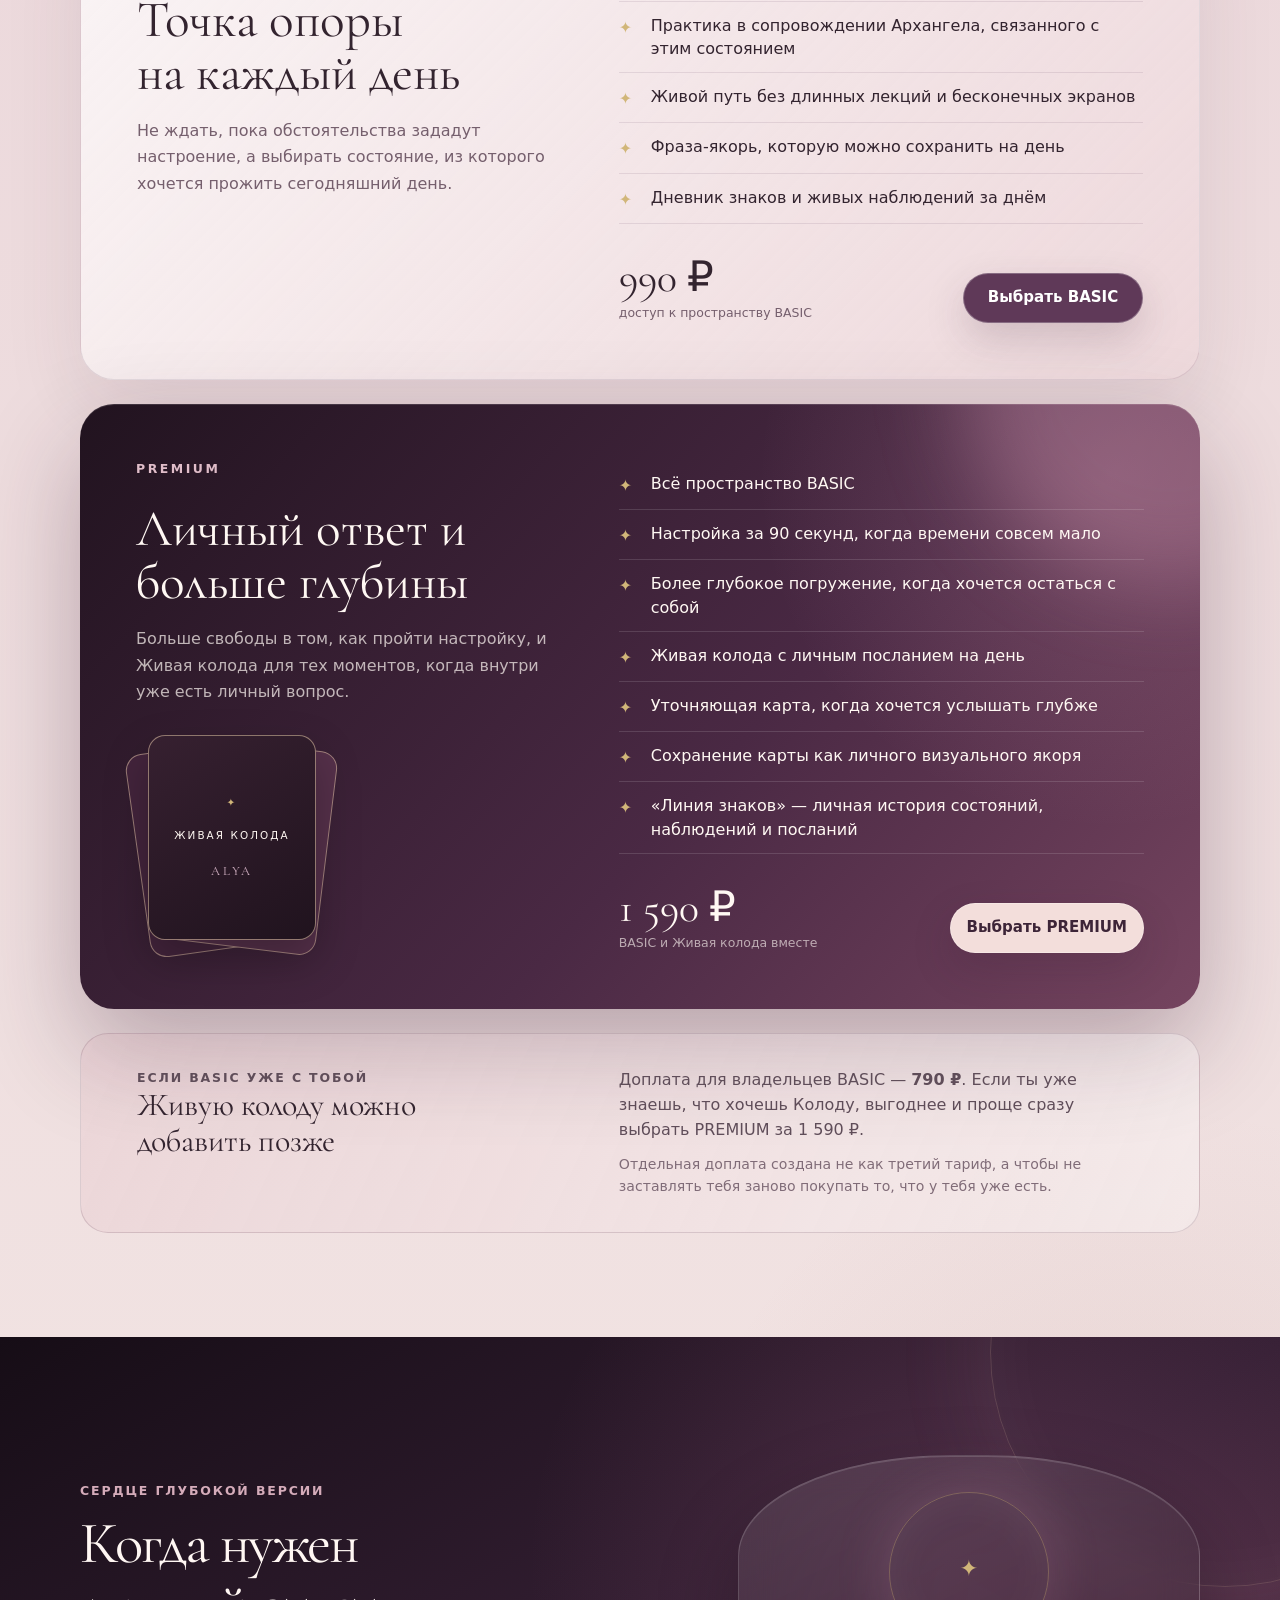
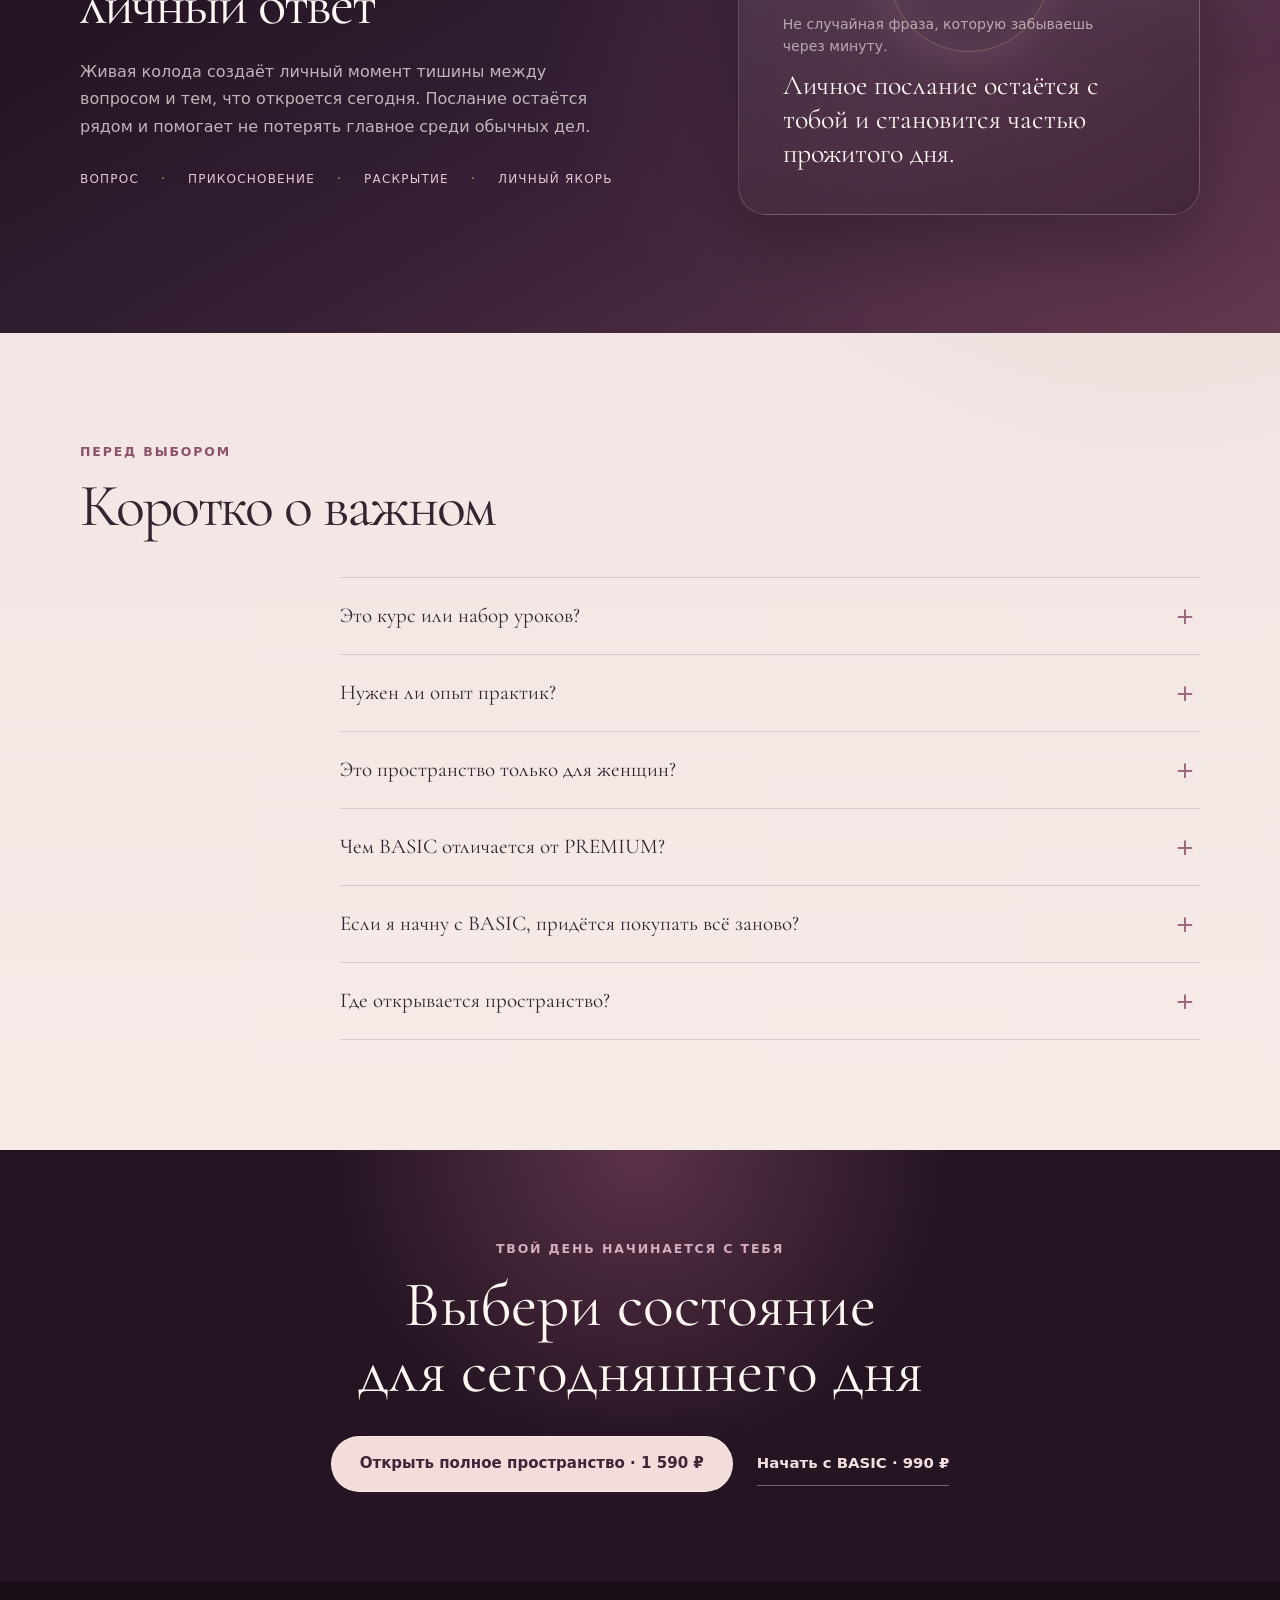
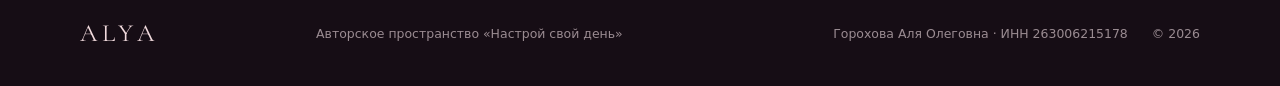
==== commit 9be2afd9: "Отменить добавление оферты в неверный репозиторий" ====
--- a/index.html
+++ b/index.html
@@ -1,3 +1,3 @@
 <!DOCTYPE html>
 <html lang="ru"><head><meta http-equiv="Content-Type" content="text/html; charset=UTF-8"><meta name="viewport" content="width=device-width, initial-scale=1"><link rel="preload" href="./Настрой свой день — живое пространство поддержки_files/app-space.webp" as="image" fetchpriority="high"><link rel="stylesheet" href="./Настрой свой день — живое пространство поддержки_files/index-z0LHM6Mi.css" data-rsc-css-href="/assets/index-z0LHM6Mi.css" data-precedence="vite-rsc/importer-resources"><title>Настрой свой день — живое пространство поддержки</title><meta name="description" content="Ежедневное пространство настройки в сопровождении Архангелов. BASIC и PREMIUM с Живой колодой.">
-</head><body><main id="top"><header class="site-header shell"><a class="brand" href="#top" aria-label="ALYA — в начало">ALYA</a><nav aria-label="Навигация по странице"><a href="#inside">Как это ощущается</a><a href="#formats">Форматы</a><a href="#questions">Вопросы</a></nav><a href="#formats" data-slot="button" data-variant="default" data-size="default" class="inline-flex shrink-0 items-center justify-center gap-2 rounded-md text-sm font-medium whitespace-nowrap transition-all outline-none focus-visible:border-ring focus-visible:ring-[3px] focus-visible:ring-ring/50 disabled:pointer-events-none disabled:opacity-50 aria-invalid:border-destructive aria-invalid:ring-destructive/20 dark:aria-invalid:ring-destructive/40 [&amp;_svg]:pointer-events-none [&amp;_svg]:shrink-0 [&amp;_svg:not([class*=&#39;size-&#39;])]:size-4 bg-primary text-primary-foreground hover:bg-primary/90 h-9 px-4 py-2 has-[&gt;svg]:px-3 header-cta">Выбрать</a></header><section class="hero shell"><div class="hero-copy"><p class="eyebrow">Живое пространство поддержки</p><h1>Верни себе свой день</h1><p class="hero-lead">Ещё ничего не произошло, а сообщения, дела и чужие эмоции уже успели решить, как ты себя чувствуешь. Здесь можно вернуть себе выбор: сначала услышать себя, выбрать поддержку — и уже из этого состояния прожить день.</p><div class="hero-actions"><a href="#formats" data-slot="button" data-variant="default" data-size="lg" class="inline-flex shrink-0 items-center justify-center gap-2 text-sm font-medium whitespace-nowrap transition-all outline-none focus-visible:border-ring focus-visible:ring-[3px] focus-visible:ring-ring/50 disabled:pointer-events-none disabled:opacity-50 aria-invalid:border-destructive aria-invalid:ring-destructive/20 dark:aria-invalid:ring-destructive/40 [&amp;_svg]:pointer-events-none [&amp;_svg]:shrink-0 [&amp;_svg:not([class*=&#39;size-&#39;])]:size-4 bg-primary text-primary-foreground hover:bg-primary/90 h-10 rounded-md px-6 has-[&gt;svg]:px-4 primary-cta">Выбрать пространство</a><a class="text-link" href="#inside">Почувствовать пространство</a></div><p class="hero-note">Открывается на телефоне и остаётся рядом в течение дня</p></div><div class="hero-portal" aria-label="Визуальное пространство настройки дня"><img src="./Настрой свой день — живое пространство поддержки_files/app-space.webp" alt="Мягкое световое пространство ALYA" width="720" height="1519" fetchpriority="high"><div class="portal-glass"><span>Сегодня</span><p>Как ты хочешь чувствовать себя?</p><small>Выбери состояние — и войди в практику</small></div><div class="portal-caption"><span class="spark" aria-hidden="true">✦</span> внутри = снаружи</div></div></section><section class="feeling-band"><div class="shell feeling-inner"><p>Не новый список дел. Другая точка, из которой ты их проживаешь.</p><h2>Из состояния складывается день, а из дней — жизнь.</h2></div></section><section class="inside shell" id="inside"><div class="section-intro"><p class="eyebrow">Один спокойный путь</p><h2>Простой путь обратно к себе</h2><p>Открой пространство, заметь, что тебе нужно сегодня, и выбери поддержку, которая откликается именно сейчас.</p></div><ol class="day-path"><li><span>01</span><div><h3>Заметь себя</h3><p>Не то, чего ждут другие, а то, в чём нуждаешься сегодня именно ты.</p></div></li><li><span>02</span><div><h3>Выбери поддержку</h3><p>Каждому состоянию соответствует своё пространство и присутствие Архангела.</p></div></li><li><span>03</span><div><h3>Возьми состояние с собой</h3><p>Оно останется рядом в течение дня и поможет возвращаться к себе среди обычных дел.</p></div></li></ol></section><section class="presence"><div class="shell presence-grid"><div class="angel-window"><img src="./Настрой свой день — живое пространство поддержки_files/michael.webp" alt="Пространство Архангела Михаила" width="720" height="1080" loading="lazy"><div class="angel-name"><span>Защита</span><strong>Архангел Михаил</strong></div></div><div class="presence-copy"><p class="eyebrow">Когда важно сохранить себя</p><h2>Вернуться к спокойной силе</h2><p>Бывают дни, когда чужое напряжение незаметно становится твоим. Когда сложнее услышать собственное «да», обозначить границу или не отдать всю силу происходящему вокруг.</p><p>В такие моменты особенно важно почувствовать опору. Не становиться жёстче, не доказывать свою силу, а снова оказаться на своей стороне.</p><div class="presence-qualities"><span>Защита</span><span>Границы</span><span>Внутренняя сила</span></div></div></div></section><section class="formats shell" id="formats"><div class="section-intro formats-intro"><p class="eyebrow">Два уровня одного мира</p><h2>Выбери свою глубину</h2><p>BASIC помогает выбирать своё состояние на день. PREMIUM добавляет разные ритмы настройки и личный ответ Живой колоды.</p></div><div class="format-basic"><div class="format-heading"><span class="format-label">BASIC</span><h3>Точка опоры на каждый день</h3><p>Не ждать, пока обстоятельства зададут настроение, а выбирать состояние, из которого хочется прожить сегодняшний день.</p></div><div class="format-details"><ul class="check-list"><li><span class="spark" aria-hidden="true">✦</span><span>Выбор состояния, с которым ты хочешь войти в день</span></li><li><span class="spark" aria-hidden="true">✦</span><span>Практика в сопровождении Архангела, связанного с этим состоянием</span></li><li><span class="spark" aria-hidden="true">✦</span><span>Живой путь без длинных лекций и бесконечных экранов</span></li><li><span class="spark" aria-hidden="true">✦</span><span>Фраза-якорь, которую можно сохранить на день</span></li><li><span class="spark" aria-hidden="true">✦</span><span>Дневник знаков и живых наблюдений за днём</span></li></ul><div class="price-row"><div><strong>990 ₽</strong><span>доступ к пространству BASIC</span></div><a href="https://link.payform.ru/?paymentLinkId=020e5584-876a-48a1-a1b6-ef7b09bec183" data-slot="button" data-variant="default" data-size="default" class="inline-flex shrink-0 items-center justify-center gap-2 rounded-md text-sm font-medium whitespace-nowrap transition-all outline-none focus-visible:border-ring focus-visible:ring-[3px] focus-visible:ring-ring/50 disabled:pointer-events-none disabled:opacity-50 aria-invalid:border-destructive aria-invalid:ring-destructive/20 dark:aria-invalid:ring-destructive/40 [&amp;_svg]:pointer-events-none [&amp;_svg]:shrink-0 [&amp;_svg:not([class*=&#39;size-&#39;])]:size-4 bg-primary text-primary-foreground hover:bg-primary/90 h-9 px-4 py-2 has-[&gt;svg]:px-3 buy-button basic-buy">Выбрать BASIC</a></div></div></div><div class="format-premium"><div class="premium-light" aria-hidden="true"></div><div class="format-heading"><span class="format-label">PREMIUM</span><h3>Личный ответ и больше глубины</h3><p>Больше свободы в том, как пройти настройку, и Живая колода для тех моментов, когда внутри уже есть личный вопрос.</p><div class="deck-object" aria-hidden="true"><i></i><i></i><div><span class="spark" aria-hidden="true">✦</span><span>ЖИВАЯ КОЛОДА</span><small>ALYA</small></div></div></div><div class="format-details"><ul class="check-list"><li><span class="spark" aria-hidden="true">✦</span><span>Всё пространство BASIC</span></li><li><span class="spark" aria-hidden="true">✦</span><span>Настройка за 90 секунд, когда времени совсем мало</span></li><li><span class="spark" aria-hidden="true">✦</span><span>Более глубокое погружение, когда хочется остаться с собой</span></li><li><span class="spark" aria-hidden="true">✦</span><span>Живая колода с личным посланием на день</span></li><li><span class="spark" aria-hidden="true">✦</span><span>Уточняющая карта, когда хочется услышать глубже</span></li><li><span class="spark" aria-hidden="true">✦</span><span>Сохранение карты как личного визуального якоря</span></li><li><span class="spark" aria-hidden="true">✦</span><span>«Линия знаков» — личная история состояний, наблюдений и посланий</span></li></ul><div class="price-row"><div><strong>1 590 ₽</strong><span>BASIC и Живая колода вместе</span></div><a href="https://link.payform.ru/?paymentLinkId=6d3c9cf0-ffa2-431d-a937-94f226ccec38" data-slot="button" data-variant="default" data-size="default" class="inline-flex shrink-0 items-center justify-center gap-2 rounded-md text-sm font-medium whitespace-nowrap transition-all outline-none focus-visible:border-ring focus-visible:ring-[3px] focus-visible:ring-ring/50 disabled:pointer-events-none disabled:opacity-50 aria-invalid:border-destructive aria-invalid:ring-destructive/20 dark:aria-invalid:ring-destructive/40 [&amp;_svg]:pointer-events-none [&amp;_svg]:shrink-0 [&amp;_svg:not([class*=&#39;size-&#39;])]:size-4 bg-primary text-primary-foreground hover:bg-primary/90 h-9 px-4 py-2 has-[&gt;svg]:px-3 buy-button premium-buy">Выбрать PREMIUM</a></div></div></div><aside class="upgrade-note" id="upgrade-note"><div><p class="eyebrow">Если BASIC уже с тобой</p><h3>Живую колоду можно добавить позже</h3></div><div><p>Доплата для владельцев BASIC — <strong>790 ₽</strong>. Если ты уже знаешь, что хочешь Колоду, выгоднее и проще сразу выбрать PREMIUM за 1 590 ₽.</p><p class="quiet">Отдельная доплата создана не как третий тариф, а чтобы не заставлять тебя заново покупать то, что у тебя уже есть.</p></div></aside></section><section class="deck-story"><div class="shell deck-grid"><div class="deck-copy"><p class="eyebrow">Сердце глубокой версии</p><h2>Когда нужен личный ответ</h2><p>Живая колода создаёт личный момент тишины между вопросом и тем, что откроется сегодня. Послание остаётся рядом и помогает не потерять главное среди обычных дел.</p><ul class="mini-list"><li>вопрос</li><li>прикосновение</li><li>раскрытие</li><li>личный якорь</li></ul></div><div class="deck-promise"><span class="deck-mark"><span class="spark" aria-hidden="true">✦</span></span><p>Не случайная фраза, которую забываешь через минуту.</p><strong>Личное послание остаётся с тобой и становится частью прожитого дня.</strong></div></div></section><section class="questions shell" id="questions"><div class="section-intro"><p class="eyebrow">Перед выбором</p><h2>Коротко о важном</h2></div><div class="faq-list"><details><summary>Это курс или набор уроков?</summary><p>Нет. Это ежедневное пространство, которое не нужно проходить по порядку или изучать заранее. Ты выбираешь состояние и входишь в подходящую настройку тогда, когда нужна поддержка.</p></details><details><summary>Нужен ли опыт практик?</summary><p>Нет. Всё уже выстроено внутри: пространство бережно ведёт тебя, а ты остаёшься в контакте с собой и выбранным состоянием.</p></details><details><summary>Это пространство только для женщин?</summary><p>Нет. Оно создано для мужчин и женщин. Здесь нет роли, которой нужно соответствовать: только твоё состояние, твой день и поддержка, которая нужна сейчас.</p></details><details><summary>Чем BASIC отличается от PREMIUM?</summary><p>В BASIC есть основной путь с Архангелами, якорями и дневником наблюдений. PREMIUM включает это полностью, добавляет настройку за 90 секунд, более глубокое погружение, Живую колоду, уточняющую карту и «Линию знаков».</p></details><details><summary>Если я начну с BASIC, придётся покупать всё заново?</summary><p>Нет. Позже можно добавить только Живую колоду за 790 ₽. Но если ты хочешь её сразу, PREMIUM выгоднее: 1 590 ₽ вместо общей суммы 1 780 ₽.</p></details><details><summary>Где открывается пространство?</summary><p>На телефоне, планшете или компьютере. На смартфоне его можно добавить на главный экран, чтобы поддержка всегда оставалась рядом.</p></details></div></section><section class="final-section"><div class="shell final-inner"><p class="eyebrow">Твой день начинается с тебя</p><h2>Выбери состояние для сегодняшнего дня</h2><div class="final-actions"><a href="https://link.payform.ru/?paymentLinkId=6d3c9cf0-ffa2-431d-a937-94f226ccec38" data-slot="button" data-variant="default" data-size="lg" class="inline-flex shrink-0 items-center justify-center gap-2 text-sm font-medium whitespace-nowrap transition-all outline-none focus-visible:border-ring focus-visible:ring-[3px] focus-visible:ring-ring/50 disabled:pointer-events-none disabled:opacity-50 aria-invalid:border-destructive aria-invalid:ring-destructive/20 dark:aria-invalid:ring-destructive/40 [&amp;_svg]:pointer-events-none [&amp;_svg]:shrink-0 [&amp;_svg:not([class*=&#39;size-&#39;])]:size-4 bg-primary text-primary-foreground hover:bg-primary/90 h-10 rounded-md px-6 has-[&gt;svg]:px-4 primary-cta">Открыть полное пространство · 1 590 ₽</a><a class="text-link light-link" href="https://link.payform.ru/?paymentLinkId=020e5584-876a-48a1-a1b6-ef7b09bec183">Начать с BASIC · 990 ₽</a></div></div></section><footer class="site-footer"><div class="shell footer-inner"><a class="brand" href="#top">ALYA</a><p>Авторское пространство «Настрой свой день»</p><p class="footer-legal">Горохова Аля Олеговна · ИНН 263006215178</p><p><a href="publichnaya-oferta-ALYA.pdf" target="_blank" rel="noopener">Публичная оферта</a></p><p>© 2026</p></div></footer></main><iframe height="1" width="1" style="position: absolute; top: 0px; left: 0px; border-width: medium; border-style: none; border-color: currentcolor; border-image: none; visibility: hidden;" src="./Настрой свой день — живое пространство поддержки_files/saved_resource.html"></iframe></body></html>+</head><body><main id="top"><header class="site-header shell"><a class="brand" href="#top" aria-label="ALYA — в начало">ALYA</a><nav aria-label="Навигация по странице"><a href="#inside">Как это ощущается</a><a href="#formats">Форматы</a><a href="#questions">Вопросы</a></nav><a href="#formats" data-slot="button" data-variant="default" data-size="default" class="inline-flex shrink-0 items-center justify-center gap-2 rounded-md text-sm font-medium whitespace-nowrap transition-all outline-none focus-visible:border-ring focus-visible:ring-[3px] focus-visible:ring-ring/50 disabled:pointer-events-none disabled:opacity-50 aria-invalid:border-destructive aria-invalid:ring-destructive/20 dark:aria-invalid:ring-destructive/40 [&amp;_svg]:pointer-events-none [&amp;_svg]:shrink-0 [&amp;_svg:not([class*=&#39;size-&#39;])]:size-4 bg-primary text-primary-foreground hover:bg-primary/90 h-9 px-4 py-2 has-[&gt;svg]:px-3 header-cta">Выбрать</a></header><section class="hero shell"><div class="hero-copy"><p class="eyebrow">Живое пространство поддержки</p><h1>Верни себе свой день</h1><p class="hero-lead">Ещё ничего не произошло, а сообщения, дела и чужие эмоции уже успели решить, как ты себя чувствуешь. Здесь можно вернуть себе выбор: сначала услышать себя, выбрать поддержку — и уже из этого состояния прожить день.</p><div class="hero-actions"><a href="#formats" data-slot="button" data-variant="default" data-size="lg" class="inline-flex shrink-0 items-center justify-center gap-2 text-sm font-medium whitespace-nowrap transition-all outline-none focus-visible:border-ring focus-visible:ring-[3px] focus-visible:ring-ring/50 disabled:pointer-events-none disabled:opacity-50 aria-invalid:border-destructive aria-invalid:ring-destructive/20 dark:aria-invalid:ring-destructive/40 [&amp;_svg]:pointer-events-none [&amp;_svg]:shrink-0 [&amp;_svg:not([class*=&#39;size-&#39;])]:size-4 bg-primary text-primary-foreground hover:bg-primary/90 h-10 rounded-md px-6 has-[&gt;svg]:px-4 primary-cta">Выбрать пространство</a><a class="text-link" href="#inside">Почувствовать пространство</a></div><p class="hero-note">Открывается на телефоне и остаётся рядом в течение дня</p></div><div class="hero-portal" aria-label="Визуальное пространство настройки дня"><img src="./Настрой свой день — живое пространство поддержки_files/app-space.webp" alt="Мягкое световое пространство ALYA" width="720" height="1519" fetchpriority="high"><div class="portal-glass"><span>Сегодня</span><p>Как ты хочешь чувствовать себя?</p><small>Выбери состояние — и войди в практику</small></div><div class="portal-caption"><span class="spark" aria-hidden="true">✦</span> внутри = снаружи</div></div></section><section class="feeling-band"><div class="shell feeling-inner"><p>Не новый список дел. Другая точка, из которой ты их проживаешь.</p><h2>Из состояния складывается день, а из дней — жизнь.</h2></div></section><section class="inside shell" id="inside"><div class="section-intro"><p class="eyebrow">Один спокойный путь</p><h2>Простой путь обратно к себе</h2><p>Открой пространство, заметь, что тебе нужно сегодня, и выбери поддержку, которая откликается именно сейчас.</p></div><ol class="day-path"><li><span>01</span><div><h3>Заметь себя</h3><p>Не то, чего ждут другие, а то, в чём нуждаешься сегодня именно ты.</p></div></li><li><span>02</span><div><h3>Выбери поддержку</h3><p>Каждому состоянию соответствует своё пространство и присутствие Архангела.</p></div></li><li><span>03</span><div><h3>Возьми состояние с собой</h3><p>Оно останется рядом в течение дня и поможет возвращаться к себе среди обычных дел.</p></div></li></ol></section><section class="presence"><div class="shell presence-grid"><div class="angel-window"><img src="./Настрой свой день — живое пространство поддержки_files/michael.webp" alt="Пространство Архангела Михаила" width="720" height="1080" loading="lazy"><div class="angel-name"><span>Защита</span><strong>Архангел Михаил</strong></div></div><div class="presence-copy"><p class="eyebrow">Когда важно сохранить себя</p><h2>Вернуться к спокойной силе</h2><p>Бывают дни, когда чужое напряжение незаметно становится твоим. Когда сложнее услышать собственное «да», обозначить границу или не отдать всю силу происходящему вокруг.</p><p>В такие моменты особенно важно почувствовать опору. Не становиться жёстче, не доказывать свою силу, а снова оказаться на своей стороне.</p><div class="presence-qualities"><span>Защита</span><span>Границы</span><span>Внутренняя сила</span></div></div></div></section><section class="formats shell" id="formats"><div class="section-intro formats-intro"><p class="eyebrow">Два уровня одного мира</p><h2>Выбери свою глубину</h2><p>BASIC помогает выбирать своё состояние на день. PREMIUM добавляет разные ритмы настройки и личный ответ Живой колоды.</p></div><div class="format-basic"><div class="format-heading"><span class="format-label">BASIC</span><h3>Точка опоры на каждый день</h3><p>Не ждать, пока обстоятельства зададут настроение, а выбирать состояние, из которого хочется прожить сегодняшний день.</p></div><div class="format-details"><ul class="check-list"><li><span class="spark" aria-hidden="true">✦</span><span>Выбор состояния, с которым ты хочешь войти в день</span></li><li><span class="spark" aria-hidden="true">✦</span><span>Практика в сопровождении Архангела, связанного с этим состоянием</span></li><li><span class="spark" aria-hidden="true">✦</span><span>Живой путь без длинных лекций и бесконечных экранов</span></li><li><span class="spark" aria-hidden="true">✦</span><span>Фраза-якорь, которую можно сохранить на день</span></li><li><span class="spark" aria-hidden="true">✦</span><span>Дневник знаков и живых наблюдений за днём</span></li></ul><div class="price-row"><div><strong>990 ₽</strong><span>доступ к пространству BASIC</span></div><a href="https://link.payform.ru/?paymentLinkId=020e5584-876a-48a1-a1b6-ef7b09bec183" data-slot="button" data-variant="default" data-size="default" class="inline-flex shrink-0 items-center justify-center gap-2 rounded-md text-sm font-medium whitespace-nowrap transition-all outline-none focus-visible:border-ring focus-visible:ring-[3px] focus-visible:ring-ring/50 disabled:pointer-events-none disabled:opacity-50 aria-invalid:border-destructive aria-invalid:ring-destructive/20 dark:aria-invalid:ring-destructive/40 [&amp;_svg]:pointer-events-none [&amp;_svg]:shrink-0 [&amp;_svg:not([class*=&#39;size-&#39;])]:size-4 bg-primary text-primary-foreground hover:bg-primary/90 h-9 px-4 py-2 has-[&gt;svg]:px-3 buy-button basic-buy">Выбрать BASIC</a></div></div></div><div class="format-premium"><div class="premium-light" aria-hidden="true"></div><div class="format-heading"><span class="format-label">PREMIUM</span><h3>Личный ответ и больше глубины</h3><p>Больше свободы в том, как пройти настройку, и Живая колода для тех моментов, когда внутри уже есть личный вопрос.</p><div class="deck-object" aria-hidden="true"><i></i><i></i><div><span class="spark" aria-hidden="true">✦</span><span>ЖИВАЯ КОЛОДА</span><small>ALYA</small></div></div></div><div class="format-details"><ul class="check-list"><li><span class="spark" aria-hidden="true">✦</span><span>Всё пространство BASIC</span></li><li><span class="spark" aria-hidden="true">✦</span><span>Настройка за 90 секунд, когда времени совсем мало</span></li><li><span class="spark" aria-hidden="true">✦</span><span>Более глубокое погружение, когда хочется остаться с собой</span></li><li><span class="spark" aria-hidden="true">✦</span><span>Живая колода с личным посланием на день</span></li><li><span class="spark" aria-hidden="true">✦</span><span>Уточняющая карта, когда хочется услышать глубже</span></li><li><span class="spark" aria-hidden="true">✦</span><span>Сохранение карты как личного визуального якоря</span></li><li><span class="spark" aria-hidden="true">✦</span><span>«Линия знаков» — личная история состояний, наблюдений и посланий</span></li></ul><div class="price-row"><div><strong>1 590 ₽</strong><span>BASIC и Живая колода вместе</span></div><a href="https://link.payform.ru/?paymentLinkId=6d3c9cf0-ffa2-431d-a937-94f226ccec38" data-slot="button" data-variant="default" data-size="default" class="inline-flex shrink-0 items-center justify-center gap-2 rounded-md text-sm font-medium whitespace-nowrap transition-all outline-none focus-visible:border-ring focus-visible:ring-[3px] focus-visible:ring-ring/50 disabled:pointer-events-none disabled:opacity-50 aria-invalid:border-destructive aria-invalid:ring-destructive/20 dark:aria-invalid:ring-destructive/40 [&amp;_svg]:pointer-events-none [&amp;_svg]:shrink-0 [&amp;_svg:not([class*=&#39;size-&#39;])]:size-4 bg-primary text-primary-foreground hover:bg-primary/90 h-9 px-4 py-2 has-[&gt;svg]:px-3 buy-button premium-buy">Выбрать PREMIUM</a></div></div></div><aside class="upgrade-note" id="upgrade-note"><div><p class="eyebrow">Если BASIC уже с тобой</p><h3>Живую колоду можно добавить позже</h3></div><div><p>Доплата для владельцев BASIC — <strong>790 ₽</strong>. Если ты уже знаешь, что хочешь Колоду, выгоднее и проще сразу выбрать PREMIUM за 1 590 ₽.</p><p class="quiet">Отдельная доплата создана не как третий тариф, а чтобы не заставлять тебя заново покупать то, что у тебя уже есть.</p></div></aside></section><section class="deck-story"><div class="shell deck-grid"><div class="deck-copy"><p class="eyebrow">Сердце глубокой версии</p><h2>Когда нужен личный ответ</h2><p>Живая колода создаёт личный момент тишины между вопросом и тем, что откроется сегодня. Послание остаётся рядом и помогает не потерять главное среди обычных дел.</p><ul class="mini-list"><li>вопрос</li><li>прикосновение</li><li>раскрытие</li><li>личный якорь</li></ul></div><div class="deck-promise"><span class="deck-mark"><span class="spark" aria-hidden="true">✦</span></span><p>Не случайная фраза, которую забываешь через минуту.</p><strong>Личное послание остаётся с тобой и становится частью прожитого дня.</strong></div></div></section><section class="questions shell" id="questions"><div class="section-intro"><p class="eyebrow">Перед выбором</p><h2>Коротко о важном</h2></div><div class="faq-list"><details><summary>Это курс или набор уроков?</summary><p>Нет. Это ежедневное пространство, которое не нужно проходить по порядку или изучать заранее. Ты выбираешь состояние и входишь в подходящую настройку тогда, когда нужна поддержка.</p></details><details><summary>Нужен ли опыт практик?</summary><p>Нет. Всё уже выстроено внутри: пространство бережно ведёт тебя, а ты остаёшься в контакте с собой и выбранным состоянием.</p></details><details><summary>Это пространство только для женщин?</summary><p>Нет. Оно создано для мужчин и женщин. Здесь нет роли, которой нужно соответствовать: только твоё состояние, твой день и поддержка, которая нужна сейчас.</p></details><details><summary>Чем BASIC отличается от PREMIUM?</summary><p>В BASIC есть основной путь с Архангелами, якорями и дневником наблюдений. PREMIUM включает это полностью, добавляет настройку за 90 секунд, более глубокое погружение, Живую колоду, уточняющую карту и «Линию знаков».</p></details><details><summary>Если я начну с BASIC, придётся покупать всё заново?</summary><p>Нет. Позже можно добавить только Живую колоду за 790 ₽. Но если ты хочешь её сразу, PREMIUM выгоднее: 1 590 ₽ вместо общей суммы 1 780 ₽.</p></details><details><summary>Где открывается пространство?</summary><p>На телефоне, планшете или компьютере. На смартфоне его можно добавить на главный экран, чтобы поддержка всегда оставалась рядом.</p></details></div></section><section class="final-section"><div class="shell final-inner"><p class="eyebrow">Твой день начинается с тебя</p><h2>Выбери состояние для сегодняшнего дня</h2><div class="final-actions"><a href="https://link.payform.ru/?paymentLinkId=6d3c9cf0-ffa2-431d-a937-94f226ccec38" data-slot="button" data-variant="default" data-size="lg" class="inline-flex shrink-0 items-center justify-center gap-2 text-sm font-medium whitespace-nowrap transition-all outline-none focus-visible:border-ring focus-visible:ring-[3px] focus-visible:ring-ring/50 disabled:pointer-events-none disabled:opacity-50 aria-invalid:border-destructive aria-invalid:ring-destructive/20 dark:aria-invalid:ring-destructive/40 [&amp;_svg]:pointer-events-none [&amp;_svg]:shrink-0 [&amp;_svg:not([class*=&#39;size-&#39;])]:size-4 bg-primary text-primary-foreground hover:bg-primary/90 h-10 rounded-md px-6 has-[&gt;svg]:px-4 primary-cta">Открыть полное пространство · 1 590 ₽</a><a class="text-link light-link" href="https://link.payform.ru/?paymentLinkId=020e5584-876a-48a1-a1b6-ef7b09bec183">Начать с BASIC · 990 ₽</a></div></div></section><footer class="site-footer"><div class="shell footer-inner"><a class="brand" href="#top">ALYA</a><p>Авторское пространство «Настрой свой день»</p><p class="footer-legal">Горохова Аля Олеговна · ИНН 263006215178</p><p>© 2026</p></div></footer></main><iframe height="1" width="1" style="position: absolute; top: 0px; left: 0px; border-width: medium; border-style: none; border-color: currentcolor; border-image: none; visibility: hidden;" src="./Настрой свой день — живое пространство поддержки_files/saved_resource.html"></iframe></body></html>
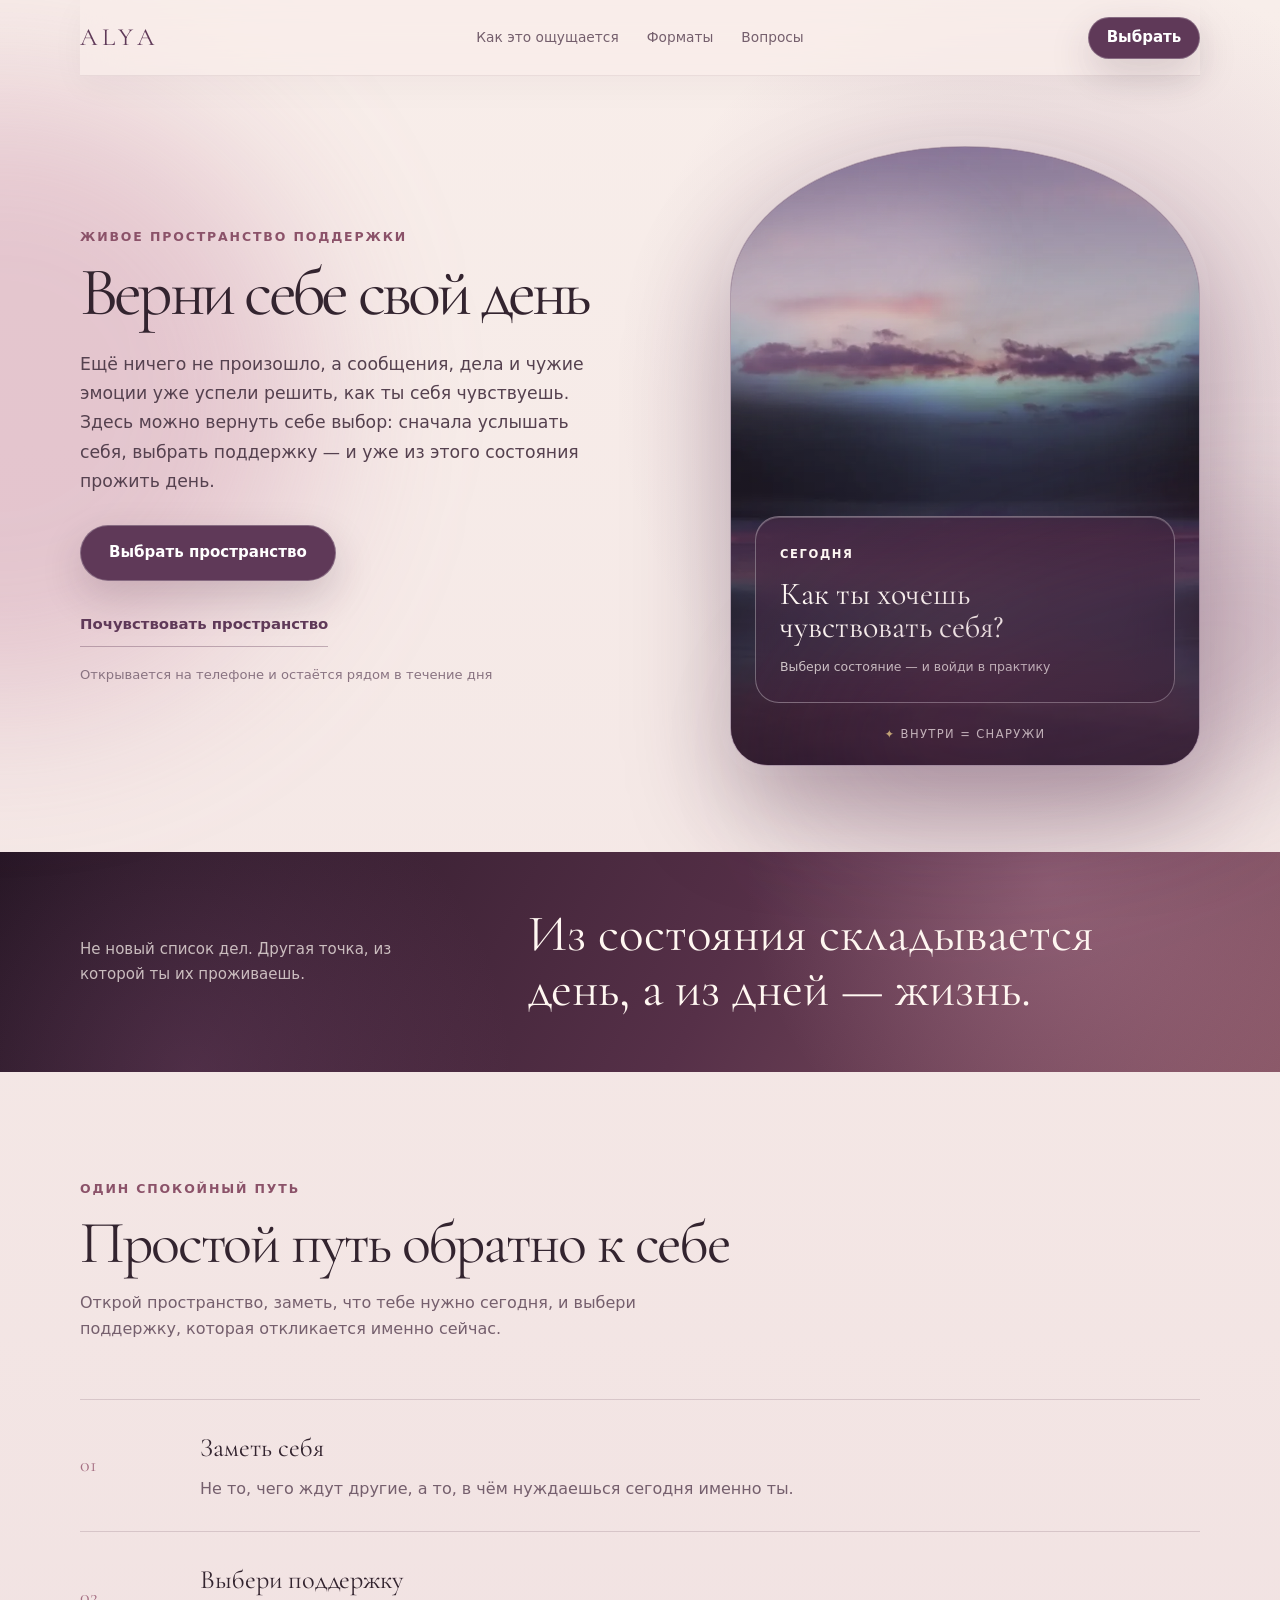
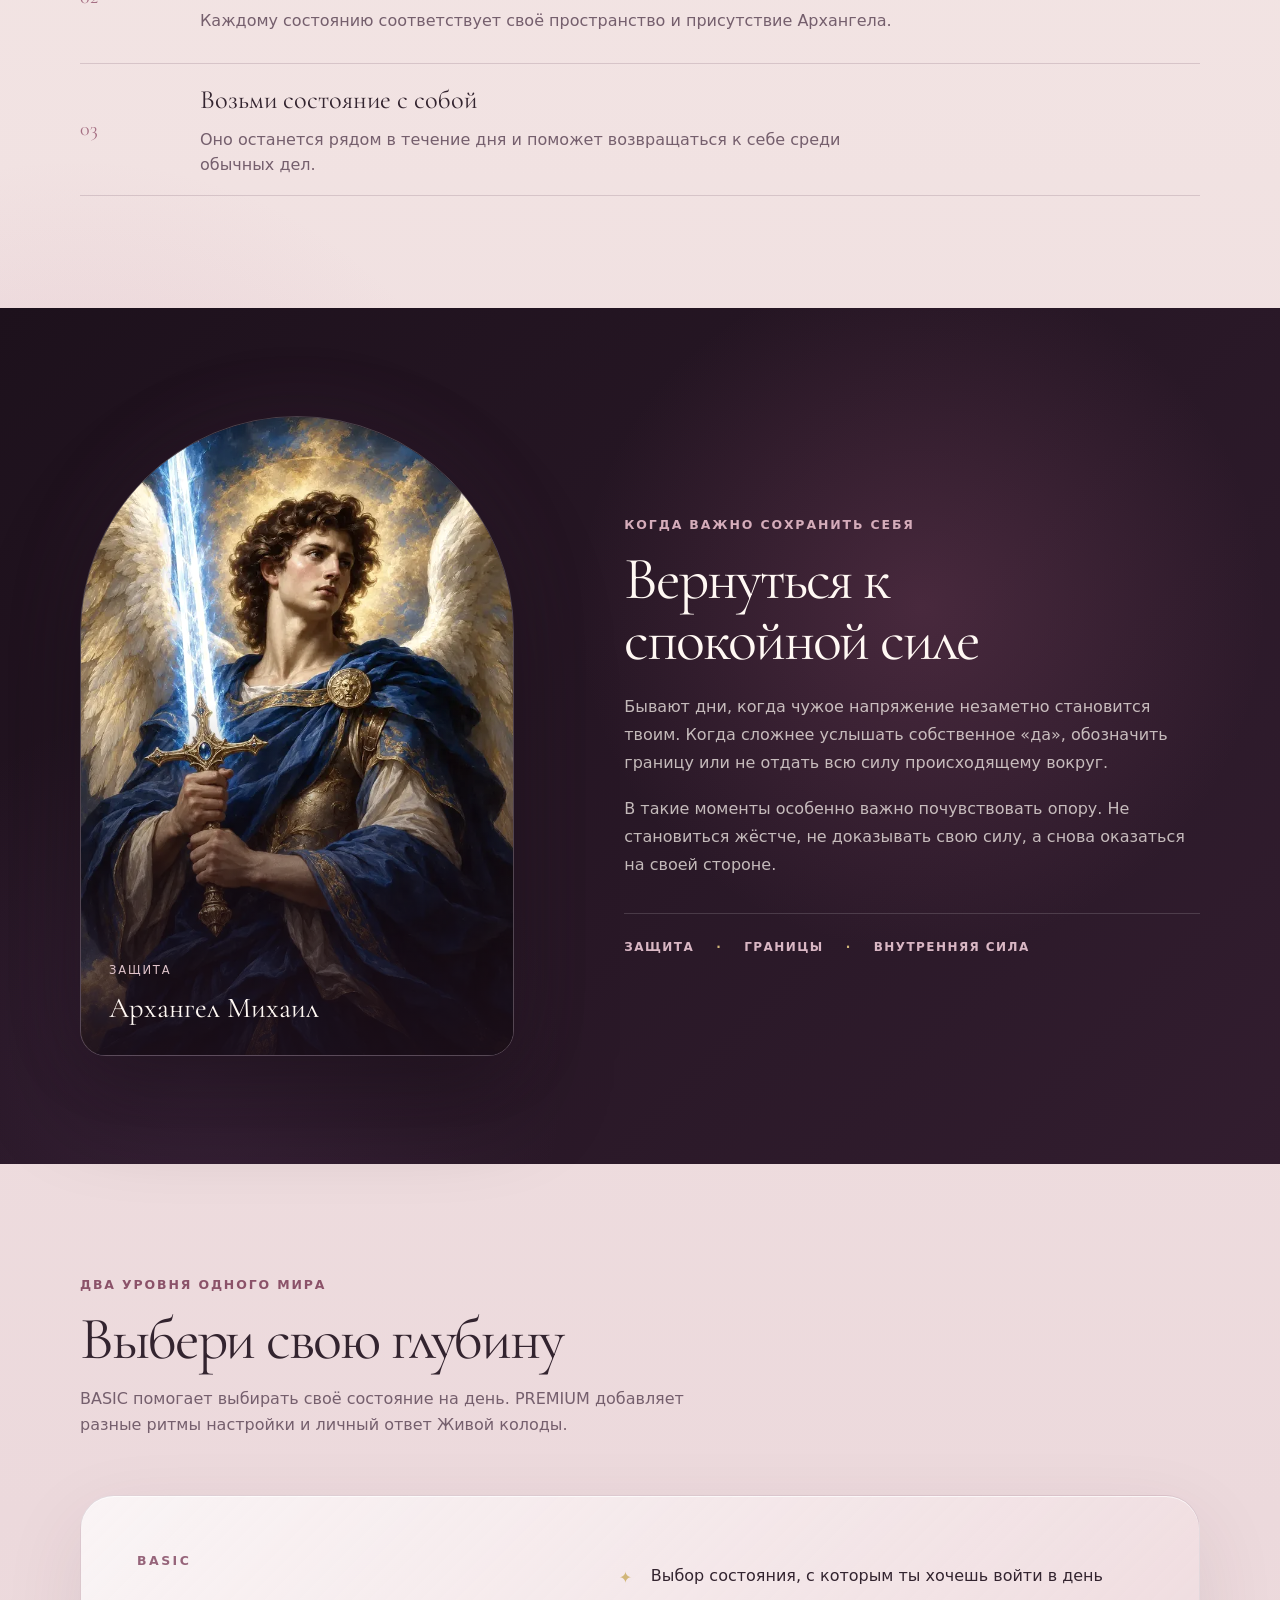
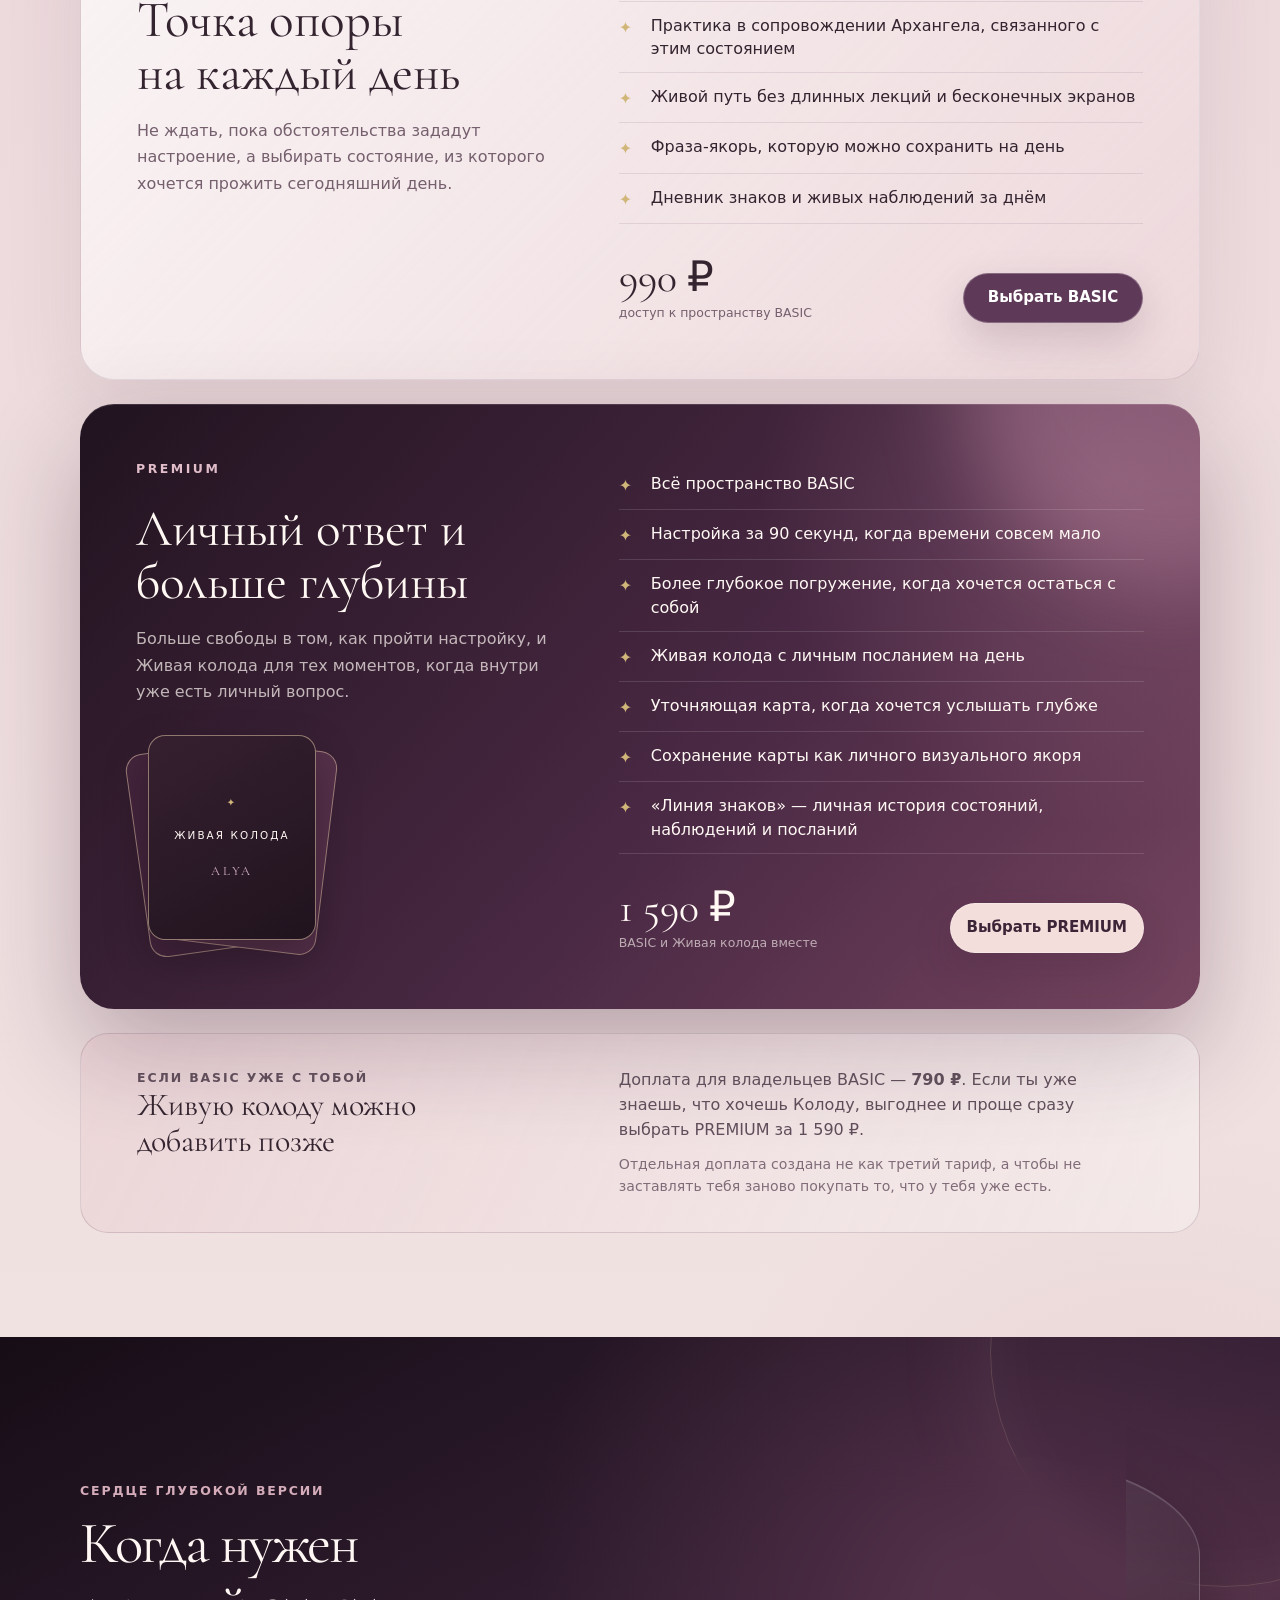
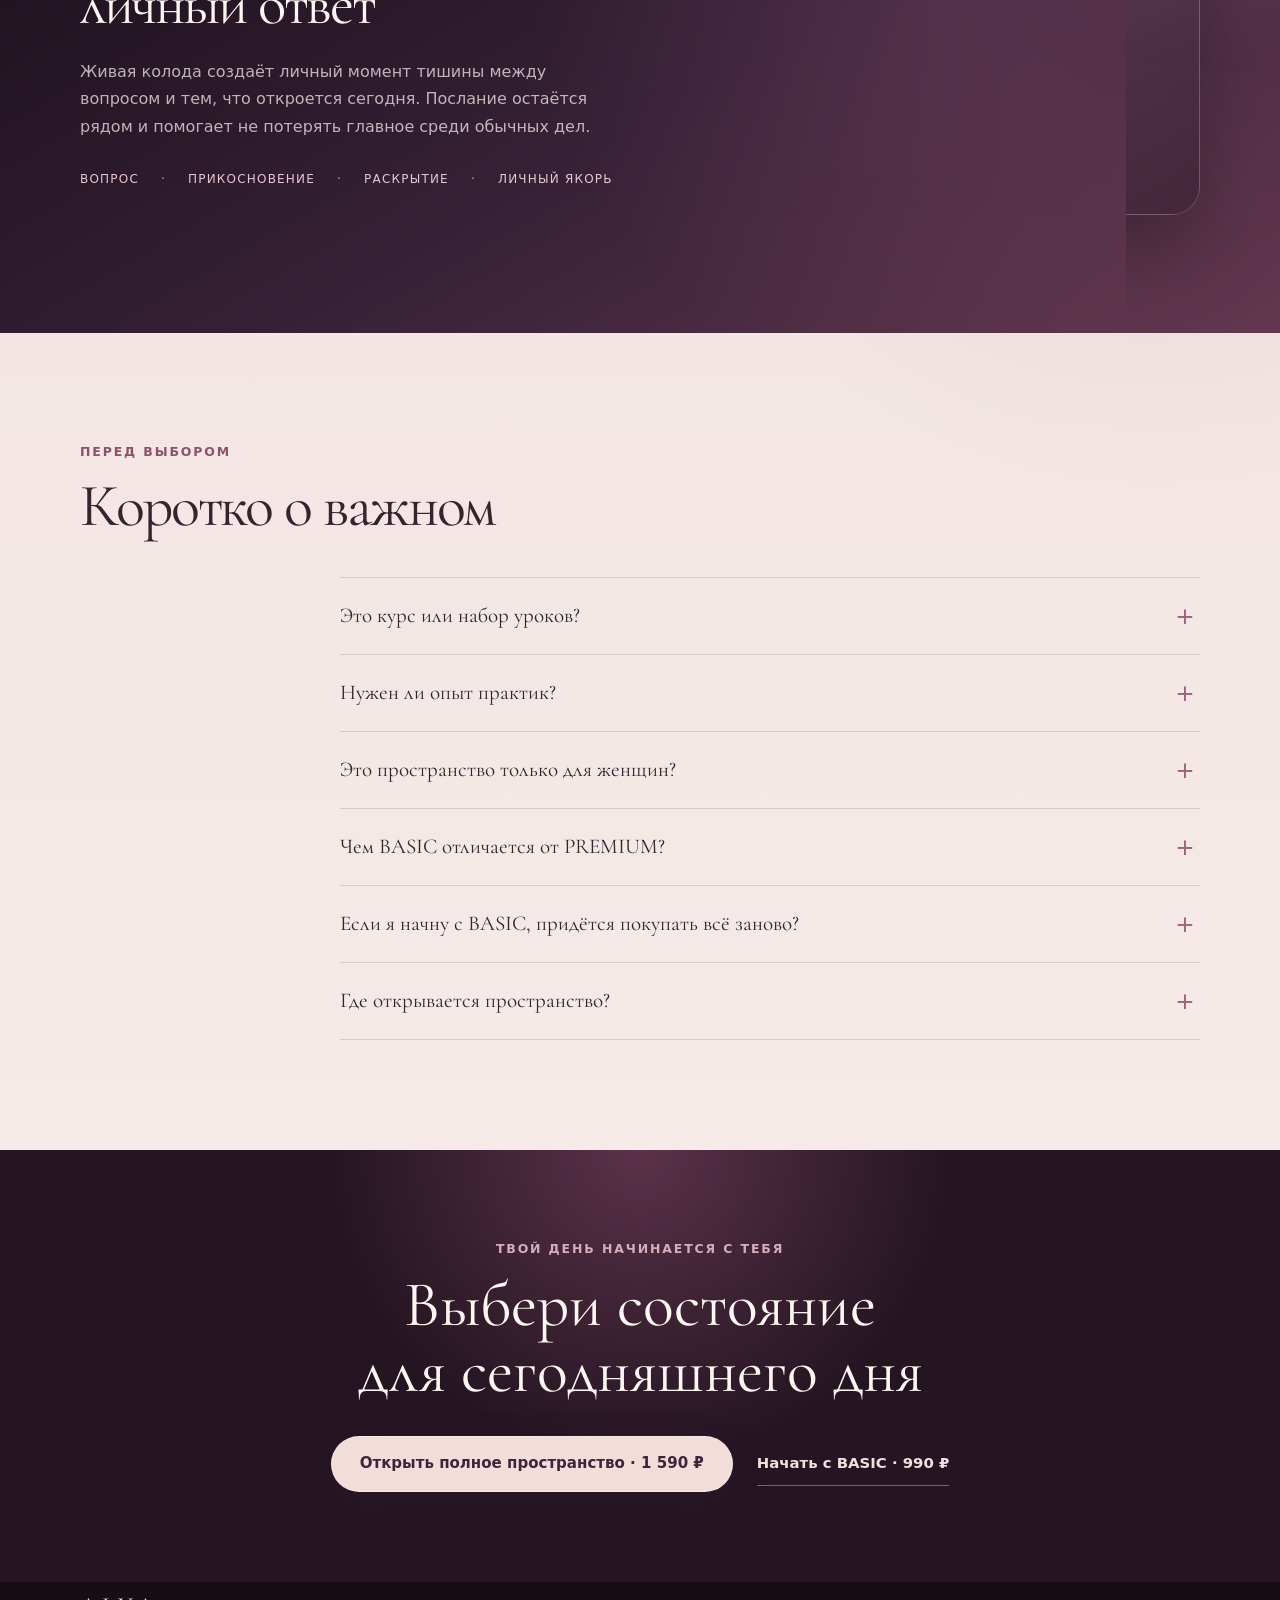
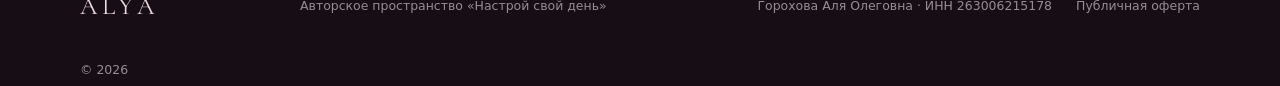
==== commit 7ce77a4d: "Добавить публичную оферту" ====
--- a/index.html
+++ b/index.html
@@ -1,3 +1,3 @@
 <!DOCTYPE html>
 <html lang="ru"><head><meta http-equiv="Content-Type" content="text/html; charset=UTF-8"><meta name="viewport" content="width=device-width, initial-scale=1"><link rel="preload" href="./Настрой свой день — живое пространство поддержки_files/app-space.webp" as="image" fetchpriority="high"><link rel="stylesheet" href="./Настрой свой день — живое пространство поддержки_files/index-z0LHM6Mi.css" data-rsc-css-href="/assets/index-z0LHM6Mi.css" data-precedence="vite-rsc/importer-resources"><title>Настрой свой день — живое пространство поддержки</title><meta name="description" content="Ежедневное пространство настройки в сопровождении Архангелов. BASIC и PREMIUM с Живой колодой.">
-</head><body><main id="top"><header class="site-header shell"><a class="brand" href="#top" aria-label="ALYA — в начало">ALYA</a><nav aria-label="Навигация по странице"><a href="#inside">Как это ощущается</a><a href="#formats">Форматы</a><a href="#questions">Вопросы</a></nav><a href="#formats" data-slot="button" data-variant="default" data-size="default" class="inline-flex shrink-0 items-center justify-center gap-2 rounded-md text-sm font-medium whitespace-nowrap transition-all outline-none focus-visible:border-ring focus-visible:ring-[3px] focus-visible:ring-ring/50 disabled:pointer-events-none disabled:opacity-50 aria-invalid:border-destructive aria-invalid:ring-destructive/20 dark:aria-invalid:ring-destructive/40 [&amp;_svg]:pointer-events-none [&amp;_svg]:shrink-0 [&amp;_svg:not([class*=&#39;size-&#39;])]:size-4 bg-primary text-primary-foreground hover:bg-primary/90 h-9 px-4 py-2 has-[&gt;svg]:px-3 header-cta">Выбрать</a></header><section class="hero shell"><div class="hero-copy"><p class="eyebrow">Живое пространство поддержки</p><h1>Верни себе свой день</h1><p class="hero-lead">Ещё ничего не произошло, а сообщения, дела и чужие эмоции уже успели решить, как ты себя чувствуешь. Здесь можно вернуть себе выбор: сначала услышать себя, выбрать поддержку — и уже из этого состояния прожить день.</p><div class="hero-actions"><a href="#formats" data-slot="button" data-variant="default" data-size="lg" class="inline-flex shrink-0 items-center justify-center gap-2 text-sm font-medium whitespace-nowrap transition-all outline-none focus-visible:border-ring focus-visible:ring-[3px] focus-visible:ring-ring/50 disabled:pointer-events-none disabled:opacity-50 aria-invalid:border-destructive aria-invalid:ring-destructive/20 dark:aria-invalid:ring-destructive/40 [&amp;_svg]:pointer-events-none [&amp;_svg]:shrink-0 [&amp;_svg:not([class*=&#39;size-&#39;])]:size-4 bg-primary text-primary-foreground hover:bg-primary/90 h-10 rounded-md px-6 has-[&gt;svg]:px-4 primary-cta">Выбрать пространство</a><a class="text-link" href="#inside">Почувствовать пространство</a></div><p class="hero-note">Открывается на телефоне и остаётся рядом в течение дня</p></div><div class="hero-portal" aria-label="Визуальное пространство настройки дня"><img src="./Настрой свой день — живое пространство поддержки_files/app-space.webp" alt="Мягкое световое пространство ALYA" width="720" height="1519" fetchpriority="high"><div class="portal-glass"><span>Сегодня</span><p>Как ты хочешь чувствовать себя?</p><small>Выбери состояние — и войди в практику</small></div><div class="portal-caption"><span class="spark" aria-hidden="true">✦</span> внутри = снаружи</div></div></section><section class="feeling-band"><div class="shell feeling-inner"><p>Не новый список дел. Другая точка, из которой ты их проживаешь.</p><h2>Из состояния складывается день, а из дней — жизнь.</h2></div></section><section class="inside shell" id="inside"><div class="section-intro"><p class="eyebrow">Один спокойный путь</p><h2>Простой путь обратно к себе</h2><p>Открой пространство, заметь, что тебе нужно сегодня, и выбери поддержку, которая откликается именно сейчас.</p></div><ol class="day-path"><li><span>01</span><div><h3>Заметь себя</h3><p>Не то, чего ждут другие, а то, в чём нуждаешься сегодня именно ты.</p></div></li><li><span>02</span><div><h3>Выбери поддержку</h3><p>Каждому состоянию соответствует своё пространство и присутствие Архангела.</p></div></li><li><span>03</span><div><h3>Возьми состояние с собой</h3><p>Оно останется рядом в течение дня и поможет возвращаться к себе среди обычных дел.</p></div></li></ol></section><section class="presence"><div class="shell presence-grid"><div class="angel-window"><img src="./Настрой свой день — живое пространство поддержки_files/michael.webp" alt="Пространство Архангела Михаила" width="720" height="1080" loading="lazy"><div class="angel-name"><span>Защита</span><strong>Архангел Михаил</strong></div></div><div class="presence-copy"><p class="eyebrow">Когда важно сохранить себя</p><h2>Вернуться к спокойной силе</h2><p>Бывают дни, когда чужое напряжение незаметно становится твоим. Когда сложнее услышать собственное «да», обозначить границу или не отдать всю силу происходящему вокруг.</p><p>В такие моменты особенно важно почувствовать опору. Не становиться жёстче, не доказывать свою силу, а снова оказаться на своей стороне.</p><div class="presence-qualities"><span>Защита</span><span>Границы</span><span>Внутренняя сила</span></div></div></div></section><section class="formats shell" id="formats"><div class="section-intro formats-intro"><p class="eyebrow">Два уровня одного мира</p><h2>Выбери свою глубину</h2><p>BASIC помогает выбирать своё состояние на день. PREMIUM добавляет разные ритмы настройки и личный ответ Живой колоды.</p></div><div class="format-basic"><div class="format-heading"><span class="format-label">BASIC</span><h3>Точка опоры на каждый день</h3><p>Не ждать, пока обстоятельства зададут настроение, а выбирать состояние, из которого хочется прожить сегодняшний день.</p></div><div class="format-details"><ul class="check-list"><li><span class="spark" aria-hidden="true">✦</span><span>Выбор состояния, с которым ты хочешь войти в день</span></li><li><span class="spark" aria-hidden="true">✦</span><span>Практика в сопровождении Архангела, связанного с этим состоянием</span></li><li><span class="spark" aria-hidden="true">✦</span><span>Живой путь без длинных лекций и бесконечных экранов</span></li><li><span class="spark" aria-hidden="true">✦</span><span>Фраза-якорь, которую можно сохранить на день</span></li><li><span class="spark" aria-hidden="true">✦</span><span>Дневник знаков и живых наблюдений за днём</span></li></ul><div class="price-row"><div><strong>990 ₽</strong><span>доступ к пространству BASIC</span></div><a href="https://link.payform.ru/?paymentLinkId=020e5584-876a-48a1-a1b6-ef7b09bec183" data-slot="button" data-variant="default" data-size="default" class="inline-flex shrink-0 items-center justify-center gap-2 rounded-md text-sm font-medium whitespace-nowrap transition-all outline-none focus-visible:border-ring focus-visible:ring-[3px] focus-visible:ring-ring/50 disabled:pointer-events-none disabled:opacity-50 aria-invalid:border-destructive aria-invalid:ring-destructive/20 dark:aria-invalid:ring-destructive/40 [&amp;_svg]:pointer-events-none [&amp;_svg]:shrink-0 [&amp;_svg:not([class*=&#39;size-&#39;])]:size-4 bg-primary text-primary-foreground hover:bg-primary/90 h-9 px-4 py-2 has-[&gt;svg]:px-3 buy-button basic-buy">Выбрать BASIC</a></div></div></div><div class="format-premium"><div class="premium-light" aria-hidden="true"></div><div class="format-heading"><span class="format-label">PREMIUM</span><h3>Личный ответ и больше глубины</h3><p>Больше свободы в том, как пройти настройку, и Живая колода для тех моментов, когда внутри уже есть личный вопрос.</p><div class="deck-object" aria-hidden="true"><i></i><i></i><div><span class="spark" aria-hidden="true">✦</span><span>ЖИВАЯ КОЛОДА</span><small>ALYA</small></div></div></div><div class="format-details"><ul class="check-list"><li><span class="spark" aria-hidden="true">✦</span><span>Всё пространство BASIC</span></li><li><span class="spark" aria-hidden="true">✦</span><span>Настройка за 90 секунд, когда времени совсем мало</span></li><li><span class="spark" aria-hidden="true">✦</span><span>Более глубокое погружение, когда хочется остаться с собой</span></li><li><span class="spark" aria-hidden="true">✦</span><span>Живая колода с личным посланием на день</span></li><li><span class="spark" aria-hidden="true">✦</span><span>Уточняющая карта, когда хочется услышать глубже</span></li><li><span class="spark" aria-hidden="true">✦</span><span>Сохранение карты как личного визуального якоря</span></li><li><span class="spark" aria-hidden="true">✦</span><span>«Линия знаков» — личная история состояний, наблюдений и посланий</span></li></ul><div class="price-row"><div><strong>1 590 ₽</strong><span>BASIC и Живая колода вместе</span></div><a href="https://link.payform.ru/?paymentLinkId=6d3c9cf0-ffa2-431d-a937-94f226ccec38" data-slot="button" data-variant="default" data-size="default" class="inline-flex shrink-0 items-center justify-center gap-2 rounded-md text-sm font-medium whitespace-nowrap transition-all outline-none focus-visible:border-ring focus-visible:ring-[3px] focus-visible:ring-ring/50 disabled:pointer-events-none disabled:opacity-50 aria-invalid:border-destructive aria-invalid:ring-destructive/20 dark:aria-invalid:ring-destructive/40 [&amp;_svg]:pointer-events-none [&amp;_svg]:shrink-0 [&amp;_svg:not([class*=&#39;size-&#39;])]:size-4 bg-primary text-primary-foreground hover:bg-primary/90 h-9 px-4 py-2 has-[&gt;svg]:px-3 buy-button premium-buy">Выбрать PREMIUM</a></div></div></div><aside class="upgrade-note" id="upgrade-note"><div><p class="eyebrow">Если BASIC уже с тобой</p><h3>Живую колоду можно добавить позже</h3></div><div><p>Доплата для владельцев BASIC — <strong>790 ₽</strong>. Если ты уже знаешь, что хочешь Колоду, выгоднее и проще сразу выбрать PREMIUM за 1 590 ₽.</p><p class="quiet">Отдельная доплата создана не как третий тариф, а чтобы не заставлять тебя заново покупать то, что у тебя уже есть.</p></div></aside></section><section class="deck-story"><div class="shell deck-grid"><div class="deck-copy"><p class="eyebrow">Сердце глубокой версии</p><h2>Когда нужен личный ответ</h2><p>Живая колода создаёт личный момент тишины между вопросом и тем, что откроется сегодня. Послание остаётся рядом и помогает не потерять главное среди обычных дел.</p><ul class="mini-list"><li>вопрос</li><li>прикосновение</li><li>раскрытие</li><li>личный якорь</li></ul></div><div class="deck-promise"><span class="deck-mark"><span class="spark" aria-hidden="true">✦</span></span><p>Не случайная фраза, которую забываешь через минуту.</p><strong>Личное послание остаётся с тобой и становится частью прожитого дня.</strong></div></div></section><section class="questions shell" id="questions"><div class="section-intro"><p class="eyebrow">Перед выбором</p><h2>Коротко о важном</h2></div><div class="faq-list"><details><summary>Это курс или набор уроков?</summary><p>Нет. Это ежедневное пространство, которое не нужно проходить по порядку или изучать заранее. Ты выбираешь состояние и входишь в подходящую настройку тогда, когда нужна поддержка.</p></details><details><summary>Нужен ли опыт практик?</summary><p>Нет. Всё уже выстроено внутри: пространство бережно ведёт тебя, а ты остаёшься в контакте с собой и выбранным состоянием.</p></details><details><summary>Это пространство только для женщин?</summary><p>Нет. Оно создано для мужчин и женщин. Здесь нет роли, которой нужно соответствовать: только твоё состояние, твой день и поддержка, которая нужна сейчас.</p></details><details><summary>Чем BASIC отличается от PREMIUM?</summary><p>В BASIC есть основной путь с Архангелами, якорями и дневником наблюдений. PREMIUM включает это полностью, добавляет настройку за 90 секунд, более глубокое погружение, Живую колоду, уточняющую карту и «Линию знаков».</p></details><details><summary>Если я начну с BASIC, придётся покупать всё заново?</summary><p>Нет. Позже можно добавить только Живую колоду за 790 ₽. Но если ты хочешь её сразу, PREMIUM выгоднее: 1 590 ₽ вместо общей суммы 1 780 ₽.</p></details><details><summary>Где открывается пространство?</summary><p>На телефоне, планшете или компьютере. На смартфоне его можно добавить на главный экран, чтобы поддержка всегда оставалась рядом.</p></details></div></section><section class="final-section"><div class="shell final-inner"><p class="eyebrow">Твой день начинается с тебя</p><h2>Выбери состояние для сегодняшнего дня</h2><div class="final-actions"><a href="https://link.payform.ru/?paymentLinkId=6d3c9cf0-ffa2-431d-a937-94f226ccec38" data-slot="button" data-variant="default" data-size="lg" class="inline-flex shrink-0 items-center justify-center gap-2 text-sm font-medium whitespace-nowrap transition-all outline-none focus-visible:border-ring focus-visible:ring-[3px] focus-visible:ring-ring/50 disabled:pointer-events-none disabled:opacity-50 aria-invalid:border-destructive aria-invalid:ring-destructive/20 dark:aria-invalid:ring-destructive/40 [&amp;_svg]:pointer-events-none [&amp;_svg]:shrink-0 [&amp;_svg:not([class*=&#39;size-&#39;])]:size-4 bg-primary text-primary-foreground hover:bg-primary/90 h-10 rounded-md px-6 has-[&gt;svg]:px-4 primary-cta">Открыть полное пространство · 1 590 ₽</a><a class="text-link light-link" href="https://link.payform.ru/?paymentLinkId=020e5584-876a-48a1-a1b6-ef7b09bec183">Начать с BASIC · 990 ₽</a></div></div></section><footer class="site-footer"><div class="shell footer-inner"><a class="brand" href="#top">ALYA</a><p>Авторское пространство «Настрой свой день»</p><p class="footer-legal">Горохова Аля Олеговна · ИНН 263006215178</p><p>© 2026</p></div></footer></main><iframe height="1" width="1" style="position: absolute; top: 0px; left: 0px; border-width: medium; border-style: none; border-color: currentcolor; border-image: none; visibility: hidden;" src="./Настрой свой день — живое пространство поддержки_files/saved_resource.html"></iframe></body></html>+</head><body><main id="top"><header class="site-header shell"><a class="brand" href="#top" aria-label="ALYA — в начало">ALYA</a><nav aria-label="Навигация по странице"><a href="#inside">Как это ощущается</a><a href="#formats">Форматы</a><a href="#questions">Вопросы</a></nav><a href="#formats" data-slot="button" data-variant="default" data-size="default" class="inline-flex shrink-0 items-center justify-center gap-2 rounded-md text-sm font-medium whitespace-nowrap transition-all outline-none focus-visible:border-ring focus-visible:ring-[3px] focus-visible:ring-ring/50 disabled:pointer-events-none disabled:opacity-50 aria-invalid:border-destructive aria-invalid:ring-destructive/20 dark:aria-invalid:ring-destructive/40 [&amp;_svg]:pointer-events-none [&amp;_svg]:shrink-0 [&amp;_svg:not([class*=&#39;size-&#39;])]:size-4 bg-primary text-primary-foreground hover:bg-primary/90 h-9 px-4 py-2 has-[&gt;svg]:px-3 header-cta">Выбрать</a></header><section class="hero shell"><div class="hero-copy"><p class="eyebrow">Живое пространство поддержки</p><h1>Верни себе свой день</h1><p class="hero-lead">Ещё ничего не произошло, а сообщения, дела и чужие эмоции уже успели решить, как ты себя чувствуешь. Здесь можно вернуть себе выбор: сначала услышать себя, выбрать поддержку — и уже из этого состояния прожить день.</p><div class="hero-actions"><a href="#formats" data-slot="button" data-variant="default" data-size="lg" class="inline-flex shrink-0 items-center justify-center gap-2 text-sm font-medium whitespace-nowrap transition-all outline-none focus-visible:border-ring focus-visible:ring-[3px] focus-visible:ring-ring/50 disabled:pointer-events-none disabled:opacity-50 aria-invalid:border-destructive aria-invalid:ring-destructive/20 dark:aria-invalid:ring-destructive/40 [&amp;_svg]:pointer-events-none [&amp;_svg]:shrink-0 [&amp;_svg:not([class*=&#39;size-&#39;])]:size-4 bg-primary text-primary-foreground hover:bg-primary/90 h-10 rounded-md px-6 has-[&gt;svg]:px-4 primary-cta">Выбрать пространство</a><a class="text-link" href="#inside">Почувствовать пространство</a></div><p class="hero-note">Открывается на телефоне и остаётся рядом в течение дня</p></div><div class="hero-portal" aria-label="Визуальное пространство настройки дня"><img src="./Настрой свой день — живое пространство поддержки_files/app-space.webp" alt="Мягкое световое пространство ALYA" width="720" height="1519" fetchpriority="high"><div class="portal-glass"><span>Сегодня</span><p>Как ты хочешь чувствовать себя?</p><small>Выбери состояние — и войди в практику</small></div><div class="portal-caption"><span class="spark" aria-hidden="true">✦</span> внутри = снаружи</div></div></section><section class="feeling-band"><div class="shell feeling-inner"><p>Не новый список дел. Другая точка, из которой ты их проживаешь.</p><h2>Из состояния складывается день, а из дней — жизнь.</h2></div></section><section class="inside shell" id="inside"><div class="section-intro"><p class="eyebrow">Один спокойный путь</p><h2>Простой путь обратно к себе</h2><p>Открой пространство, заметь, что тебе нужно сегодня, и выбери поддержку, которая откликается именно сейчас.</p></div><ol class="day-path"><li><span>01</span><div><h3>Заметь себя</h3><p>Не то, чего ждут другие, а то, в чём нуждаешься сегодня именно ты.</p></div></li><li><span>02</span><div><h3>Выбери поддержку</h3><p>Каждому состоянию соответствует своё пространство и присутствие Архангела.</p></div></li><li><span>03</span><div><h3>Возьми состояние с собой</h3><p>Оно останется рядом в течение дня и поможет возвращаться к себе среди обычных дел.</p></div></li></ol></section><section class="presence"><div class="shell presence-grid"><div class="angel-window"><img src="./Настрой свой день — живое пространство поддержки_files/michael.webp" alt="Пространство Архангела Михаила" width="720" height="1080" loading="lazy"><div class="angel-name"><span>Защита</span><strong>Архангел Михаил</strong></div></div><div class="presence-copy"><p class="eyebrow">Когда важно сохранить себя</p><h2>Вернуться к спокойной силе</h2><p>Бывают дни, когда чужое напряжение незаметно становится твоим. Когда сложнее услышать собственное «да», обозначить границу или не отдать всю силу происходящему вокруг.</p><p>В такие моменты особенно важно почувствовать опору. Не становиться жёстче, не доказывать свою силу, а снова оказаться на своей стороне.</p><div class="presence-qualities"><span>Защита</span><span>Границы</span><span>Внутренняя сила</span></div></div></div></section><section class="formats shell" id="formats"><div class="section-intro formats-intro"><p class="eyebrow">Два уровня одного мира</p><h2>Выбери свою глубину</h2><p>BASIC помогает выбирать своё состояние на день. PREMIUM добавляет разные ритмы настройки и личный ответ Живой колоды.</p></div><div class="format-basic"><div class="format-heading"><span class="format-label">BASIC</span><h3>Точка опоры на каждый день</h3><p>Не ждать, пока обстоятельства зададут настроение, а выбирать состояние, из которого хочется прожить сегодняшний день.</p></div><div class="format-details"><ul class="check-list"><li><span class="spark" aria-hidden="true">✦</span><span>Выбор состояния, с которым ты хочешь войти в день</span></li><li><span class="spark" aria-hidden="true">✦</span><span>Практика в сопровождении Архангела, связанного с этим состоянием</span></li><li><span class="spark" aria-hidden="true">✦</span><span>Живой путь без длинных лекций и бесконечных экранов</span></li><li><span class="spark" aria-hidden="true">✦</span><span>Фраза-якорь, которую можно сохранить на день</span></li><li><span class="spark" aria-hidden="true">✦</span><span>Дневник знаков и живых наблюдений за днём</span></li></ul><div class="price-row"><div><strong>990 ₽</strong><span>доступ к пространству BASIC</span></div><a href="https://link.payform.ru/?paymentLinkId=020e5584-876a-48a1-a1b6-ef7b09bec183" data-slot="button" data-variant="default" data-size="default" class="inline-flex shrink-0 items-center justify-center gap-2 rounded-md text-sm font-medium whitespace-nowrap transition-all outline-none focus-visible:border-ring focus-visible:ring-[3px] focus-visible:ring-ring/50 disabled:pointer-events-none disabled:opacity-50 aria-invalid:border-destructive aria-invalid:ring-destructive/20 dark:aria-invalid:ring-destructive/40 [&amp;_svg]:pointer-events-none [&amp;_svg]:shrink-0 [&amp;_svg:not([class*=&#39;size-&#39;])]:size-4 bg-primary text-primary-foreground hover:bg-primary/90 h-9 px-4 py-2 has-[&gt;svg]:px-3 buy-button basic-buy">Выбрать BASIC</a></div></div></div><div class="format-premium"><div class="premium-light" aria-hidden="true"></div><div class="format-heading"><span class="format-label">PREMIUM</span><h3>Личный ответ и больше глубины</h3><p>Больше свободы в том, как пройти настройку, и Живая колода для тех моментов, когда внутри уже есть личный вопрос.</p><div class="deck-object" aria-hidden="true"><i></i><i></i><div><span class="spark" aria-hidden="true">✦</span><span>ЖИВАЯ КОЛОДА</span><small>ALYA</small></div></div></div><div class="format-details"><ul class="check-list"><li><span class="spark" aria-hidden="true">✦</span><span>Всё пространство BASIC</span></li><li><span class="spark" aria-hidden="true">✦</span><span>Настройка за 90 секунд, когда времени совсем мало</span></li><li><span class="spark" aria-hidden="true">✦</span><span>Более глубокое погружение, когда хочется остаться с собой</span></li><li><span class="spark" aria-hidden="true">✦</span><span>Живая колода с личным посланием на день</span></li><li><span class="spark" aria-hidden="true">✦</span><span>Уточняющая карта, когда хочется услышать глубже</span></li><li><span class="spark" aria-hidden="true">✦</span><span>Сохранение карты как личного визуального якоря</span></li><li><span class="spark" aria-hidden="true">✦</span><span>«Линия знаков» — личная история состояний, наблюдений и посланий</span></li></ul><div class="price-row"><div><strong>1 590 ₽</strong><span>BASIC и Живая колода вместе</span></div><a href="https://link.payform.ru/?paymentLinkId=6d3c9cf0-ffa2-431d-a937-94f226ccec38" data-slot="button" data-variant="default" data-size="default" class="inline-flex shrink-0 items-center justify-center gap-2 rounded-md text-sm font-medium whitespace-nowrap transition-all outline-none focus-visible:border-ring focus-visible:ring-[3px] focus-visible:ring-ring/50 disabled:pointer-events-none disabled:opacity-50 aria-invalid:border-destructive aria-invalid:ring-destructive/20 dark:aria-invalid:ring-destructive/40 [&amp;_svg]:pointer-events-none [&amp;_svg]:shrink-0 [&amp;_svg:not([class*=&#39;size-&#39;])]:size-4 bg-primary text-primary-foreground hover:bg-primary/90 h-9 px-4 py-2 has-[&gt;svg]:px-3 buy-button premium-buy">Выбрать PREMIUM</a></div></div></div><aside class="upgrade-note" id="upgrade-note"><div><p class="eyebrow">Если BASIC уже с тобой</p><h3>Живую колоду можно добавить позже</h3></div><div><p>Доплата для владельцев BASIC — <strong>790 ₽</strong>. Если ты уже знаешь, что хочешь Колоду, выгоднее и проще сразу выбрать PREMIUM за 1 590 ₽.</p><p class="quiet">Отдельная доплата создана не как третий тариф, а чтобы не заставлять тебя заново покупать то, что у тебя уже есть.</p></div></aside></section><section class="deck-story"><div class="shell deck-grid"><div class="deck-copy"><p class="eyebrow">Сердце глубокой версии</p><h2>Когда нужен личный ответ</h2><p>Живая колода создаёт личный момент тишины между вопросом и тем, что откроется сегодня. Послание остаётся рядом и помогает не потерять главное среди обычных дел.</p><ul class="mini-list"><li>вопрос</li><li>прикосновение</li><li>раскрытие</li><li>личный якорь</li></ul></div><div class="deck-promise"><span class="deck-mark"><span class="spark" aria-hidden="true">✦</span></span><p>Не случайная фраза, которую забываешь через минуту.</p><strong>Личное послание остаётся с тобой и становится частью прожитого дня.</strong></div></div></section><section class="questions shell" id="questions"><div class="section-intro"><p class="eyebrow">Перед выбором</p><h2>Коротко о важном</h2></div><div class="faq-list"><details><summary>Это курс или набор уроков?</summary><p>Нет. Это ежедневное пространство, которое не нужно проходить по порядку или изучать заранее. Ты выбираешь состояние и входишь в подходящую настройку тогда, когда нужна поддержка.</p></details><details><summary>Нужен ли опыт практик?</summary><p>Нет. Всё уже выстроено внутри: пространство бережно ведёт тебя, а ты остаёшься в контакте с собой и выбранным состоянием.</p></details><details><summary>Это пространство только для женщин?</summary><p>Нет. Оно создано для мужчин и женщин. Здесь нет роли, которой нужно соответствовать: только твоё состояние, твой день и поддержка, которая нужна сейчас.</p></details><details><summary>Чем BASIC отличается от PREMIUM?</summary><p>В BASIC есть основной путь с Архангелами, якорями и дневником наблюдений. PREMIUM включает это полностью, добавляет настройку за 90 секунд, более глубокое погружение, Живую колоду, уточняющую карту и «Линию знаков».</p></details><details><summary>Если я начну с BASIC, придётся покупать всё заново?</summary><p>Нет. Позже можно добавить только Живую колоду за 790 ₽. Но если ты хочешь её сразу, PREMIUM выгоднее: 1 590 ₽ вместо общей суммы 1 780 ₽.</p></details><details><summary>Где открывается пространство?</summary><p>На телефоне, планшете или компьютере. На смартфоне его можно добавить на главный экран, чтобы поддержка всегда оставалась рядом.</p></details></div></section><section class="final-section"><div class="shell final-inner"><p class="eyebrow">Твой день начинается с тебя</p><h2>Выбери состояние для сегодняшнего дня</h2><div class="final-actions"><a href="https://link.payform.ru/?paymentLinkId=6d3c9cf0-ffa2-431d-a937-94f226ccec38" data-slot="button" data-variant="default" data-size="lg" class="inline-flex shrink-0 items-center justify-center gap-2 text-sm font-medium whitespace-nowrap transition-all outline-none focus-visible:border-ring focus-visible:ring-[3px] focus-visible:ring-ring/50 disabled:pointer-events-none disabled:opacity-50 aria-invalid:border-destructive aria-invalid:ring-destructive/20 dark:aria-invalid:ring-destructive/40 [&amp;_svg]:pointer-events-none [&amp;_svg]:shrink-0 [&amp;_svg:not([class*=&#39;size-&#39;])]:size-4 bg-primary text-primary-foreground hover:bg-primary/90 h-10 rounded-md px-6 has-[&gt;svg]:px-4 primary-cta">Открыть полное пространство · 1 590 ₽</a><a class="text-link light-link" href="https://link.payform.ru/?paymentLinkId=020e5584-876a-48a1-a1b6-ef7b09bec183">Начать с BASIC · 990 ₽</a></div></div></section><footer class="site-footer"><div class="shell footer-inner"><a class="brand" href="#top">ALYA</a><p>Авторское пространство «Настрой свой день»</p><p class="footer-legal">Горохова Аля Олеговна · ИНН 263006215178</p><p><a href="publichnaya-oferta-ALYA.pdf" target="_blank" rel="noopener">Публичная оферта</a></p><p>© 2026</p></div></footer></main><iframe height="1" width="1" style="position: absolute; top: 0px; left: 0px; border-width: medium; border-style: none; border-color: currentcolor; border-image: none; visibility: hidden;" src="./Настрой свой день — живое пространство поддержки_files/saved_resource.html"></iframe></body></html>
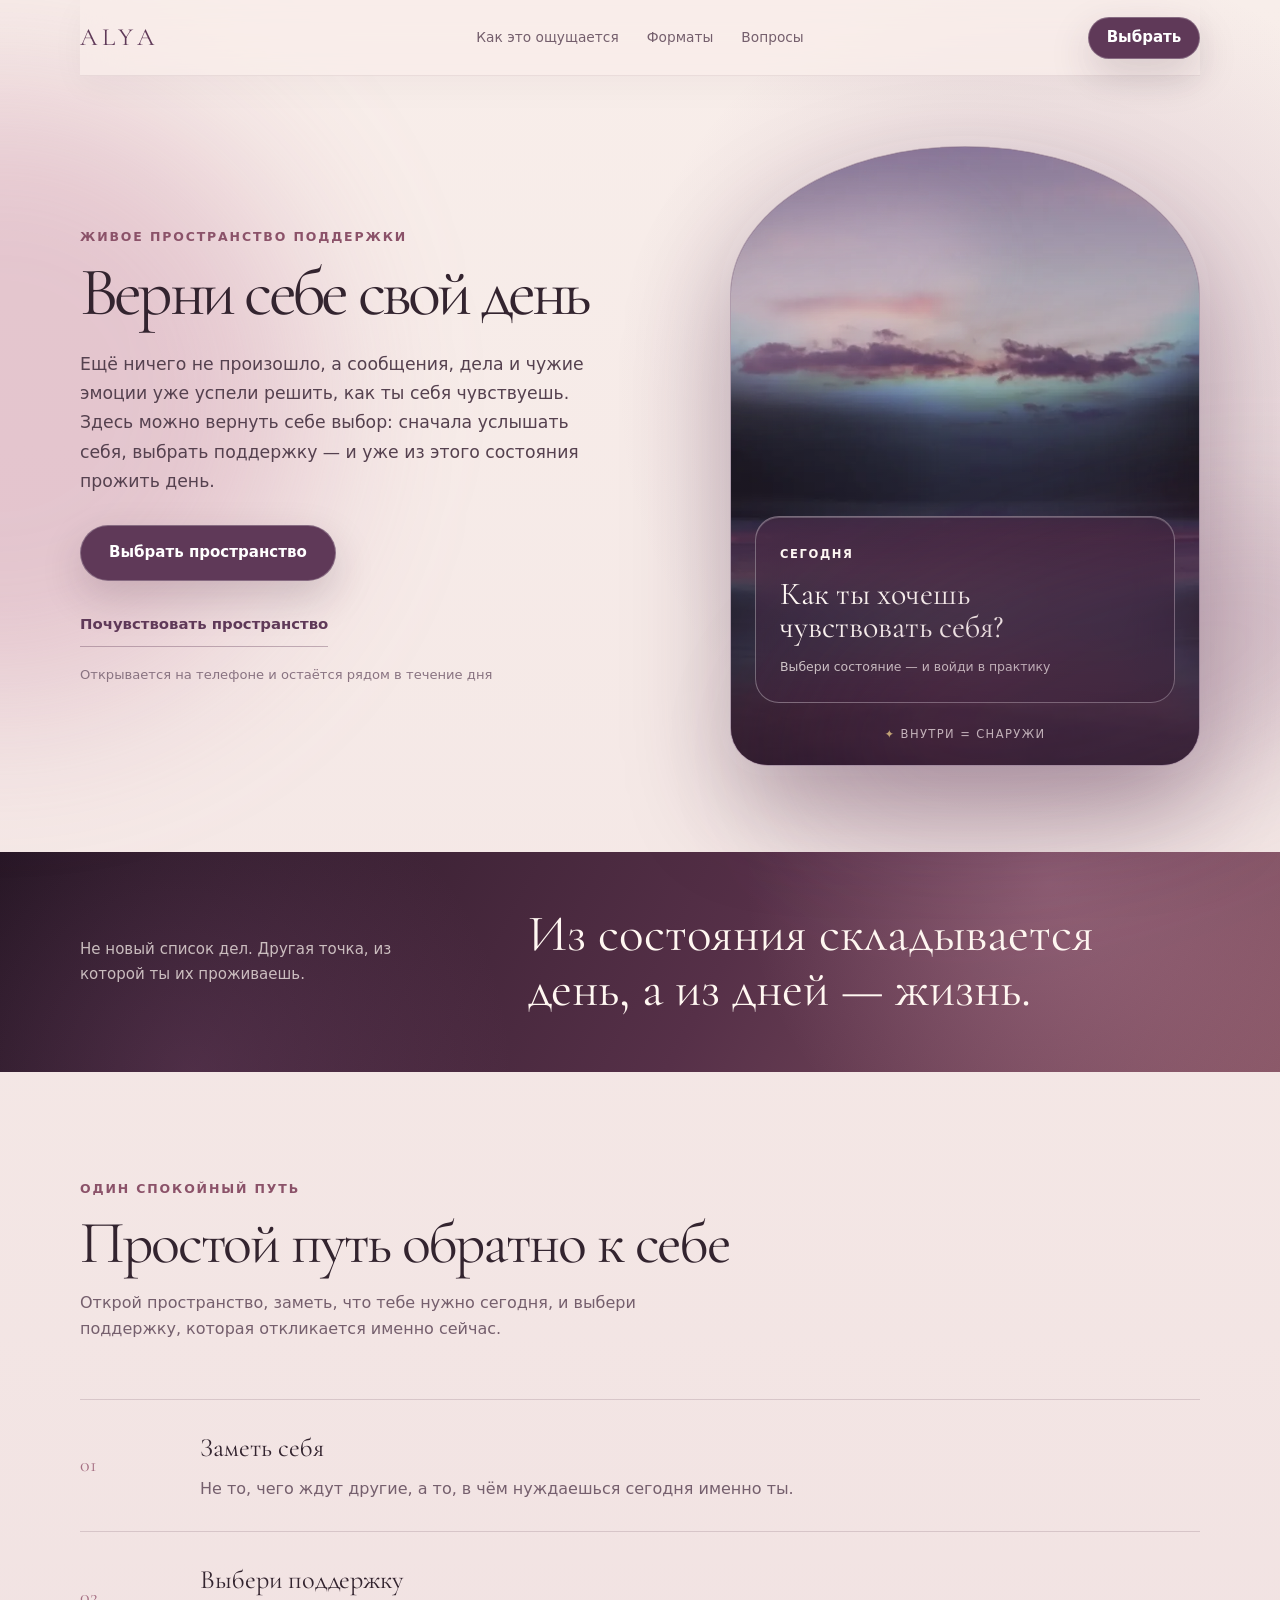
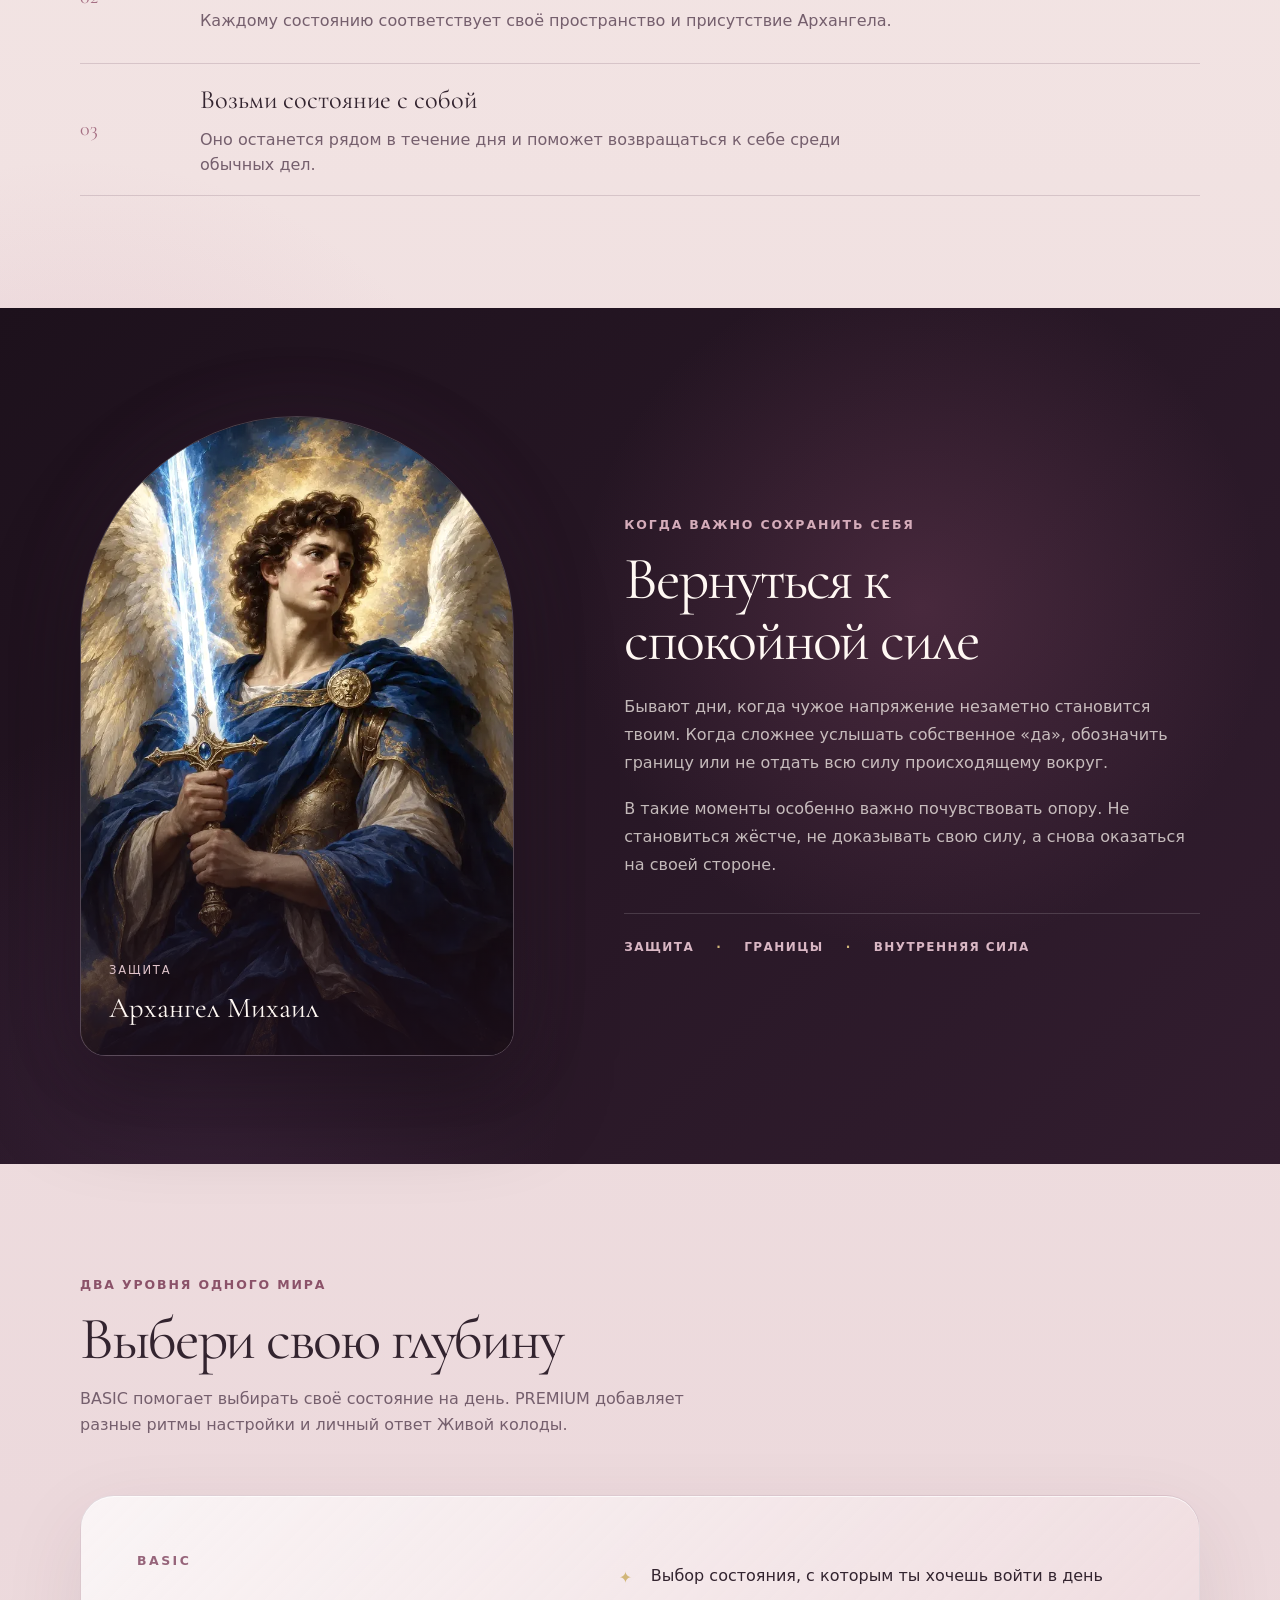
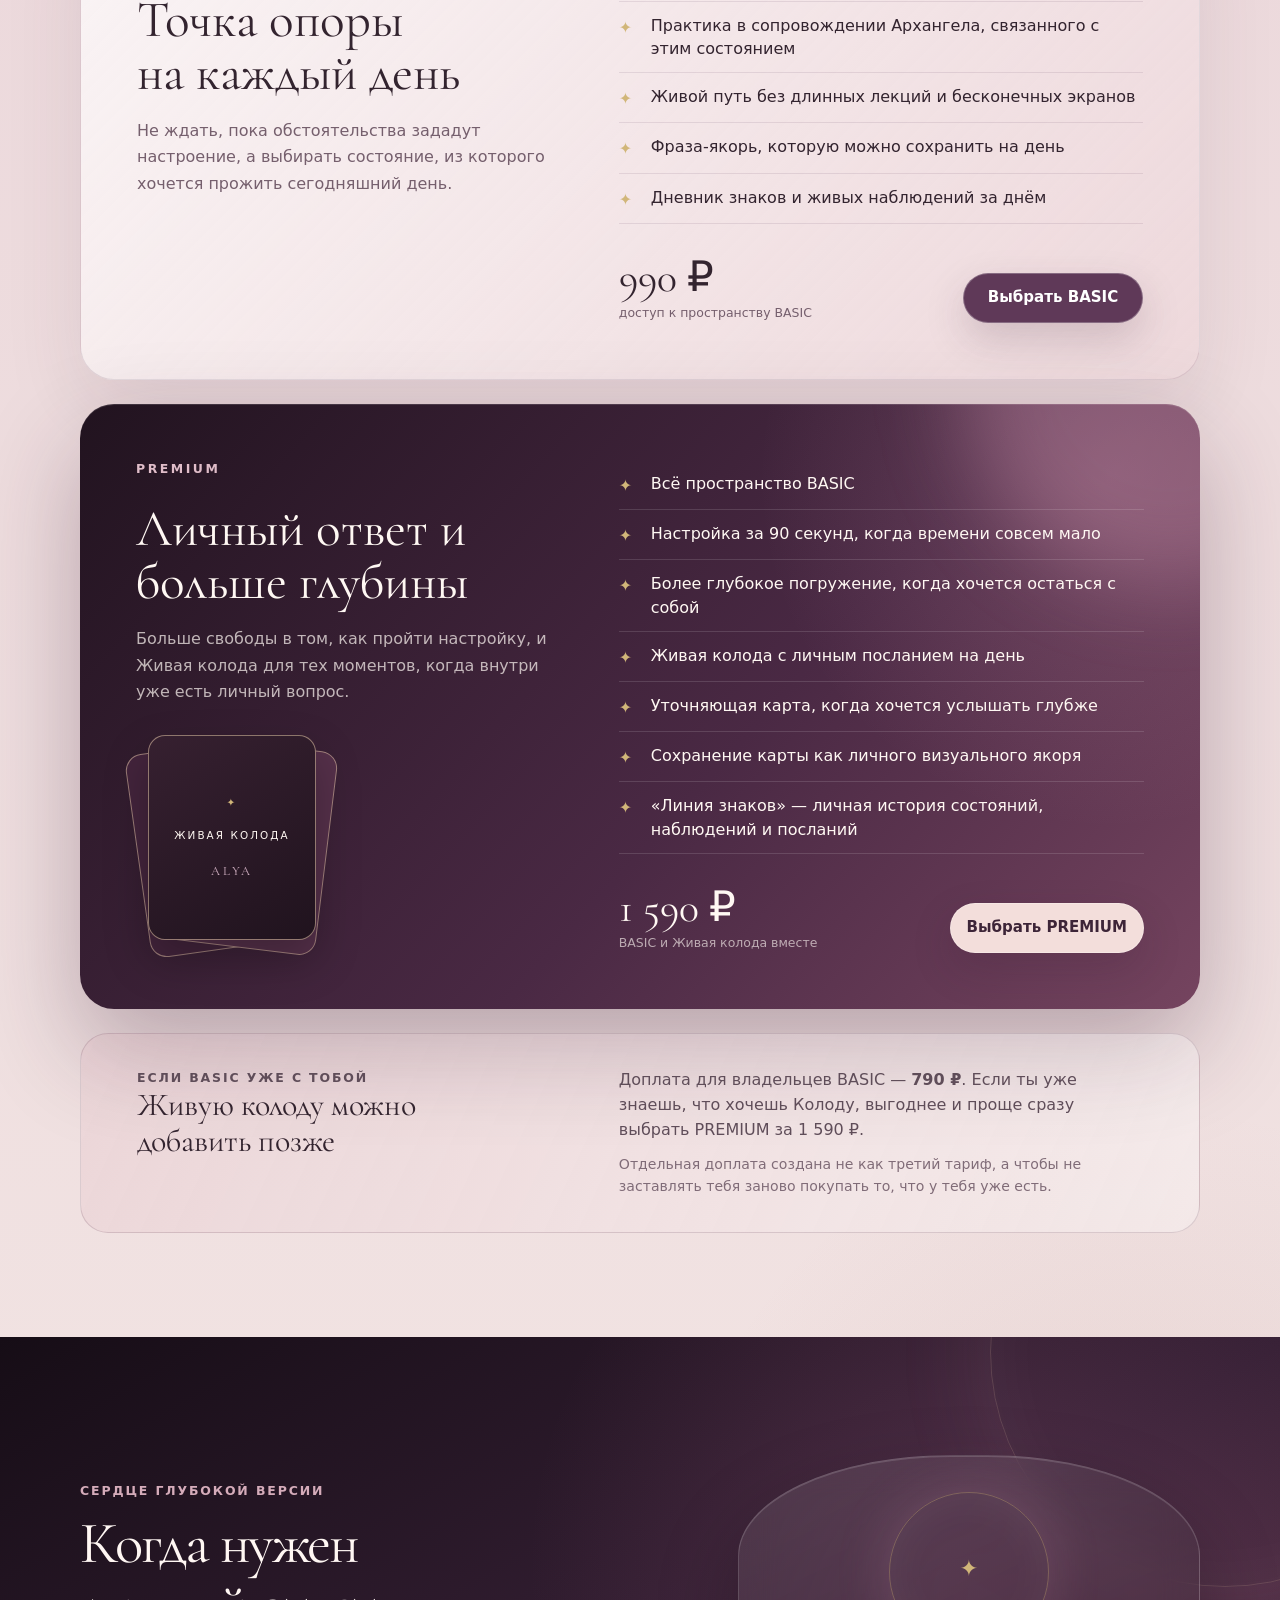
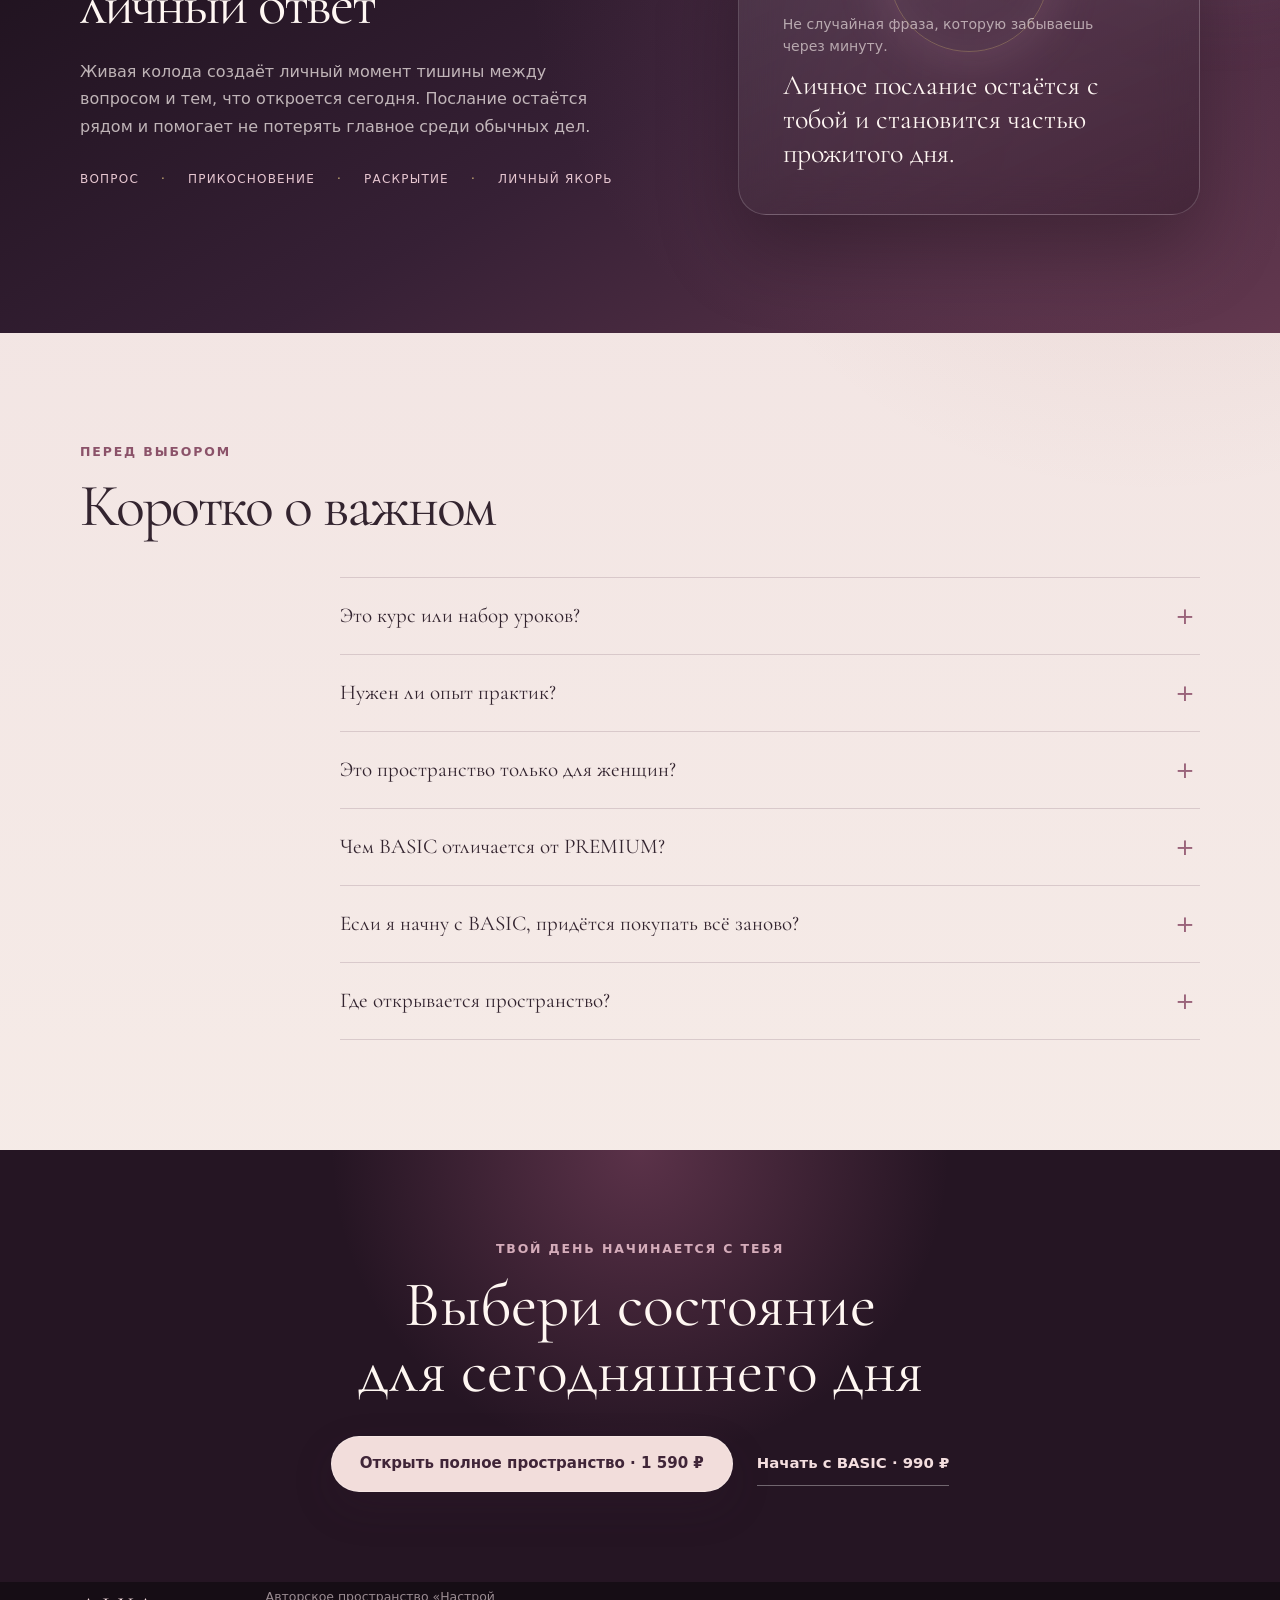
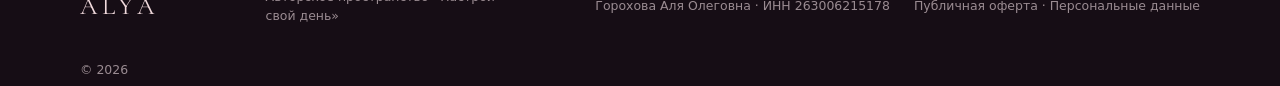
==== commit 23aee4b3: "Link personal data policy in footer" ====
--- a/index.html
+++ b/index.html
@@ -1,3 +1,3 @@
 <!DOCTYPE html>
 <html lang="ru"><head><meta http-equiv="Content-Type" content="text/html; charset=UTF-8"><meta name="viewport" content="width=device-width, initial-scale=1"><link rel="preload" href="./Настрой свой день — живое пространство поддержки_files/app-space.webp" as="image" fetchpriority="high"><link rel="stylesheet" href="./Настрой свой день — живое пространство поддержки_files/index-z0LHM6Mi.css" data-rsc-css-href="/assets/index-z0LHM6Mi.css" data-precedence="vite-rsc/importer-resources"><title>Настрой свой день — живое пространство поддержки</title><meta name="description" content="Ежедневное пространство настройки в сопровождении Архангелов. BASIC и PREMIUM с Живой колодой.">
-</head><body><main id="top"><header class="site-header shell"><a class="brand" href="#top" aria-label="ALYA — в начало">ALYA</a><nav aria-label="Навигация по странице"><a href="#inside">Как это ощущается</a><a href="#formats">Форматы</a><a href="#questions">Вопросы</a></nav><a href="#formats" data-slot="button" data-variant="default" data-size="default" class="inline-flex shrink-0 items-center justify-center gap-2 rounded-md text-sm font-medium whitespace-nowrap transition-all outline-none focus-visible:border-ring focus-visible:ring-[3px] focus-visible:ring-ring/50 disabled:pointer-events-none disabled:opacity-50 aria-invalid:border-destructive aria-invalid:ring-destructive/20 dark:aria-invalid:ring-destructive/40 [&amp;_svg]:pointer-events-none [&amp;_svg]:shrink-0 [&amp;_svg:not([class*=&#39;size-&#39;])]:size-4 bg-primary text-primary-foreground hover:bg-primary/90 h-9 px-4 py-2 has-[&gt;svg]:px-3 header-cta">Выбрать</a></header><section class="hero shell"><div class="hero-copy"><p class="eyebrow">Живое пространство поддержки</p><h1>Верни себе свой день</h1><p class="hero-lead">Ещё ничего не произошло, а сообщения, дела и чужие эмоции уже успели решить, как ты себя чувствуешь. Здесь можно вернуть себе выбор: сначала услышать себя, выбрать поддержку — и уже из этого состояния прожить день.</p><div class="hero-actions"><a href="#formats" data-slot="button" data-variant="default" data-size="lg" class="inline-flex shrink-0 items-center justify-center gap-2 text-sm font-medium whitespace-nowrap transition-all outline-none focus-visible:border-ring focus-visible:ring-[3px] focus-visible:ring-ring/50 disabled:pointer-events-none disabled:opacity-50 aria-invalid:border-destructive aria-invalid:ring-destructive/20 dark:aria-invalid:ring-destructive/40 [&amp;_svg]:pointer-events-none [&amp;_svg]:shrink-0 [&amp;_svg:not([class*=&#39;size-&#39;])]:size-4 bg-primary text-primary-foreground hover:bg-primary/90 h-10 rounded-md px-6 has-[&gt;svg]:px-4 primary-cta">Выбрать пространство</a><a class="text-link" href="#inside">Почувствовать пространство</a></div><p class="hero-note">Открывается на телефоне и остаётся рядом в течение дня</p></div><div class="hero-portal" aria-label="Визуальное пространство настройки дня"><img src="./Настрой свой день — живое пространство поддержки_files/app-space.webp" alt="Мягкое световое пространство ALYA" width="720" height="1519" fetchpriority="high"><div class="portal-glass"><span>Сегодня</span><p>Как ты хочешь чувствовать себя?</p><small>Выбери состояние — и войди в практику</small></div><div class="portal-caption"><span class="spark" aria-hidden="true">✦</span> внутри = снаружи</div></div></section><section class="feeling-band"><div class="shell feeling-inner"><p>Не новый список дел. Другая точка, из которой ты их проживаешь.</p><h2>Из состояния складывается день, а из дней — жизнь.</h2></div></section><section class="inside shell" id="inside"><div class="section-intro"><p class="eyebrow">Один спокойный путь</p><h2>Простой путь обратно к себе</h2><p>Открой пространство, заметь, что тебе нужно сегодня, и выбери поддержку, которая откликается именно сейчас.</p></div><ol class="day-path"><li><span>01</span><div><h3>Заметь себя</h3><p>Не то, чего ждут другие, а то, в чём нуждаешься сегодня именно ты.</p></div></li><li><span>02</span><div><h3>Выбери поддержку</h3><p>Каждому состоянию соответствует своё пространство и присутствие Архангела.</p></div></li><li><span>03</span><div><h3>Возьми состояние с собой</h3><p>Оно останется рядом в течение дня и поможет возвращаться к себе среди обычных дел.</p></div></li></ol></section><section class="presence"><div class="shell presence-grid"><div class="angel-window"><img src="./Настрой свой день — живое пространство поддержки_files/michael.webp" alt="Пространство Архангела Михаила" width="720" height="1080" loading="lazy"><div class="angel-name"><span>Защита</span><strong>Архангел Михаил</strong></div></div><div class="presence-copy"><p class="eyebrow">Когда важно сохранить себя</p><h2>Вернуться к спокойной силе</h2><p>Бывают дни, когда чужое напряжение незаметно становится твоим. Когда сложнее услышать собственное «да», обозначить границу или не отдать всю силу происходящему вокруг.</p><p>В такие моменты особенно важно почувствовать опору. Не становиться жёстче, не доказывать свою силу, а снова оказаться на своей стороне.</p><div class="presence-qualities"><span>Защита</span><span>Границы</span><span>Внутренняя сила</span></div></div></div></section><section class="formats shell" id="formats"><div class="section-intro formats-intro"><p class="eyebrow">Два уровня одного мира</p><h2>Выбери свою глубину</h2><p>BASIC помогает выбирать своё состояние на день. PREMIUM добавляет разные ритмы настройки и личный ответ Живой колоды.</p></div><div class="format-basic"><div class="format-heading"><span class="format-label">BASIC</span><h3>Точка опоры на каждый день</h3><p>Не ждать, пока обстоятельства зададут настроение, а выбирать состояние, из которого хочется прожить сегодняшний день.</p></div><div class="format-details"><ul class="check-list"><li><span class="spark" aria-hidden="true">✦</span><span>Выбор состояния, с которым ты хочешь войти в день</span></li><li><span class="spark" aria-hidden="true">✦</span><span>Практика в сопровождении Архангела, связанного с этим состоянием</span></li><li><span class="spark" aria-hidden="true">✦</span><span>Живой путь без длинных лекций и бесконечных экранов</span></li><li><span class="spark" aria-hidden="true">✦</span><span>Фраза-якорь, которую можно сохранить на день</span></li><li><span class="spark" aria-hidden="true">✦</span><span>Дневник знаков и живых наблюдений за днём</span></li></ul><div class="price-row"><div><strong>990 ₽</strong><span>доступ к пространству BASIC</span></div><a href="https://link.payform.ru/?paymentLinkId=020e5584-876a-48a1-a1b6-ef7b09bec183" data-slot="button" data-variant="default" data-size="default" class="inline-flex shrink-0 items-center justify-center gap-2 rounded-md text-sm font-medium whitespace-nowrap transition-all outline-none focus-visible:border-ring focus-visible:ring-[3px] focus-visible:ring-ring/50 disabled:pointer-events-none disabled:opacity-50 aria-invalid:border-destructive aria-invalid:ring-destructive/20 dark:aria-invalid:ring-destructive/40 [&amp;_svg]:pointer-events-none [&amp;_svg]:shrink-0 [&amp;_svg:not([class*=&#39;size-&#39;])]:size-4 bg-primary text-primary-foreground hover:bg-primary/90 h-9 px-4 py-2 has-[&gt;svg]:px-3 buy-button basic-buy">Выбрать BASIC</a></div></div></div><div class="format-premium"><div class="premium-light" aria-hidden="true"></div><div class="format-heading"><span class="format-label">PREMIUM</span><h3>Личный ответ и больше глубины</h3><p>Больше свободы в том, как пройти настройку, и Живая колода для тех моментов, когда внутри уже есть личный вопрос.</p><div class="deck-object" aria-hidden="true"><i></i><i></i><div><span class="spark" aria-hidden="true">✦</span><span>ЖИВАЯ КОЛОДА</span><small>ALYA</small></div></div></div><div class="format-details"><ul class="check-list"><li><span class="spark" aria-hidden="true">✦</span><span>Всё пространство BASIC</span></li><li><span class="spark" aria-hidden="true">✦</span><span>Настройка за 90 секунд, когда времени совсем мало</span></li><li><span class="spark" aria-hidden="true">✦</span><span>Более глубокое погружение, когда хочется остаться с собой</span></li><li><span class="spark" aria-hidden="true">✦</span><span>Живая колода с личным посланием на день</span></li><li><span class="spark" aria-hidden="true">✦</span><span>Уточняющая карта, когда хочется услышать глубже</span></li><li><span class="spark" aria-hidden="true">✦</span><span>Сохранение карты как личного визуального якоря</span></li><li><span class="spark" aria-hidden="true">✦</span><span>«Линия знаков» — личная история состояний, наблюдений и посланий</span></li></ul><div class="price-row"><div><strong>1 590 ₽</strong><span>BASIC и Живая колода вместе</span></div><a href="https://link.payform.ru/?paymentLinkId=6d3c9cf0-ffa2-431d-a937-94f226ccec38" data-slot="button" data-variant="default" data-size="default" class="inline-flex shrink-0 items-center justify-center gap-2 rounded-md text-sm font-medium whitespace-nowrap transition-all outline-none focus-visible:border-ring focus-visible:ring-[3px] focus-visible:ring-ring/50 disabled:pointer-events-none disabled:opacity-50 aria-invalid:border-destructive aria-invalid:ring-destructive/20 dark:aria-invalid:ring-destructive/40 [&amp;_svg]:pointer-events-none [&amp;_svg]:shrink-0 [&amp;_svg:not([class*=&#39;size-&#39;])]:size-4 bg-primary text-primary-foreground hover:bg-primary/90 h-9 px-4 py-2 has-[&gt;svg]:px-3 buy-button premium-buy">Выбрать PREMIUM</a></div></div></div><aside class="upgrade-note" id="upgrade-note"><div><p class="eyebrow">Если BASIC уже с тобой</p><h3>Живую колоду можно добавить позже</h3></div><div><p>Доплата для владельцев BASIC — <strong>790 ₽</strong>. Если ты уже знаешь, что хочешь Колоду, выгоднее и проще сразу выбрать PREMIUM за 1 590 ₽.</p><p class="quiet">Отдельная доплата создана не как третий тариф, а чтобы не заставлять тебя заново покупать то, что у тебя уже есть.</p></div></aside></section><section class="deck-story"><div class="shell deck-grid"><div class="deck-copy"><p class="eyebrow">Сердце глубокой версии</p><h2>Когда нужен личный ответ</h2><p>Живая колода создаёт личный момент тишины между вопросом и тем, что откроется сегодня. Послание остаётся рядом и помогает не потерять главное среди обычных дел.</p><ul class="mini-list"><li>вопрос</li><li>прикосновение</li><li>раскрытие</li><li>личный якорь</li></ul></div><div class="deck-promise"><span class="deck-mark"><span class="spark" aria-hidden="true">✦</span></span><p>Не случайная фраза, которую забываешь через минуту.</p><strong>Личное послание остаётся с тобой и становится частью прожитого дня.</strong></div></div></section><section class="questions shell" id="questions"><div class="section-intro"><p class="eyebrow">Перед выбором</p><h2>Коротко о важном</h2></div><div class="faq-list"><details><summary>Это курс или набор уроков?</summary><p>Нет. Это ежедневное пространство, которое не нужно проходить по порядку или изучать заранее. Ты выбираешь состояние и входишь в подходящую настройку тогда, когда нужна поддержка.</p></details><details><summary>Нужен ли опыт практик?</summary><p>Нет. Всё уже выстроено внутри: пространство бережно ведёт тебя, а ты остаёшься в контакте с собой и выбранным состоянием.</p></details><details><summary>Это пространство только для женщин?</summary><p>Нет. Оно создано для мужчин и женщин. Здесь нет роли, которой нужно соответствовать: только твоё состояние, твой день и поддержка, которая нужна сейчас.</p></details><details><summary>Чем BASIC отличается от PREMIUM?</summary><p>В BASIC есть основной путь с Архангелами, якорями и дневником наблюдений. PREMIUM включает это полностью, добавляет настройку за 90 секунд, более глубокое погружение, Живую колоду, уточняющую карту и «Линию знаков».</p></details><details><summary>Если я начну с BASIC, придётся покупать всё заново?</summary><p>Нет. Позже можно добавить только Живую колоду за 790 ₽. Но если ты хочешь её сразу, PREMIUM выгоднее: 1 590 ₽ вместо общей суммы 1 780 ₽.</p></details><details><summary>Где открывается пространство?</summary><p>На телефоне, планшете или компьютере. На смартфоне его можно добавить на главный экран, чтобы поддержка всегда оставалась рядом.</p></details></div></section><section class="final-section"><div class="shell final-inner"><p class="eyebrow">Твой день начинается с тебя</p><h2>Выбери состояние для сегодняшнего дня</h2><div class="final-actions"><a href="https://link.payform.ru/?paymentLinkId=6d3c9cf0-ffa2-431d-a937-94f226ccec38" data-slot="button" data-variant="default" data-size="lg" class="inline-flex shrink-0 items-center justify-center gap-2 text-sm font-medium whitespace-nowrap transition-all outline-none focus-visible:border-ring focus-visible:ring-[3px] focus-visible:ring-ring/50 disabled:pointer-events-none disabled:opacity-50 aria-invalid:border-destructive aria-invalid:ring-destructive/20 dark:aria-invalid:ring-destructive/40 [&amp;_svg]:pointer-events-none [&amp;_svg]:shrink-0 [&amp;_svg:not([class*=&#39;size-&#39;])]:size-4 bg-primary text-primary-foreground hover:bg-primary/90 h-10 rounded-md px-6 has-[&gt;svg]:px-4 primary-cta">Открыть полное пространство · 1 590 ₽</a><a class="text-link light-link" href="https://link.payform.ru/?paymentLinkId=020e5584-876a-48a1-a1b6-ef7b09bec183">Начать с BASIC · 990 ₽</a></div></div></section><footer class="site-footer"><div class="shell footer-inner"><a class="brand" href="#top">ALYA</a><p>Авторское пространство «Настрой свой день»</p><p class="footer-legal">Горохова Аля Олеговна · ИНН 263006215178</p><p><a href="publichnaya-oferta-ALYA.pdf" target="_blank" rel="noopener">Публичная оферта</a></p><p>© 2026</p></div></footer></main><iframe height="1" width="1" style="position: absolute; top: 0px; left: 0px; border-width: medium; border-style: none; border-color: currentcolor; border-image: none; visibility: hidden;" src="./Настрой свой день — живое пространство поддержки_files/saved_resource.html"></iframe></body></html>+</head><body><main id="top"><header class="site-header shell"><a class="brand" href="#top" aria-label="ALYA — в начало">ALYA</a><nav aria-label="Навигация по странице"><a href="#inside">Как это ощущается</a><a href="#formats">Форматы</a><a href="#questions">Вопросы</a></nav><a href="#formats" data-slot="button" data-variant="default" data-size="default" class="inline-flex shrink-0 items-center justify-center gap-2 rounded-md text-sm font-medium whitespace-nowrap transition-all outline-none focus-visible:border-ring focus-visible:ring-[3px] focus-visible:ring-ring/50 disabled:pointer-events-none disabled:opacity-50 aria-invalid:border-destructive aria-invalid:ring-destructive/20 dark:aria-invalid:ring-destructive/40 [&amp;_svg]:pointer-events-none [&amp;_svg]:shrink-0 [&amp;_svg:not([class*=&#39;size-&#39;])]:size-4 bg-primary text-primary-foreground hover:bg-primary/90 h-9 px-4 py-2 has-[&gt;svg]:px-3 header-cta">Выбрать</a></header><section class="hero shell"><div class="hero-copy"><p class="eyebrow">Живое пространство поддержки</p><h1>Верни себе свой день</h1><p class="hero-lead">Ещё ничего не произошло, а сообщения, дела и чужие эмоции уже успели решить, как ты себя чувствуешь. Здесь можно вернуть себе выбор: сначала услышать себя, выбрать поддержку — и уже из этого состояния прожить день.</p><div class="hero-actions"><a href="#formats" data-slot="button" data-variant="default" data-size="lg" class="inline-flex shrink-0 items-center justify-center gap-2 text-sm font-medium whitespace-nowrap transition-all outline-none focus-visible:border-ring focus-visible:ring-[3px] focus-visible:ring-ring/50 disabled:pointer-events-none disabled:opacity-50 aria-invalid:border-destructive aria-invalid:ring-destructive/20 dark:aria-invalid:ring-destructive/40 [&amp;_svg]:pointer-events-none [&amp;_svg]:shrink-0 [&amp;_svg:not([class*=&#39;size-&#39;])]:size-4 bg-primary text-primary-foreground hover:bg-primary/90 h-10 rounded-md px-6 has-[&gt;svg]:px-4 primary-cta">Выбрать пространство</a><a class="text-link" href="#inside">Почувствовать пространство</a></div><p class="hero-note">Открывается на телефоне и остаётся рядом в течение дня</p></div><div class="hero-portal" aria-label="Визуальное пространство настройки дня"><img src="./Настрой свой день — живое пространство поддержки_files/app-space.webp" alt="Мягкое световое пространство ALYA" width="720" height="1519" fetchpriority="high"><div class="portal-glass"><span>Сегодня</span><p>Как ты хочешь чувствовать себя?</p><small>Выбери состояние — и войди в практику</small></div><div class="portal-caption"><span class="spark" aria-hidden="true">✦</span> внутри = снаружи</div></div></section><section class="feeling-band"><div class="shell feeling-inner"><p>Не новый список дел. Другая точка, из которой ты их проживаешь.</p><h2>Из состояния складывается день, а из дней — жизнь.</h2></div></section><section class="inside shell" id="inside"><div class="section-intro"><p class="eyebrow">Один спокойный путь</p><h2>Простой путь обратно к себе</h2><p>Открой пространство, заметь, что тебе нужно сегодня, и выбери поддержку, которая откликается именно сейчас.</p></div><ol class="day-path"><li><span>01</span><div><h3>Заметь себя</h3><p>Не то, чего ждут другие, а то, в чём нуждаешься сегодня именно ты.</p></div></li><li><span>02</span><div><h3>Выбери поддержку</h3><p>Каждому состоянию соответствует своё пространство и присутствие Архангела.</p></div></li><li><span>03</span><div><h3>Возьми состояние с собой</h3><p>Оно останется рядом в течение дня и поможет возвращаться к себе среди обычных дел.</p></div></li></ol></section><section class="presence"><div class="shell presence-grid"><div class="angel-window"><img src="./Настрой свой день — живое пространство поддержки_files/michael.webp" alt="Пространство Архангела Михаила" width="720" height="1080" loading="lazy"><div class="angel-name"><span>Защита</span><strong>Архангел Михаил</strong></div></div><div class="presence-copy"><p class="eyebrow">Когда важно сохранить себя</p><h2>Вернуться к спокойной силе</h2><p>Бывают дни, когда чужое напряжение незаметно становится твоим. Когда сложнее услышать собственное «да», обозначить границу или не отдать всю силу происходящему вокруг.</p><p>В такие моменты особенно важно почувствовать опору. Не становиться жёстче, не доказывать свою силу, а снова оказаться на своей стороне.</p><div class="presence-qualities"><span>Защита</span><span>Границы</span><span>Внутренняя сила</span></div></div></div></section><section class="formats shell" id="formats"><div class="section-intro formats-intro"><p class="eyebrow">Два уровня одного мира</p><h2>Выбери свою глубину</h2><p>BASIC помогает выбирать своё состояние на день. PREMIUM добавляет разные ритмы настройки и личный ответ Живой колоды.</p></div><div class="format-basic"><div class="format-heading"><span class="format-label">BASIC</span><h3>Точка опоры на каждый день</h3><p>Не ждать, пока обстоятельства зададут настроение, а выбирать состояние, из которого хочется прожить сегодняшний день.</p></div><div class="format-details"><ul class="check-list"><li><span class="spark" aria-hidden="true">✦</span><span>Выбор состояния, с которым ты хочешь войти в день</span></li><li><span class="spark" aria-hidden="true">✦</span><span>Практика в сопровождении Архангела, связанного с этим состоянием</span></li><li><span class="spark" aria-hidden="true">✦</span><span>Живой путь без длинных лекций и бесконечных экранов</span></li><li><span class="spark" aria-hidden="true">✦</span><span>Фраза-якорь, которую можно сохранить на день</span></li><li><span class="spark" aria-hidden="true">✦</span><span>Дневник знаков и живых наблюдений за днём</span></li></ul><div class="price-row"><div><strong>990 ₽</strong><span>доступ к пространству BASIC</span></div><a href="https://link.payform.ru/?paymentLinkId=020e5584-876a-48a1-a1b6-ef7b09bec183" data-slot="button" data-variant="default" data-size="default" class="inline-flex shrink-0 items-center justify-center gap-2 rounded-md text-sm font-medium whitespace-nowrap transition-all outline-none focus-visible:border-ring focus-visible:ring-[3px] focus-visible:ring-ring/50 disabled:pointer-events-none disabled:opacity-50 aria-invalid:border-destructive aria-invalid:ring-destructive/20 dark:aria-invalid:ring-destructive/40 [&amp;_svg]:pointer-events-none [&amp;_svg]:shrink-0 [&amp;_svg:not([class*=&#39;size-&#39;])]:size-4 bg-primary text-primary-foreground hover:bg-primary/90 h-9 px-4 py-2 has-[&gt;svg]:px-3 buy-button basic-buy">Выбрать BASIC</a></div></div></div><div class="format-premium"><div class="premium-light" aria-hidden="true"></div><div class="format-heading"><span class="format-label">PREMIUM</span><h3>Личный ответ и больше глубины</h3><p>Больше свободы в том, как пройти настройку, и Живая колода для тех моментов, когда внутри уже есть личный вопрос.</p><div class="deck-object" aria-hidden="true"><i></i><i></i><div><span class="spark" aria-hidden="true">✦</span><span>ЖИВАЯ КОЛОДА</span><small>ALYA</small></div></div></div><div class="format-details"><ul class="check-list"><li><span class="spark" aria-hidden="true">✦</span><span>Всё пространство BASIC</span></li><li><span class="spark" aria-hidden="true">✦</span><span>Настройка за 90 секунд, когда времени совсем мало</span></li><li><span class="spark" aria-hidden="true">✦</span><span>Более глубокое погружение, когда хочется остаться с собой</span></li><li><span class="spark" aria-hidden="true">✦</span><span>Живая колода с личным посланием на день</span></li><li><span class="spark" aria-hidden="true">✦</span><span>Уточняющая карта, когда хочется услышать глубже</span></li><li><span class="spark" aria-hidden="true">✦</span><span>Сохранение карты как личного визуального якоря</span></li><li><span class="spark" aria-hidden="true">✦</span><span>«Линия знаков» — личная история состояний, наблюдений и посланий</span></li></ul><div class="price-row"><div><strong>1 590 ₽</strong><span>BASIC и Живая колода вместе</span></div><a href="https://link.payform.ru/?paymentLinkId=6d3c9cf0-ffa2-431d-a937-94f226ccec38" data-slot="button" data-variant="default" data-size="default" class="inline-flex shrink-0 items-center justify-center gap-2 rounded-md text-sm font-medium whitespace-nowrap transition-all outline-none focus-visible:border-ring focus-visible:ring-[3px] focus-visible:ring-ring/50 disabled:pointer-events-none disabled:opacity-50 aria-invalid:border-destructive aria-invalid:ring-destructive/20 dark:aria-invalid:ring-destructive/40 [&amp;_svg]:pointer-events-none [&amp;_svg]:shrink-0 [&amp;_svg:not([class*=&#39;size-&#39;])]:size-4 bg-primary text-primary-foreground hover:bg-primary/90 h-9 px-4 py-2 has-[&gt;svg]:px-3 buy-button premium-buy">Выбрать PREMIUM</a></div></div></div><aside class="upgrade-note" id="upgrade-note"><div><p class="eyebrow">Если BASIC уже с тобой</p><h3>Живую колоду можно добавить позже</h3></div><div><p>Доплата для владельцев BASIC — <strong>790 ₽</strong>. Если ты уже знаешь, что хочешь Колоду, выгоднее и проще сразу выбрать PREMIUM за 1 590 ₽.</p><p class="quiet">Отдельная доплата создана не как третий тариф, а чтобы не заставлять тебя заново покупать то, что у тебя уже есть.</p></div></aside></section><section class="deck-story"><div class="shell deck-grid"><div class="deck-copy"><p class="eyebrow">Сердце глубокой версии</p><h2>Когда нужен личный ответ</h2><p>Живая колода создаёт личный момент тишины между вопросом и тем, что откроется сегодня. Послание остаётся рядом и помогает не потерять главное среди обычных дел.</p><ul class="mini-list"><li>вопрос</li><li>прикосновение</li><li>раскрытие</li><li>личный якорь</li></ul></div><div class="deck-promise"><span class="deck-mark"><span class="spark" aria-hidden="true">✦</span></span><p>Не случайная фраза, которую забываешь через минуту.</p><strong>Личное послание остаётся с тобой и становится частью прожитого дня.</strong></div></div></section><section class="questions shell" id="questions"><div class="section-intro"><p class="eyebrow">Перед выбором</p><h2>Коротко о важном</h2></div><div class="faq-list"><details><summary>Это курс или набор уроков?</summary><p>Нет. Это ежедневное пространство, которое не нужно проходить по порядку или изучать заранее. Ты выбираешь состояние и входишь в подходящую настройку тогда, когда нужна поддержка.</p></details><details><summary>Нужен ли опыт практик?</summary><p>Нет. Всё уже выстроено внутри: пространство бережно ведёт тебя, а ты остаёшься в контакте с собой и выбранным состоянием.</p></details><details><summary>Это пространство только для женщин?</summary><p>Нет. Оно создано для мужчин и женщин. Здесь нет роли, которой нужно соответствовать: только твоё состояние, твой день и поддержка, которая нужна сейчас.</p></details><details><summary>Чем BASIC отличается от PREMIUM?</summary><p>В BASIC есть основной путь с Архангелами, якорями и дневником наблюдений. PREMIUM включает это полностью, добавляет настройку за 90 секунд, более глубокое погружение, Живую колоду, уточняющую карту и «Линию знаков».</p></details><details><summary>Если я начну с BASIC, придётся покупать всё заново?</summary><p>Нет. Позже можно добавить только Живую колоду за 790 ₽. Но если ты хочешь её сразу, PREMIUM выгоднее: 1 590 ₽ вместо общей суммы 1 780 ₽.</p></details><details><summary>Где открывается пространство?</summary><p>На телефоне, планшете или компьютере. На смартфоне его можно добавить на главный экран, чтобы поддержка всегда оставалась рядом.</p></details></div></section><section class="final-section"><div class="shell final-inner"><p class="eyebrow">Твой день начинается с тебя</p><h2>Выбери состояние для сегодняшнего дня</h2><div class="final-actions"><a href="https://link.payform.ru/?paymentLinkId=6d3c9cf0-ffa2-431d-a937-94f226ccec38" data-slot="button" data-variant="default" data-size="lg" class="inline-flex shrink-0 items-center justify-center gap-2 text-sm font-medium whitespace-nowrap transition-all outline-none focus-visible:border-ring focus-visible:ring-[3px] focus-visible:ring-ring/50 disabled:pointer-events-none disabled:opacity-50 aria-invalid:border-destructive aria-invalid:ring-destructive/20 dark:aria-invalid:ring-destructive/40 [&amp;_svg]:pointer-events-none [&amp;_svg]:shrink-0 [&amp;_svg:not([class*=&#39;size-&#39;])]:size-4 bg-primary text-primary-foreground hover:bg-primary/90 h-10 rounded-md px-6 has-[&gt;svg]:px-4 primary-cta">Открыть полное пространство · 1 590 ₽</a><a class="text-link light-link" href="https://link.payform.ru/?paymentLinkId=020e5584-876a-48a1-a1b6-ef7b09bec183">Начать с BASIC · 990 ₽</a></div></div></section><footer class="site-footer"><div class="shell footer-inner"><a class="brand" href="#top">ALYA</a><p>Авторское пространство «Настрой свой день»</p><p class="footer-legal">Горохова Аля Олеговна · ИНН 263006215178</p><p><a href="publichnaya-oferta-ALYA.pdf" target="_blank" rel="noopener">Публичная оферта</a> · <a href="privacy-policy.html">Персональные данные</a></p><p>© 2026</p></div></footer></main><iframe height="1" width="1" style="position: absolute; top: 0px; left: 0px; border-width: medium; border-style: none; border-color: currentcolor; border-image: none; visibility: hidden;" src="./Настрой свой день — живое пространство поддержки_files/saved_resource.html"></iframe></body></html>
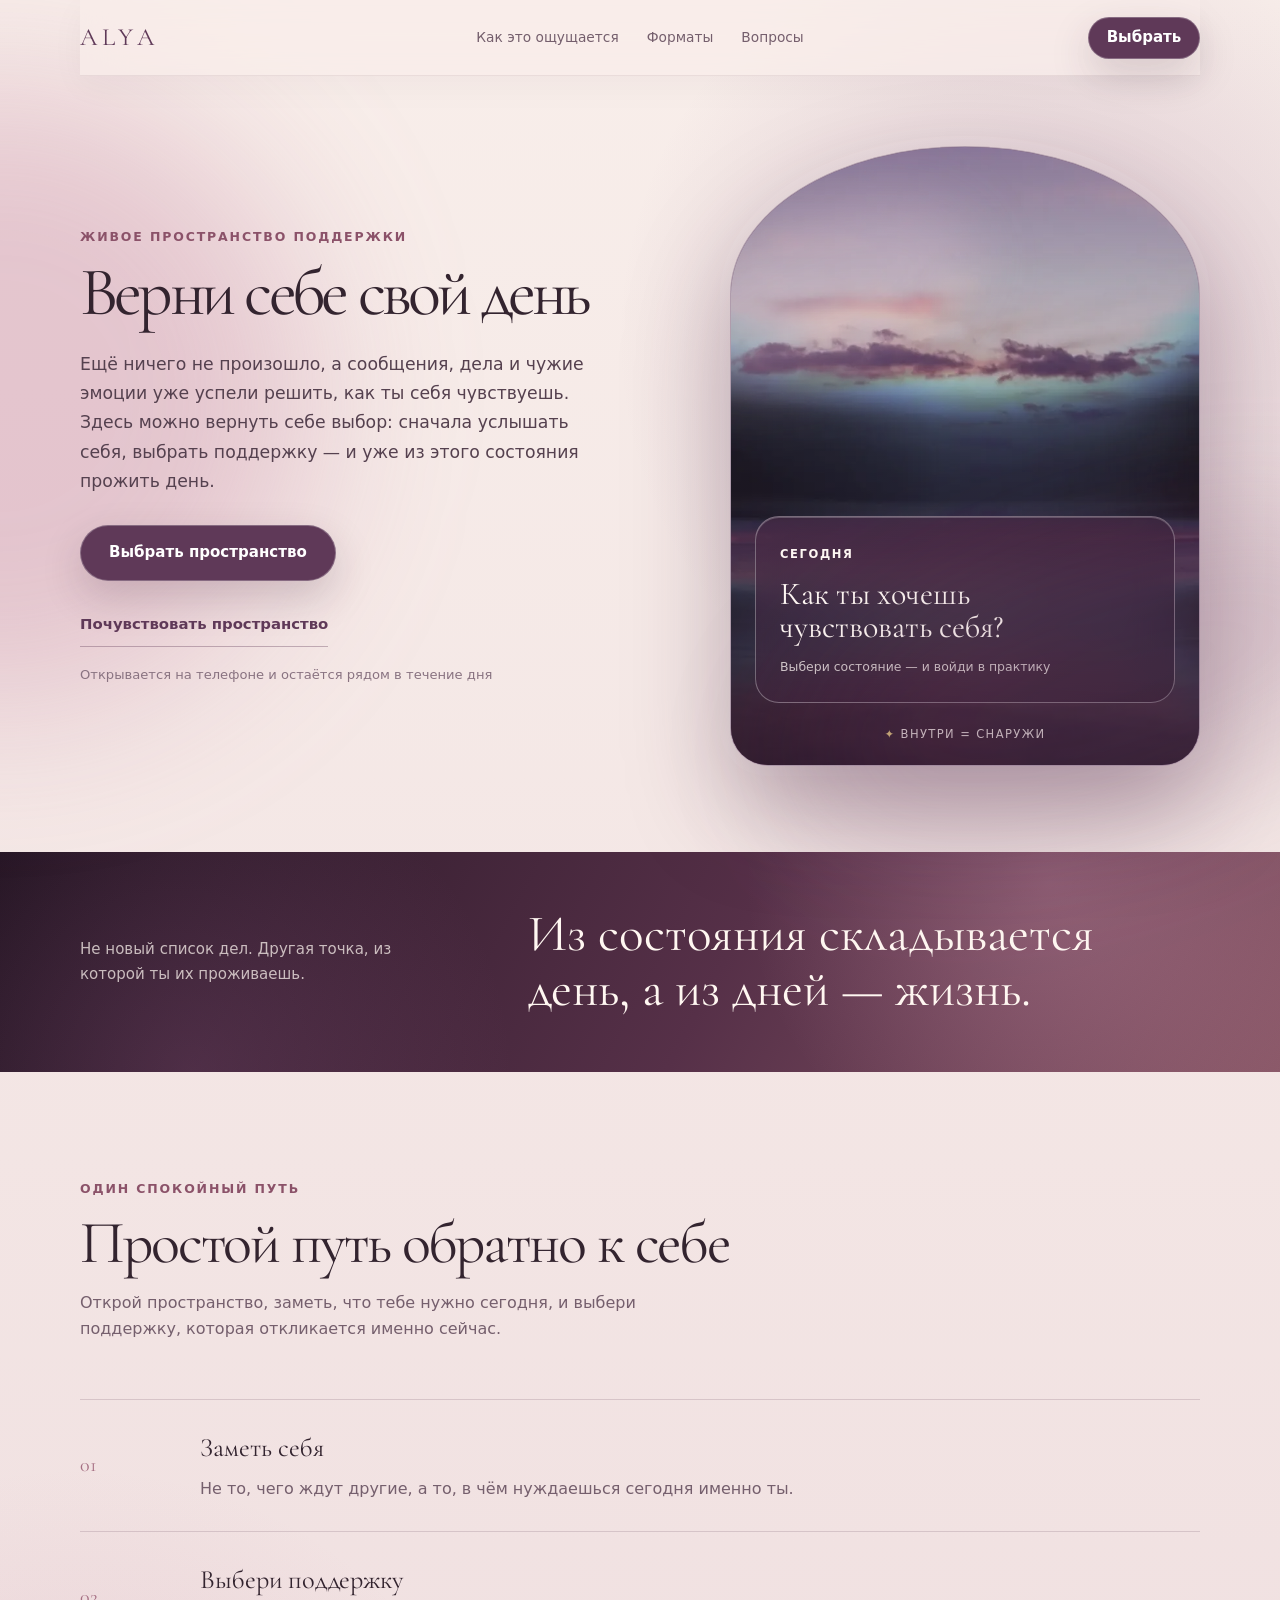
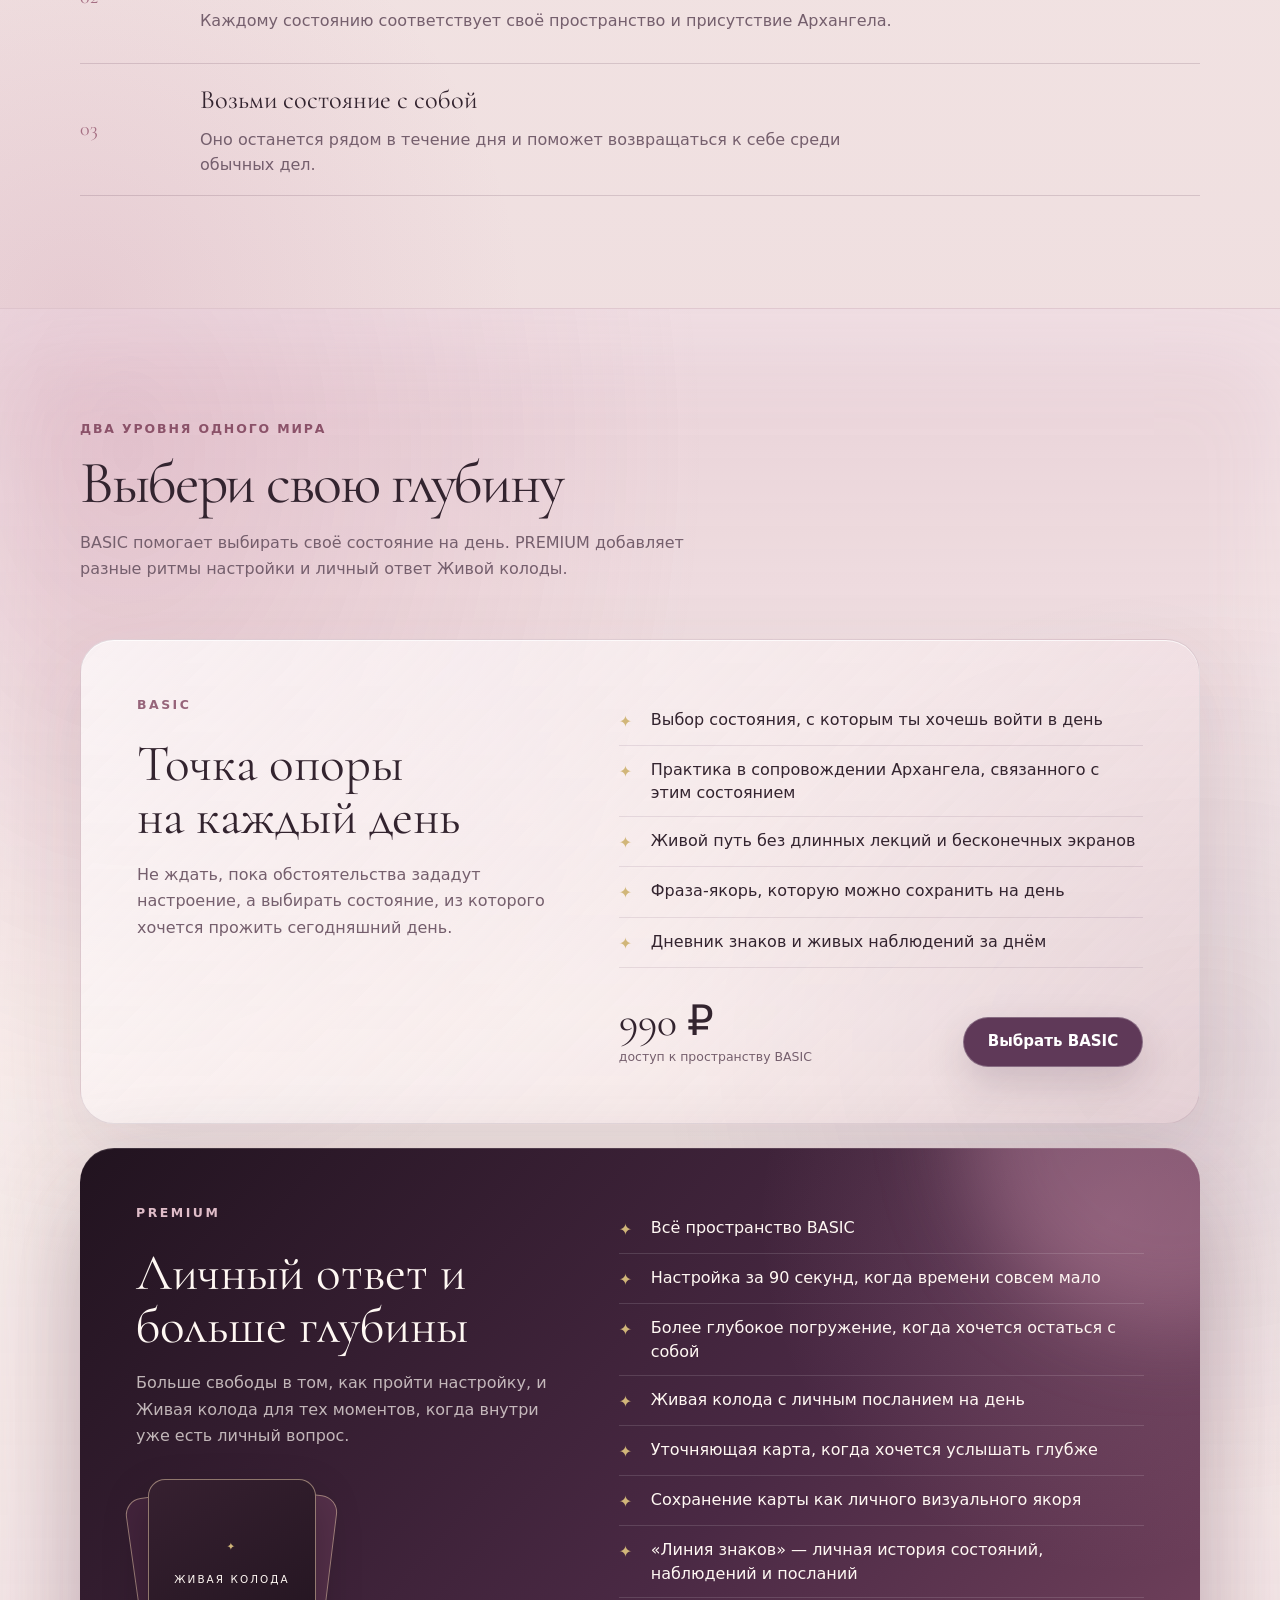
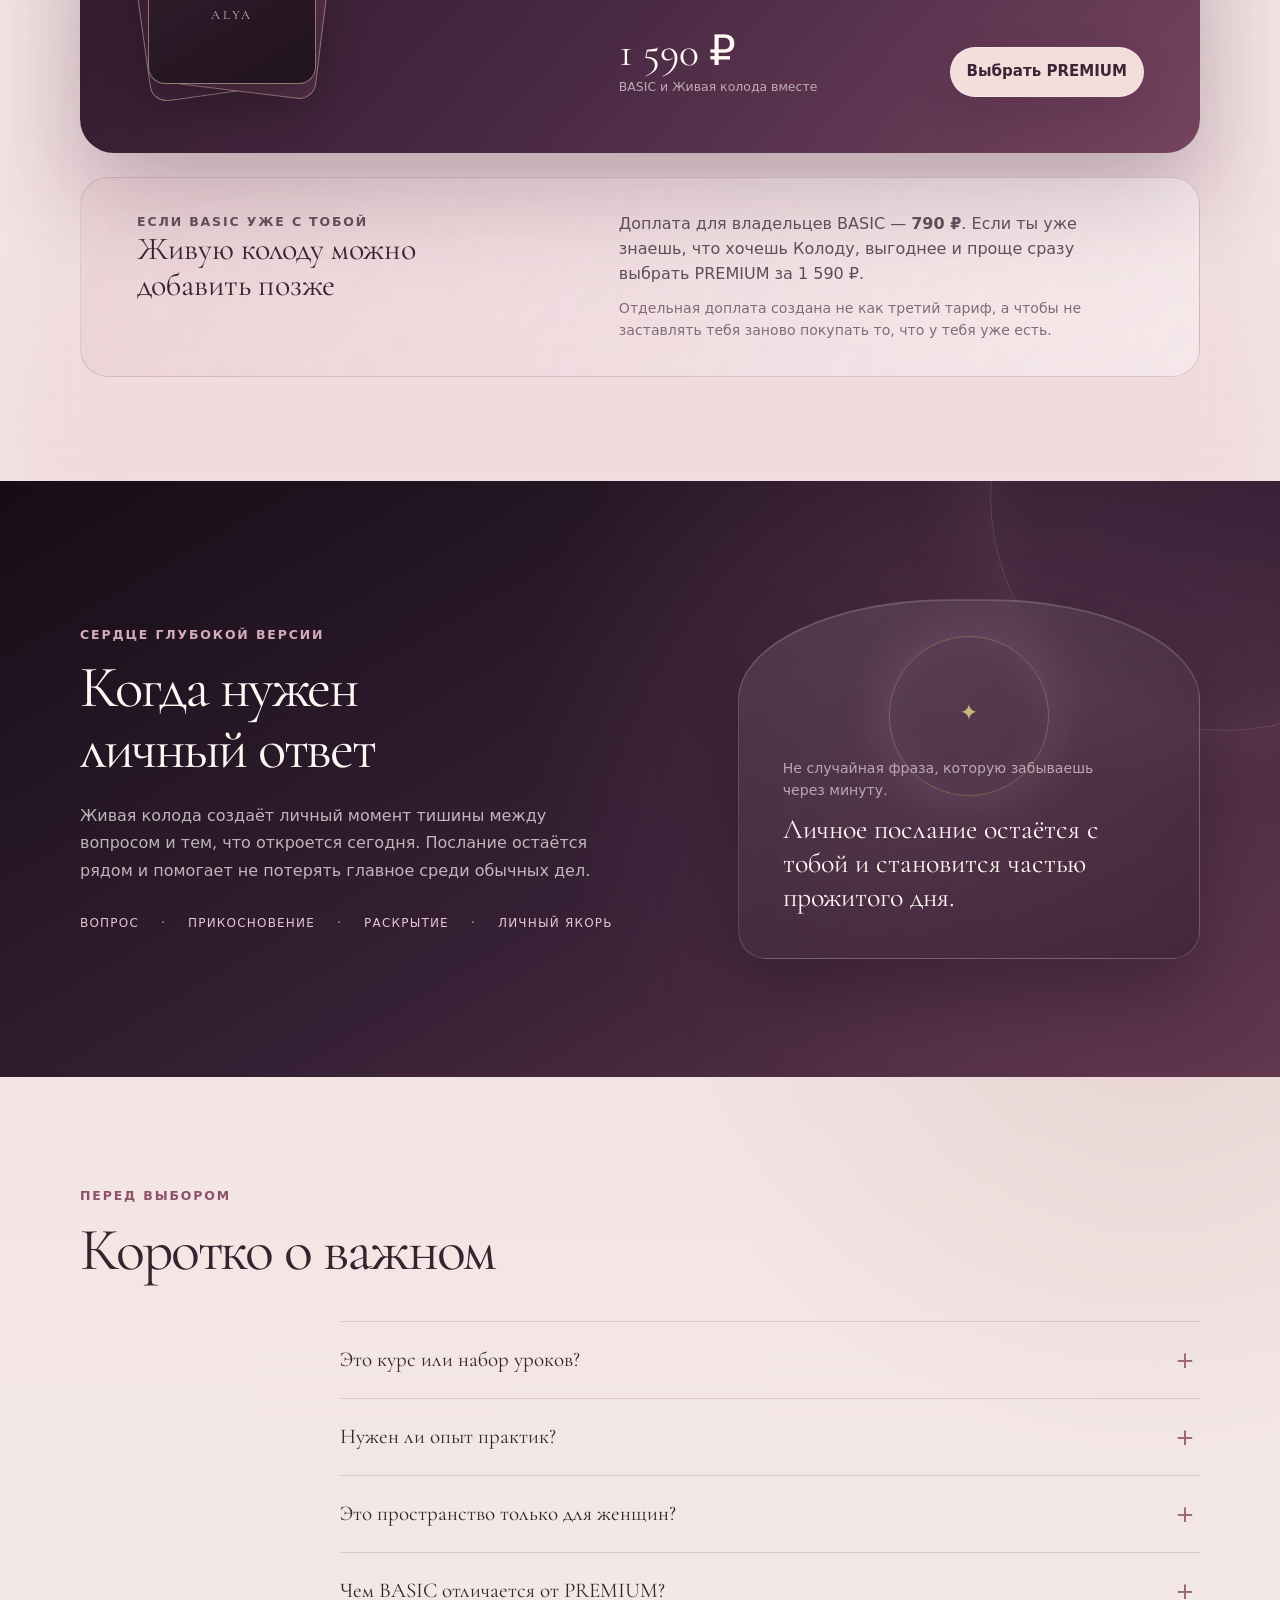
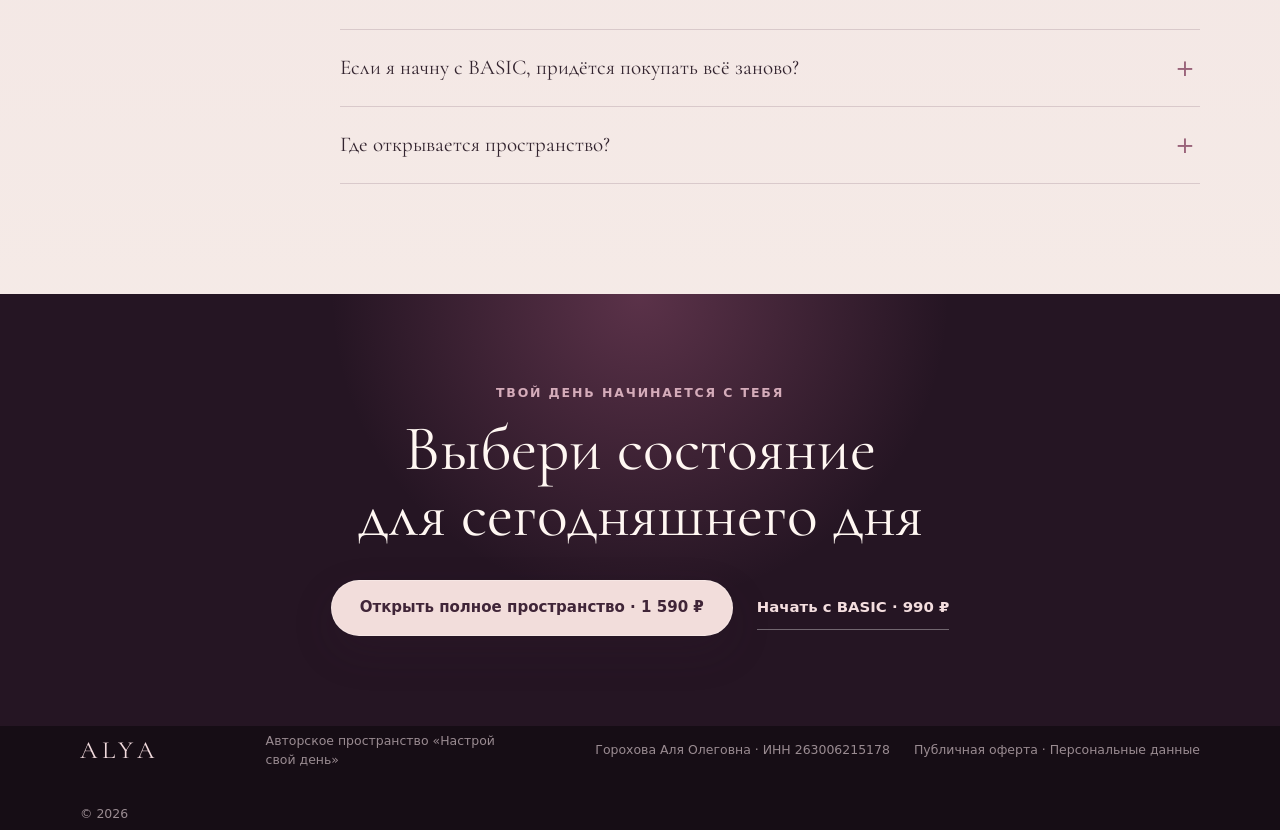
==== commit 1c1b6a5f: "Remove Michael section from live landing page" ====
--- a/index.html
+++ b/index.html
@@ -1,3 +1,3 @@
 <!DOCTYPE html>
-<html lang="ru"><head><meta http-equiv="Content-Type" content="text/html; charset=UTF-8"><meta name="viewport" content="width=device-width, initial-scale=1"><link rel="preload" href="./Настрой свой день — живое пространство поддержки_files/app-space.webp" as="image" fetchpriority="high"><link rel="stylesheet" href="./Настрой свой день — живое пространство поддержки_files/index-z0LHM6Mi.css" data-rsc-css-href="/assets/index-z0LHM6Mi.css" data-precedence="vite-rsc/importer-resources"><title>Настрой свой день — живое пространство поддержки</title><meta name="description" content="Ежедневное пространство настройки в сопровождении Архангелов. BASIC и PREMIUM с Живой колодой.">
-</head><body><main id="top"><header class="site-header shell"><a class="brand" href="#top" aria-label="ALYA — в начало">ALYA</a><nav aria-label="Навигация по странице"><a href="#inside">Как это ощущается</a><a href="#formats">Форматы</a><a href="#questions">Вопросы</a></nav><a href="#formats" data-slot="button" data-variant="default" data-size="default" class="inline-flex shrink-0 items-center justify-center gap-2 rounded-md text-sm font-medium whitespace-nowrap transition-all outline-none focus-visible:border-ring focus-visible:ring-[3px] focus-visible:ring-ring/50 disabled:pointer-events-none disabled:opacity-50 aria-invalid:border-destructive aria-invalid:ring-destructive/20 dark:aria-invalid:ring-destructive/40 [&amp;_svg]:pointer-events-none [&amp;_svg]:shrink-0 [&amp;_svg:not([class*=&#39;size-&#39;])]:size-4 bg-primary text-primary-foreground hover:bg-primary/90 h-9 px-4 py-2 has-[&gt;svg]:px-3 header-cta">Выбрать</a></header><section class="hero shell"><div class="hero-copy"><p class="eyebrow">Живое пространство поддержки</p><h1>Верни себе свой день</h1><p class="hero-lead">Ещё ничего не произошло, а сообщения, дела и чужие эмоции уже успели решить, как ты себя чувствуешь. Здесь можно вернуть себе выбор: сначала услышать себя, выбрать поддержку — и уже из этого состояния прожить день.</p><div class="hero-actions"><a href="#formats" data-slot="button" data-variant="default" data-size="lg" class="inline-flex shrink-0 items-center justify-center gap-2 text-sm font-medium whitespace-nowrap transition-all outline-none focus-visible:border-ring focus-visible:ring-[3px] focus-visible:ring-ring/50 disabled:pointer-events-none disabled:opacity-50 aria-invalid:border-destructive aria-invalid:ring-destructive/20 dark:aria-invalid:ring-destructive/40 [&amp;_svg]:pointer-events-none [&amp;_svg]:shrink-0 [&amp;_svg:not([class*=&#39;size-&#39;])]:size-4 bg-primary text-primary-foreground hover:bg-primary/90 h-10 rounded-md px-6 has-[&gt;svg]:px-4 primary-cta">Выбрать пространство</a><a class="text-link" href="#inside">Почувствовать пространство</a></div><p class="hero-note">Открывается на телефоне и остаётся рядом в течение дня</p></div><div class="hero-portal" aria-label="Визуальное пространство настройки дня"><img src="./Настрой свой день — живое пространство поддержки_files/app-space.webp" alt="Мягкое световое пространство ALYA" width="720" height="1519" fetchpriority="high"><div class="portal-glass"><span>Сегодня</span><p>Как ты хочешь чувствовать себя?</p><small>Выбери состояние — и войди в практику</small></div><div class="portal-caption"><span class="spark" aria-hidden="true">✦</span> внутри = снаружи</div></div></section><section class="feeling-band"><div class="shell feeling-inner"><p>Не новый список дел. Другая точка, из которой ты их проживаешь.</p><h2>Из состояния складывается день, а из дней — жизнь.</h2></div></section><section class="inside shell" id="inside"><div class="section-intro"><p class="eyebrow">Один спокойный путь</p><h2>Простой путь обратно к себе</h2><p>Открой пространство, заметь, что тебе нужно сегодня, и выбери поддержку, которая откликается именно сейчас.</p></div><ol class="day-path"><li><span>01</span><div><h3>Заметь себя</h3><p>Не то, чего ждут другие, а то, в чём нуждаешься сегодня именно ты.</p></div></li><li><span>02</span><div><h3>Выбери поддержку</h3><p>Каждому состоянию соответствует своё пространство и присутствие Архангела.</p></div></li><li><span>03</span><div><h3>Возьми состояние с собой</h3><p>Оно останется рядом в течение дня и поможет возвращаться к себе среди обычных дел.</p></div></li></ol></section><section class="presence"><div class="shell presence-grid"><div class="angel-window"><img src="./Настрой свой день — живое пространство поддержки_files/michael.webp" alt="Пространство Архангела Михаила" width="720" height="1080" loading="lazy"><div class="angel-name"><span>Защита</span><strong>Архангел Михаил</strong></div></div><div class="presence-copy"><p class="eyebrow">Когда важно сохранить себя</p><h2>Вернуться к спокойной силе</h2><p>Бывают дни, когда чужое напряжение незаметно становится твоим. Когда сложнее услышать собственное «да», обозначить границу или не отдать всю силу происходящему вокруг.</p><p>В такие моменты особенно важно почувствовать опору. Не становиться жёстче, не доказывать свою силу, а снова оказаться на своей стороне.</p><div class="presence-qualities"><span>Защита</span><span>Границы</span><span>Внутренняя сила</span></div></div></div></section><section class="formats shell" id="formats"><div class="section-intro formats-intro"><p class="eyebrow">Два уровня одного мира</p><h2>Выбери свою глубину</h2><p>BASIC помогает выбирать своё состояние на день. PREMIUM добавляет разные ритмы настройки и личный ответ Живой колоды.</p></div><div class="format-basic"><div class="format-heading"><span class="format-label">BASIC</span><h3>Точка опоры на каждый день</h3><p>Не ждать, пока обстоятельства зададут настроение, а выбирать состояние, из которого хочется прожить сегодняшний день.</p></div><div class="format-details"><ul class="check-list"><li><span class="spark" aria-hidden="true">✦</span><span>Выбор состояния, с которым ты хочешь войти в день</span></li><li><span class="spark" aria-hidden="true">✦</span><span>Практика в сопровождении Архангела, связанного с этим состоянием</span></li><li><span class="spark" aria-hidden="true">✦</span><span>Живой путь без длинных лекций и бесконечных экранов</span></li><li><span class="spark" aria-hidden="true">✦</span><span>Фраза-якорь, которую можно сохранить на день</span></li><li><span class="spark" aria-hidden="true">✦</span><span>Дневник знаков и живых наблюдений за днём</span></li></ul><div class="price-row"><div><strong>990 ₽</strong><span>доступ к пространству BASIC</span></div><a href="https://link.payform.ru/?paymentLinkId=020e5584-876a-48a1-a1b6-ef7b09bec183" data-slot="button" data-variant="default" data-size="default" class="inline-flex shrink-0 items-center justify-center gap-2 rounded-md text-sm font-medium whitespace-nowrap transition-all outline-none focus-visible:border-ring focus-visible:ring-[3px] focus-visible:ring-ring/50 disabled:pointer-events-none disabled:opacity-50 aria-invalid:border-destructive aria-invalid:ring-destructive/20 dark:aria-invalid:ring-destructive/40 [&amp;_svg]:pointer-events-none [&amp;_svg]:shrink-0 [&amp;_svg:not([class*=&#39;size-&#39;])]:size-4 bg-primary text-primary-foreground hover:bg-primary/90 h-9 px-4 py-2 has-[&gt;svg]:px-3 buy-button basic-buy">Выбрать BASIC</a></div></div></div><div class="format-premium"><div class="premium-light" aria-hidden="true"></div><div class="format-heading"><span class="format-label">PREMIUM</span><h3>Личный ответ и больше глубины</h3><p>Больше свободы в том, как пройти настройку, и Живая колода для тех моментов, когда внутри уже есть личный вопрос.</p><div class="deck-object" aria-hidden="true"><i></i><i></i><div><span class="spark" aria-hidden="true">✦</span><span>ЖИВАЯ КОЛОДА</span><small>ALYA</small></div></div></div><div class="format-details"><ul class="check-list"><li><span class="spark" aria-hidden="true">✦</span><span>Всё пространство BASIC</span></li><li><span class="spark" aria-hidden="true">✦</span><span>Настройка за 90 секунд, когда времени совсем мало</span></li><li><span class="spark" aria-hidden="true">✦</span><span>Более глубокое погружение, когда хочется остаться с собой</span></li><li><span class="spark" aria-hidden="true">✦</span><span>Живая колода с личным посланием на день</span></li><li><span class="spark" aria-hidden="true">✦</span><span>Уточняющая карта, когда хочется услышать глубже</span></li><li><span class="spark" aria-hidden="true">✦</span><span>Сохранение карты как личного визуального якоря</span></li><li><span class="spark" aria-hidden="true">✦</span><span>«Линия знаков» — личная история состояний, наблюдений и посланий</span></li></ul><div class="price-row"><div><strong>1 590 ₽</strong><span>BASIC и Живая колода вместе</span></div><a href="https://link.payform.ru/?paymentLinkId=6d3c9cf0-ffa2-431d-a937-94f226ccec38" data-slot="button" data-variant="default" data-size="default" class="inline-flex shrink-0 items-center justify-center gap-2 rounded-md text-sm font-medium whitespace-nowrap transition-all outline-none focus-visible:border-ring focus-visible:ring-[3px] focus-visible:ring-ring/50 disabled:pointer-events-none disabled:opacity-50 aria-invalid:border-destructive aria-invalid:ring-destructive/20 dark:aria-invalid:ring-destructive/40 [&amp;_svg]:pointer-events-none [&amp;_svg]:shrink-0 [&amp;_svg:not([class*=&#39;size-&#39;])]:size-4 bg-primary text-primary-foreground hover:bg-primary/90 h-9 px-4 py-2 has-[&gt;svg]:px-3 buy-button premium-buy">Выбрать PREMIUM</a></div></div></div><aside class="upgrade-note" id="upgrade-note"><div><p class="eyebrow">Если BASIC уже с тобой</p><h3>Живую колоду можно добавить позже</h3></div><div><p>Доплата для владельцев BASIC — <strong>790 ₽</strong>. Если ты уже знаешь, что хочешь Колоду, выгоднее и проще сразу выбрать PREMIUM за 1 590 ₽.</p><p class="quiet">Отдельная доплата создана не как третий тариф, а чтобы не заставлять тебя заново покупать то, что у тебя уже есть.</p></div></aside></section><section class="deck-story"><div class="shell deck-grid"><div class="deck-copy"><p class="eyebrow">Сердце глубокой версии</p><h2>Когда нужен личный ответ</h2><p>Живая колода создаёт личный момент тишины между вопросом и тем, что откроется сегодня. Послание остаётся рядом и помогает не потерять главное среди обычных дел.</p><ul class="mini-list"><li>вопрос</li><li>прикосновение</li><li>раскрытие</li><li>личный якорь</li></ul></div><div class="deck-promise"><span class="deck-mark"><span class="spark" aria-hidden="true">✦</span></span><p>Не случайная фраза, которую забываешь через минуту.</p><strong>Личное послание остаётся с тобой и становится частью прожитого дня.</strong></div></div></section><section class="questions shell" id="questions"><div class="section-intro"><p class="eyebrow">Перед выбором</p><h2>Коротко о важном</h2></div><div class="faq-list"><details><summary>Это курс или набор уроков?</summary><p>Нет. Это ежедневное пространство, которое не нужно проходить по порядку или изучать заранее. Ты выбираешь состояние и входишь в подходящую настройку тогда, когда нужна поддержка.</p></details><details><summary>Нужен ли опыт практик?</summary><p>Нет. Всё уже выстроено внутри: пространство бережно ведёт тебя, а ты остаёшься в контакте с собой и выбранным состоянием.</p></details><details><summary>Это пространство только для женщин?</summary><p>Нет. Оно создано для мужчин и женщин. Здесь нет роли, которой нужно соответствовать: только твоё состояние, твой день и поддержка, которая нужна сейчас.</p></details><details><summary>Чем BASIC отличается от PREMIUM?</summary><p>В BASIC есть основной путь с Архангелами, якорями и дневником наблюдений. PREMIUM включает это полностью, добавляет настройку за 90 секунд, более глубокое погружение, Живую колоду, уточняющую карту и «Линию знаков».</p></details><details><summary>Если я начну с BASIC, придётся покупать всё заново?</summary><p>Нет. Позже можно добавить только Живую колоду за 790 ₽. Но если ты хочешь её сразу, PREMIUM выгоднее: 1 590 ₽ вместо общей суммы 1 780 ₽.</p></details><details><summary>Где открывается пространство?</summary><p>На телефоне, планшете или компьютере. На смартфоне его можно добавить на главный экран, чтобы поддержка всегда оставалась рядом.</p></details></div></section><section class="final-section"><div class="shell final-inner"><p class="eyebrow">Твой день начинается с тебя</p><h2>Выбери состояние для сегодняшнего дня</h2><div class="final-actions"><a href="https://link.payform.ru/?paymentLinkId=6d3c9cf0-ffa2-431d-a937-94f226ccec38" data-slot="button" data-variant="default" data-size="lg" class="inline-flex shrink-0 items-center justify-center gap-2 text-sm font-medium whitespace-nowrap transition-all outline-none focus-visible:border-ring focus-visible:ring-[3px] focus-visible:ring-ring/50 disabled:pointer-events-none disabled:opacity-50 aria-invalid:border-destructive aria-invalid:ring-destructive/20 dark:aria-invalid:ring-destructive/40 [&amp;_svg]:pointer-events-none [&amp;_svg]:shrink-0 [&amp;_svg:not([class*=&#39;size-&#39;])]:size-4 bg-primary text-primary-foreground hover:bg-primary/90 h-10 rounded-md px-6 has-[&gt;svg]:px-4 primary-cta">Открыть полное пространство · 1 590 ₽</a><a class="text-link light-link" href="https://link.payform.ru/?paymentLinkId=020e5584-876a-48a1-a1b6-ef7b09bec183">Начать с BASIC · 990 ₽</a></div></div></section><footer class="site-footer"><div class="shell footer-inner"><a class="brand" href="#top">ALYA</a><p>Авторское пространство «Настрой свой день»</p><p class="footer-legal">Горохова Аля Олеговна · ИНН 263006215178</p><p><a href="publichnaya-oferta-ALYA.pdf" target="_blank" rel="noopener">Публичная оферта</a> · <a href="privacy-policy.html">Персональные данные</a></p><p>© 2026</p></div></footer></main><iframe height="1" width="1" style="position: absolute; top: 0px; left: 0px; border-width: medium; border-style: none; border-color: currentcolor; border-image: none; visibility: hidden;" src="./Настрой свой день — живое пространство поддержки_files/saved_resource.html"></iframe></body></html>+<html lang="ru"><head><meta http-equiv="Content-Type" content="text/html; charset=UTF-8"><meta name="viewport" content="width=device-width, initial-scale=1"><link rel="preload" href="./Настрой свой день — живое пространство поддержки_files/app-space.webp" as="image" fetchpriority="high"><link rel="stylesheet" href="./Настрой свой день — живое пространство поддержки_files/index-z0LHM6Mi.css?v=20260918-2" data-rsc-css-href="/assets/index-z0LHM6Mi.css?v=20260918-2" data-precedence="vite-rsc/importer-resources"><title>Настрой свой день — живое пространство поддержки</title><meta name="description" content="Ежедневное пространство настройки в сопровождении Архангелов. BASIC и PREMIUM с Живой колодой.">
+</head><body><main id="top"><header class="site-header shell"><a class="brand" href="#top" aria-label="ALYA — в начало">ALYA</a><nav aria-label="Навигация по странице"><a href="#inside">Как это ощущается</a><a href="#formats">Форматы</a><a href="#questions">Вопросы</a></nav><a href="#formats" data-slot="button" data-variant="default" data-size="default" class="inline-flex shrink-0 items-center justify-center gap-2 rounded-md text-sm font-medium whitespace-nowrap transition-all outline-none focus-visible:border-ring focus-visible:ring-[3px] focus-visible:ring-ring/50 disabled:pointer-events-none disabled:opacity-50 aria-invalid:border-destructive aria-invalid:ring-destructive/20 dark:aria-invalid:ring-destructive/40 [&amp;_svg]:pointer-events-none [&amp;_svg]:shrink-0 [&amp;_svg:not([class*=&#39;size-&#39;])]:size-4 bg-primary text-primary-foreground hover:bg-primary/90 h-9 px-4 py-2 has-[&gt;svg]:px-3 header-cta">Выбрать</a></header><section class="hero shell"><div class="hero-copy"><p class="eyebrow">Живое пространство поддержки</p><h1>Верни себе свой день</h1><p class="hero-lead">Ещё ничего не произошло, а сообщения, дела и чужие эмоции уже успели решить, как ты себя чувствуешь. Здесь можно вернуть себе выбор: сначала услышать себя, выбрать поддержку — и уже из этого состояния прожить день.</p><div class="hero-actions"><a href="#formats" data-slot="button" data-variant="default" data-size="lg" class="inline-flex shrink-0 items-center justify-center gap-2 text-sm font-medium whitespace-nowrap transition-all outline-none focus-visible:border-ring focus-visible:ring-[3px] focus-visible:ring-ring/50 disabled:pointer-events-none disabled:opacity-50 aria-invalid:border-destructive aria-invalid:ring-destructive/20 dark:aria-invalid:ring-destructive/40 [&amp;_svg]:pointer-events-none [&amp;_svg]:shrink-0 [&amp;_svg:not([class*=&#39;size-&#39;])]:size-4 bg-primary text-primary-foreground hover:bg-primary/90 h-10 rounded-md px-6 has-[&gt;svg]:px-4 primary-cta">Выбрать пространство</a><a class="text-link" href="#inside">Почувствовать пространство</a></div><p class="hero-note">Открывается на телефоне и остаётся рядом в течение дня</p></div><div class="hero-portal" aria-label="Визуальное пространство настройки дня"><img src="./Настрой свой день — живое пространство поддержки_files/app-space.webp" alt="Мягкое световое пространство ALYA" width="720" height="1519" fetchpriority="high"><div class="portal-glass"><span>Сегодня</span><p>Как ты хочешь чувствовать себя?</p><small>Выбери состояние — и войди в практику</small></div><div class="portal-caption"><span class="spark" aria-hidden="true">✦</span> внутри = снаружи</div></div></section><section class="feeling-band"><div class="shell feeling-inner"><p>Не новый список дел. Другая точка, из которой ты их проживаешь.</p><h2>Из состояния складывается день, а из дней — жизнь.</h2></div></section><section class="inside shell" id="inside"><div class="section-intro"><p class="eyebrow">Один спокойный путь</p><h2>Простой путь обратно к себе</h2><p>Открой пространство, заметь, что тебе нужно сегодня, и выбери поддержку, которая откликается именно сейчас.</p></div><ol class="day-path"><li><span>01</span><div><h3>Заметь себя</h3><p>Не то, чего ждут другие, а то, в чём нуждаешься сегодня именно ты.</p></div></li><li><span>02</span><div><h3>Выбери поддержку</h3><p>Каждому состоянию соответствует своё пространство и присутствие Архангела.</p></div></li><li><span>03</span><div><h3>Возьми состояние с собой</h3><p>Оно останется рядом в течение дня и поможет возвращаться к себе среди обычных дел.</p></div></li></ol></section><section class="formats shell" id="formats"><div class="section-intro formats-intro"><p class="eyebrow">Два уровня одного мира</p><h2>Выбери свою глубину</h2><p>BASIC помогает выбирать своё состояние на день. PREMIUM добавляет разные ритмы настройки и личный ответ Живой колоды.</p></div><div class="format-basic"><div class="format-heading"><span class="format-label">BASIC</span><h3>Точка опоры на каждый день</h3><p>Не ждать, пока обстоятельства зададут настроение, а выбирать состояние, из которого хочется прожить сегодняшний день.</p></div><div class="format-details"><ul class="check-list"><li><span class="spark" aria-hidden="true">✦</span><span>Выбор состояния, с которым ты хочешь войти в день</span></li><li><span class="spark" aria-hidden="true">✦</span><span>Практика в сопровождении Архангела, связанного с этим состоянием</span></li><li><span class="spark" aria-hidden="true">✦</span><span>Живой путь без длинных лекций и бесконечных экранов</span></li><li><span class="spark" aria-hidden="true">✦</span><span>Фраза-якорь, которую можно сохранить на день</span></li><li><span class="spark" aria-hidden="true">✦</span><span>Дневник знаков и живых наблюдений за днём</span></li></ul><div class="price-row"><div><strong>990 ₽</strong><span>доступ к пространству BASIC</span></div><a href="https://link.payform.ru/?paymentLinkId=020e5584-876a-48a1-a1b6-ef7b09bec183" data-slot="button" data-variant="default" data-size="default" class="inline-flex shrink-0 items-center justify-center gap-2 rounded-md text-sm font-medium whitespace-nowrap transition-all outline-none focus-visible:border-ring focus-visible:ring-[3px] focus-visible:ring-ring/50 disabled:pointer-events-none disabled:opacity-50 aria-invalid:border-destructive aria-invalid:ring-destructive/20 dark:aria-invalid:ring-destructive/40 [&amp;_svg]:pointer-events-none [&amp;_svg]:shrink-0 [&amp;_svg:not([class*=&#39;size-&#39;])]:size-4 bg-primary text-primary-foreground hover:bg-primary/90 h-9 px-4 py-2 has-[&gt;svg]:px-3 buy-button basic-buy">Выбрать BASIC</a></div></div></div><div class="format-premium"><div class="premium-light" aria-hidden="true"></div><div class="format-heading"><span class="format-label">PREMIUM</span><h3>Личный ответ и больше глубины</h3><p>Больше свободы в том, как пройти настройку, и Живая колода для тех моментов, когда внутри уже есть личный вопрос.</p><div class="deck-object" aria-hidden="true"><i></i><i></i><div><span class="spark" aria-hidden="true">✦</span><span>ЖИВАЯ КОЛОДА</span><small>ALYA</small></div></div></div><div class="format-details"><ul class="check-list"><li><span class="spark" aria-hidden="true">✦</span><span>Всё пространство BASIC</span></li><li><span class="spark" aria-hidden="true">✦</span><span>Настройка за 90 секунд, когда времени совсем мало</span></li><li><span class="spark" aria-hidden="true">✦</span><span>Более глубокое погружение, когда хочется остаться с собой</span></li><li><span class="spark" aria-hidden="true">✦</span><span>Живая колода с личным посланием на день</span></li><li><span class="spark" aria-hidden="true">✦</span><span>Уточняющая карта, когда хочется услышать глубже</span></li><li><span class="spark" aria-hidden="true">✦</span><span>Сохранение карты как личного визуального якоря</span></li><li><span class="spark" aria-hidden="true">✦</span><span>«Линия знаков» — личная история состояний, наблюдений и посланий</span></li></ul><div class="price-row"><div><strong>1 590 ₽</strong><span>BASIC и Живая колода вместе</span></div><a href="https://link.payform.ru/?paymentLinkId=6d3c9cf0-ffa2-431d-a937-94f226ccec38" data-slot="button" data-variant="default" data-size="default" class="inline-flex shrink-0 items-center justify-center gap-2 rounded-md text-sm font-medium whitespace-nowrap transition-all outline-none focus-visible:border-ring focus-visible:ring-[3px] focus-visible:ring-ring/50 disabled:pointer-events-none disabled:opacity-50 aria-invalid:border-destructive aria-invalid:ring-destructive/20 dark:aria-invalid:ring-destructive/40 [&amp;_svg]:pointer-events-none [&amp;_svg]:shrink-0 [&amp;_svg:not([class*=&#39;size-&#39;])]:size-4 bg-primary text-primary-foreground hover:bg-primary/90 h-9 px-4 py-2 has-[&gt;svg]:px-3 buy-button premium-buy">Выбрать PREMIUM</a></div></div></div><aside class="upgrade-note" id="upgrade-note"><div><p class="eyebrow">Если BASIC уже с тобой</p><h3>Живую колоду можно добавить позже</h3></div><div><p>Доплата для владельцев BASIC — <strong>790 ₽</strong>. Если ты уже знаешь, что хочешь Колоду, выгоднее и проще сразу выбрать PREMIUM за 1 590 ₽.</p><p class="quiet">Отдельная доплата создана не как третий тариф, а чтобы не заставлять тебя заново покупать то, что у тебя уже есть.</p></div></aside></section><section class="deck-story"><div class="shell deck-grid"><div class="deck-copy"><p class="eyebrow">Сердце глубокой версии</p><h2>Когда нужен личный ответ</h2><p>Живая колода создаёт личный момент тишины между вопросом и тем, что откроется сегодня. Послание остаётся рядом и помогает не потерять главное среди обычных дел.</p><ul class="mini-list"><li>вопрос</li><li>прикосновение</li><li>раскрытие</li><li>личный якорь</li></ul></div><div class="deck-promise"><span class="deck-mark"><span class="spark" aria-hidden="true">✦</span></span><p>Не случайная фраза, которую забываешь через минуту.</p><strong>Личное послание остаётся с тобой и становится частью прожитого дня.</strong></div></div></section><section class="questions shell" id="questions"><div class="section-intro"><p class="eyebrow">Перед выбором</p><h2>Коротко о важном</h2></div><div class="faq-list"><details><summary>Это курс или набор уроков?</summary><p>Нет. Это ежедневное пространство, которое не нужно проходить по порядку или изучать заранее. Ты выбираешь состояние и входишь в подходящую настройку тогда, когда нужна поддержка.</p></details><details><summary>Нужен ли опыт практик?</summary><p>Нет. Всё уже выстроено внутри: пространство бережно ведёт тебя, а ты остаёшься в контакте с собой и выбранным состоянием.</p></details><details><summary>Это пространство только для женщин?</summary><p>Нет. Оно создано для мужчин и женщин. Здесь нет роли, которой нужно соответствовать: только твоё состояние, твой день и поддержка, которая нужна сейчас.</p></details><details><summary>Чем BASIC отличается от PREMIUM?</summary><p>В BASIC есть основной путь с Архангелами, якорями и дневником наблюдений. PREMIUM включает это полностью, добавляет настройку за 90 секунд, более глубокое погружение, Живую колоду, уточняющую карту и «Линию знаков».</p></details><details><summary>Если я начну с BASIC, придётся покупать всё заново?</summary><p>Нет. Позже можно добавить только Живую колоду за 790 ₽. Но если ты хочешь её сразу, PREMIUM выгоднее: 1 590 ₽ вместо общей суммы 1 780 ₽.</p></details><details><summary>Где открывается пространство?</summary><p>На телефоне, планшете или компьютере. На смартфоне его можно добавить на главный экран, чтобы поддержка всегда оставалась рядом.</p></details></div></section><section class="final-section"><div class="shell final-inner"><p class="eyebrow">Твой день начинается с тебя</p><h2>Выбери состояние для сегодняшнего дня</h2><div class="final-actions"><a href="https://link.payform.ru/?paymentLinkId=6d3c9cf0-ffa2-431d-a937-94f226ccec38" data-slot="button" data-variant="default" data-size="lg" class="inline-flex shrink-0 items-center justify-center gap-2 text-sm font-medium whitespace-nowrap transition-all outline-none focus-visible:border-ring focus-visible:ring-[3px] focus-visible:ring-ring/50 disabled:pointer-events-none disabled:opacity-50 aria-invalid:border-destructive aria-invalid:ring-destructive/20 dark:aria-invalid:ring-destructive/40 [&amp;_svg]:pointer-events-none [&amp;_svg]:shrink-0 [&amp;_svg:not([class*=&#39;size-&#39;])]:size-4 bg-primary text-primary-foreground hover:bg-primary/90 h-10 rounded-md px-6 has-[&gt;svg]:px-4 primary-cta">Открыть полное пространство · 1 590 ₽</a><a class="text-link light-link" href="https://link.payform.ru/?paymentLinkId=020e5584-876a-48a1-a1b6-ef7b09bec183">Начать с BASIC · 990 ₽</a></div></div></section><footer class="site-footer"><div class="shell footer-inner"><a class="brand" href="#top">ALYA</a><p>Авторское пространство «Настрой свой день»</p><p class="footer-legal">Горохова Аля Олеговна · ИНН 263006215178</p><p><a href="publichnaya-oferta-ALYA.pdf" target="_blank" rel="noopener">Публичная оферта</a> · <a href="privacy-policy.html">Персональные данные</a></p><p>© 2026</p></div></footer></main><iframe height="1" width="1" style="position: absolute; top: 0px; left: 0px; border-width: medium; border-style: none; border-color: currentcolor; border-image: none; visibility: hidden;" src="./Настрой свой день — живое пространство поддержки_files/saved_resource.html"></iframe></body></html>
